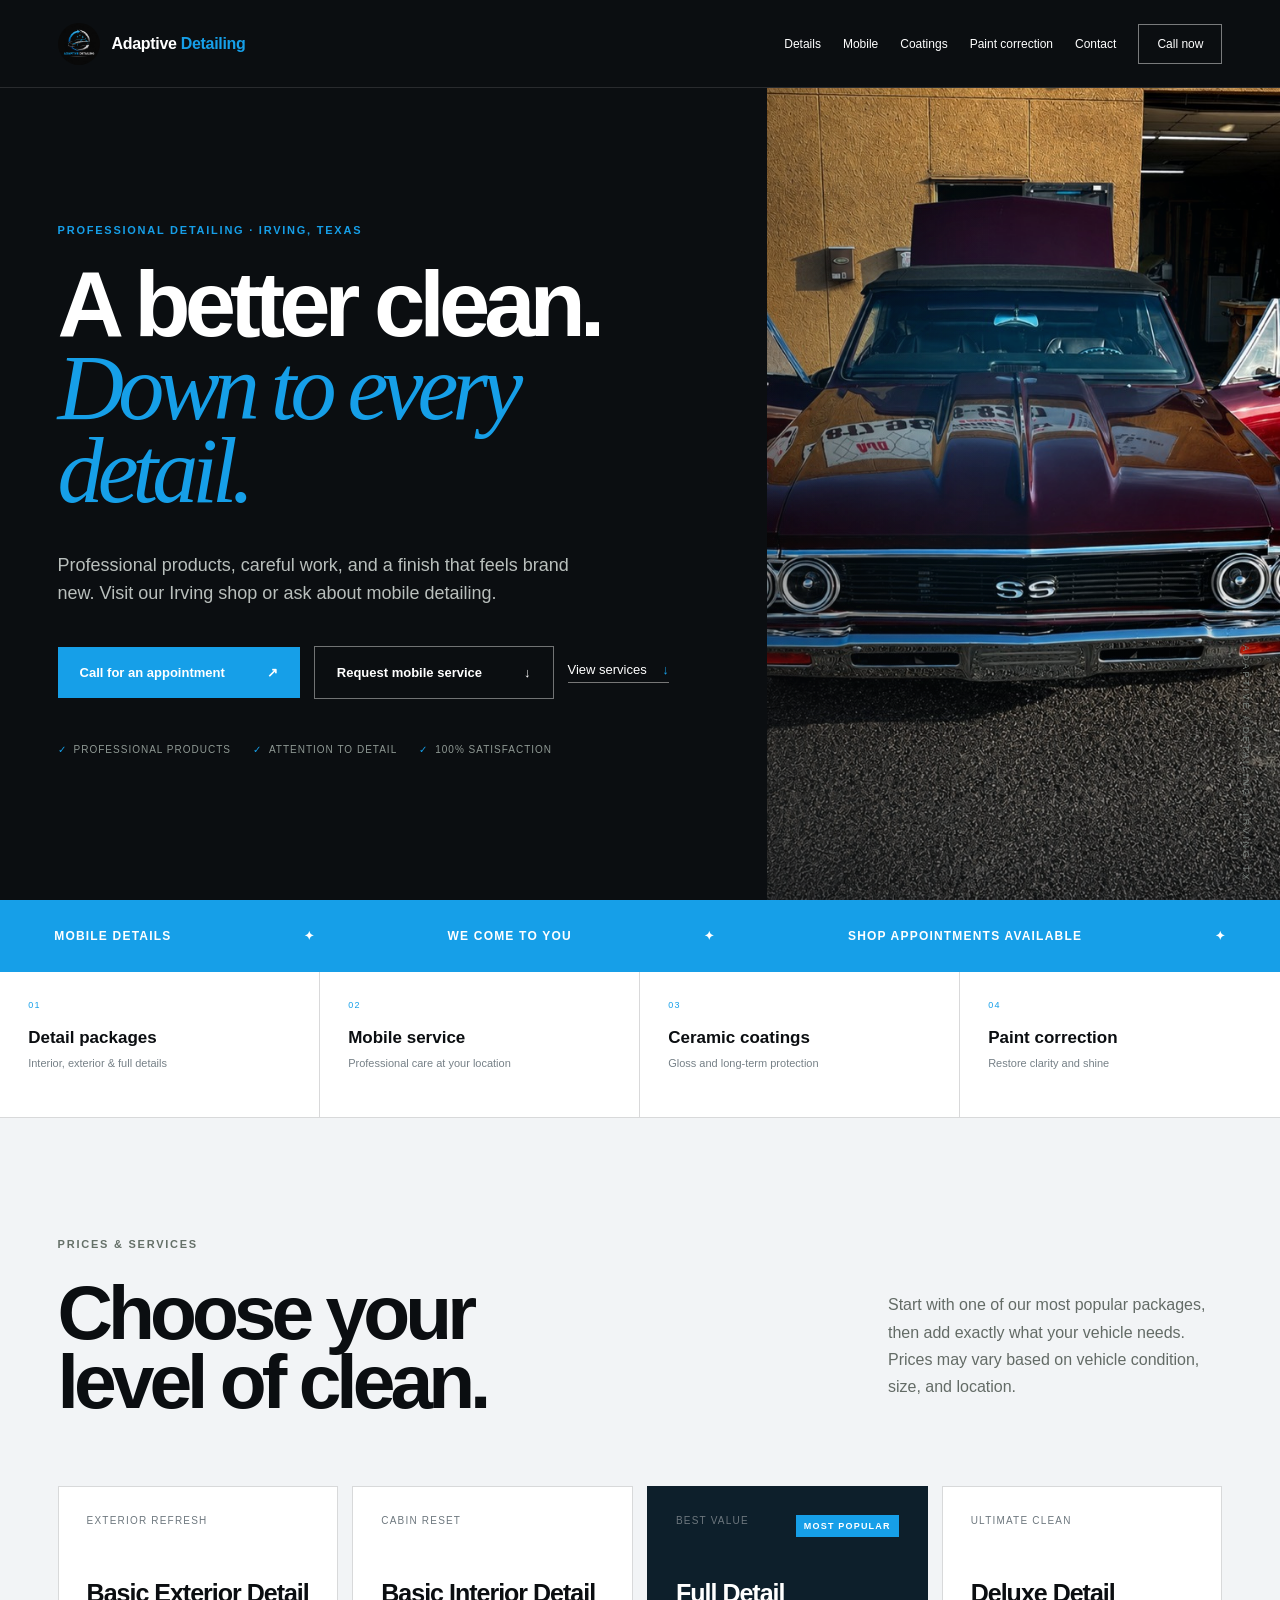
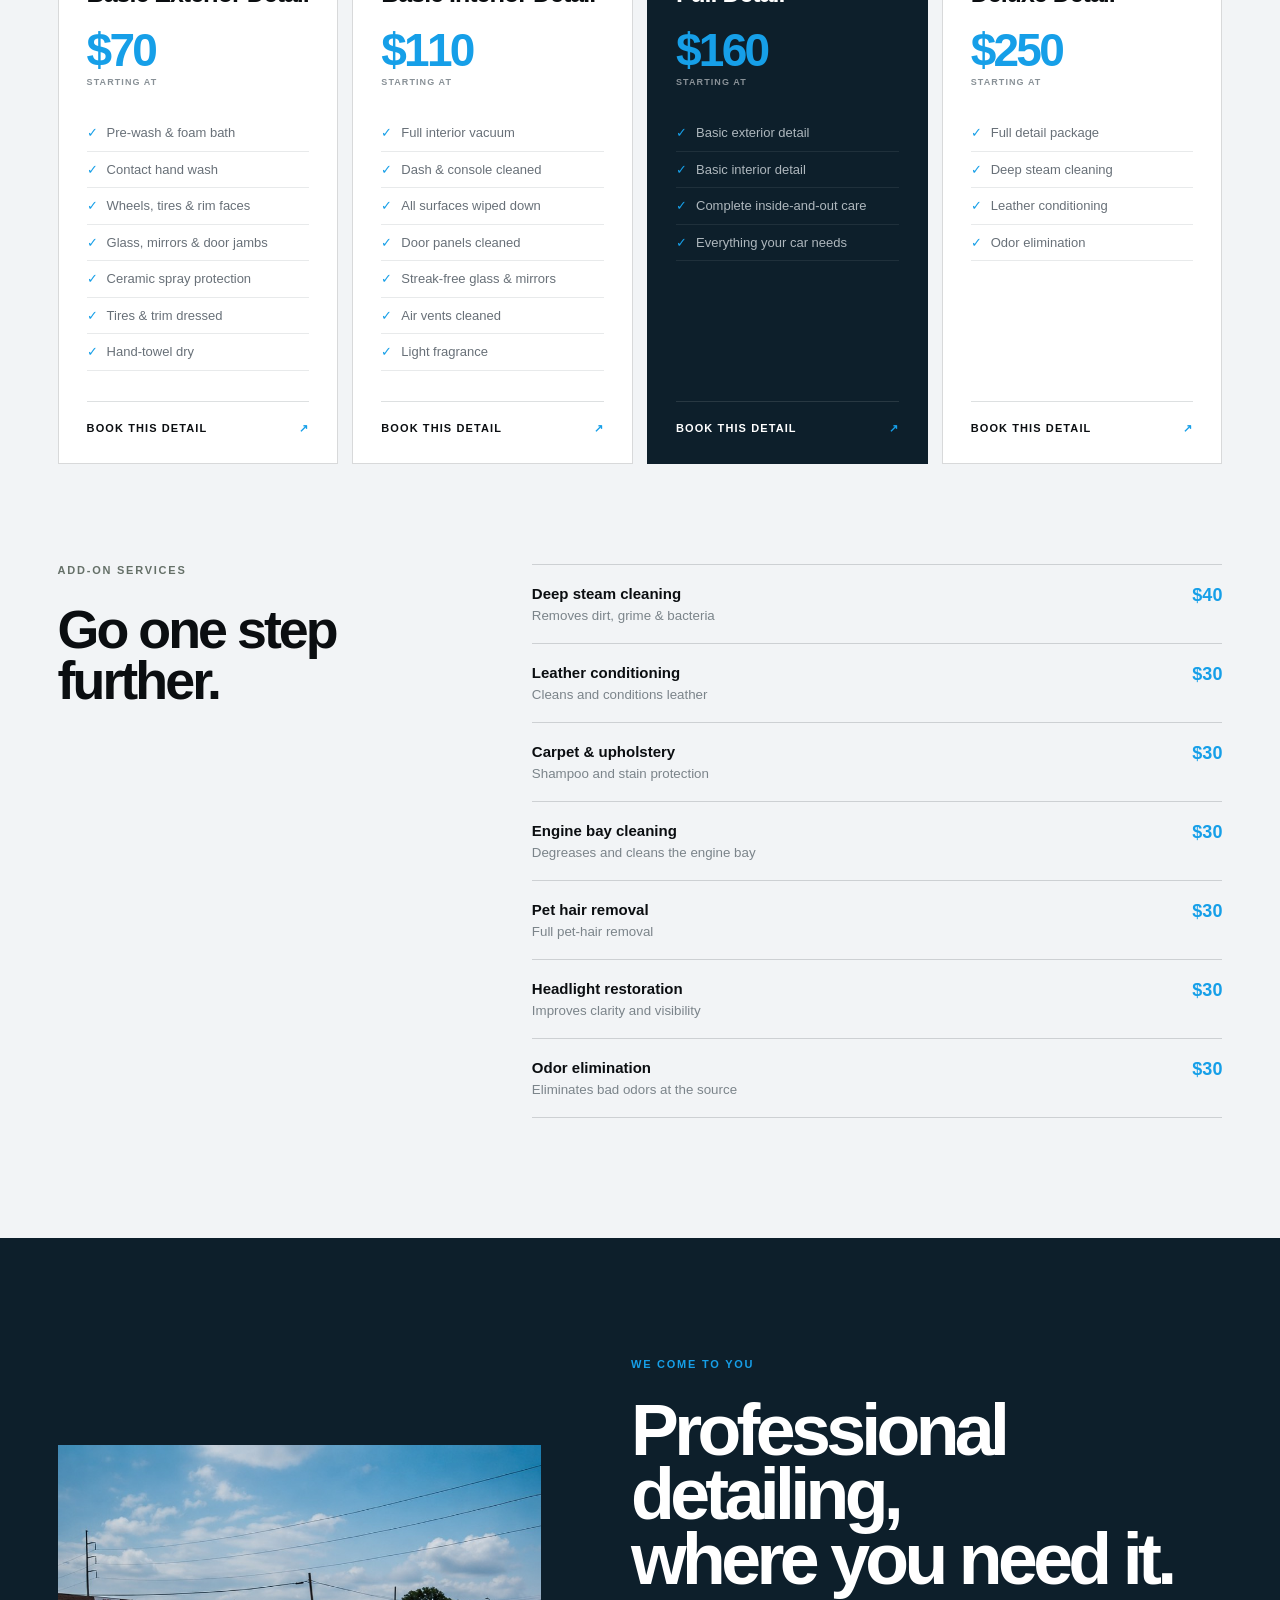
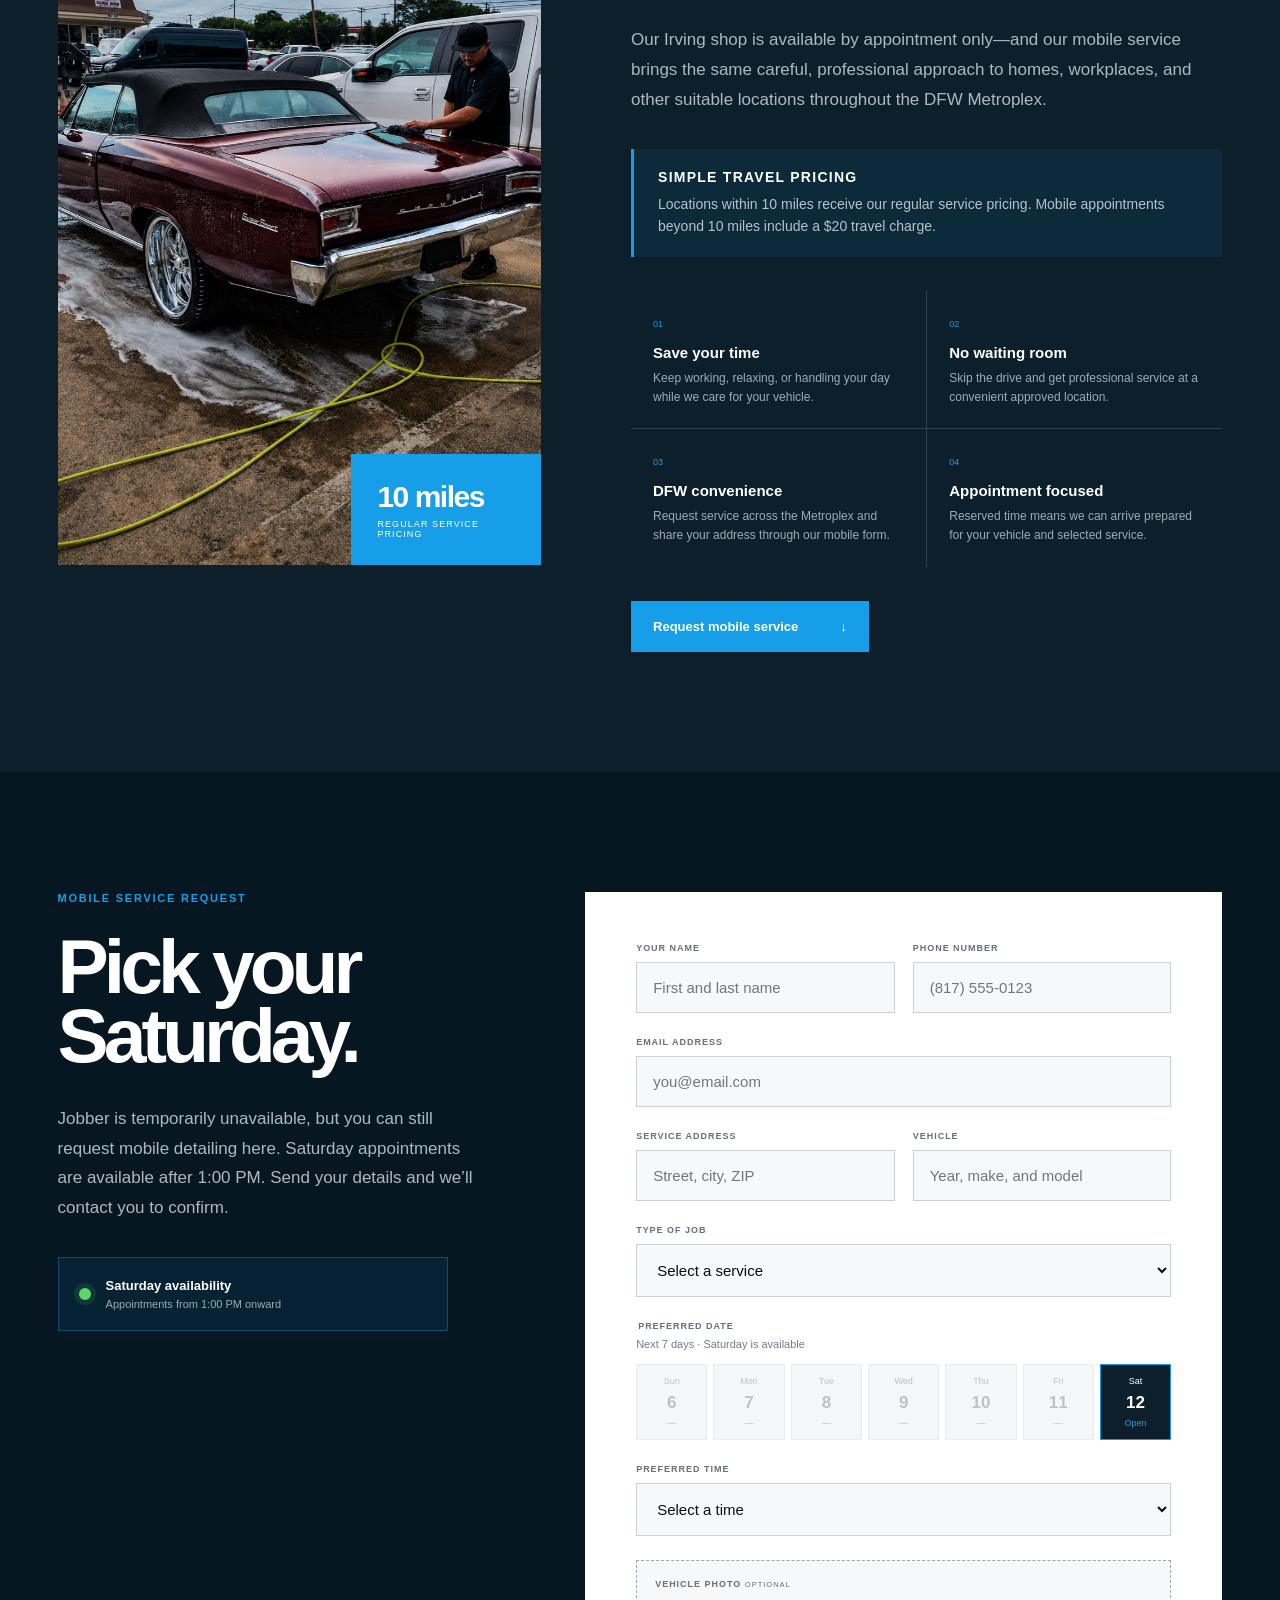
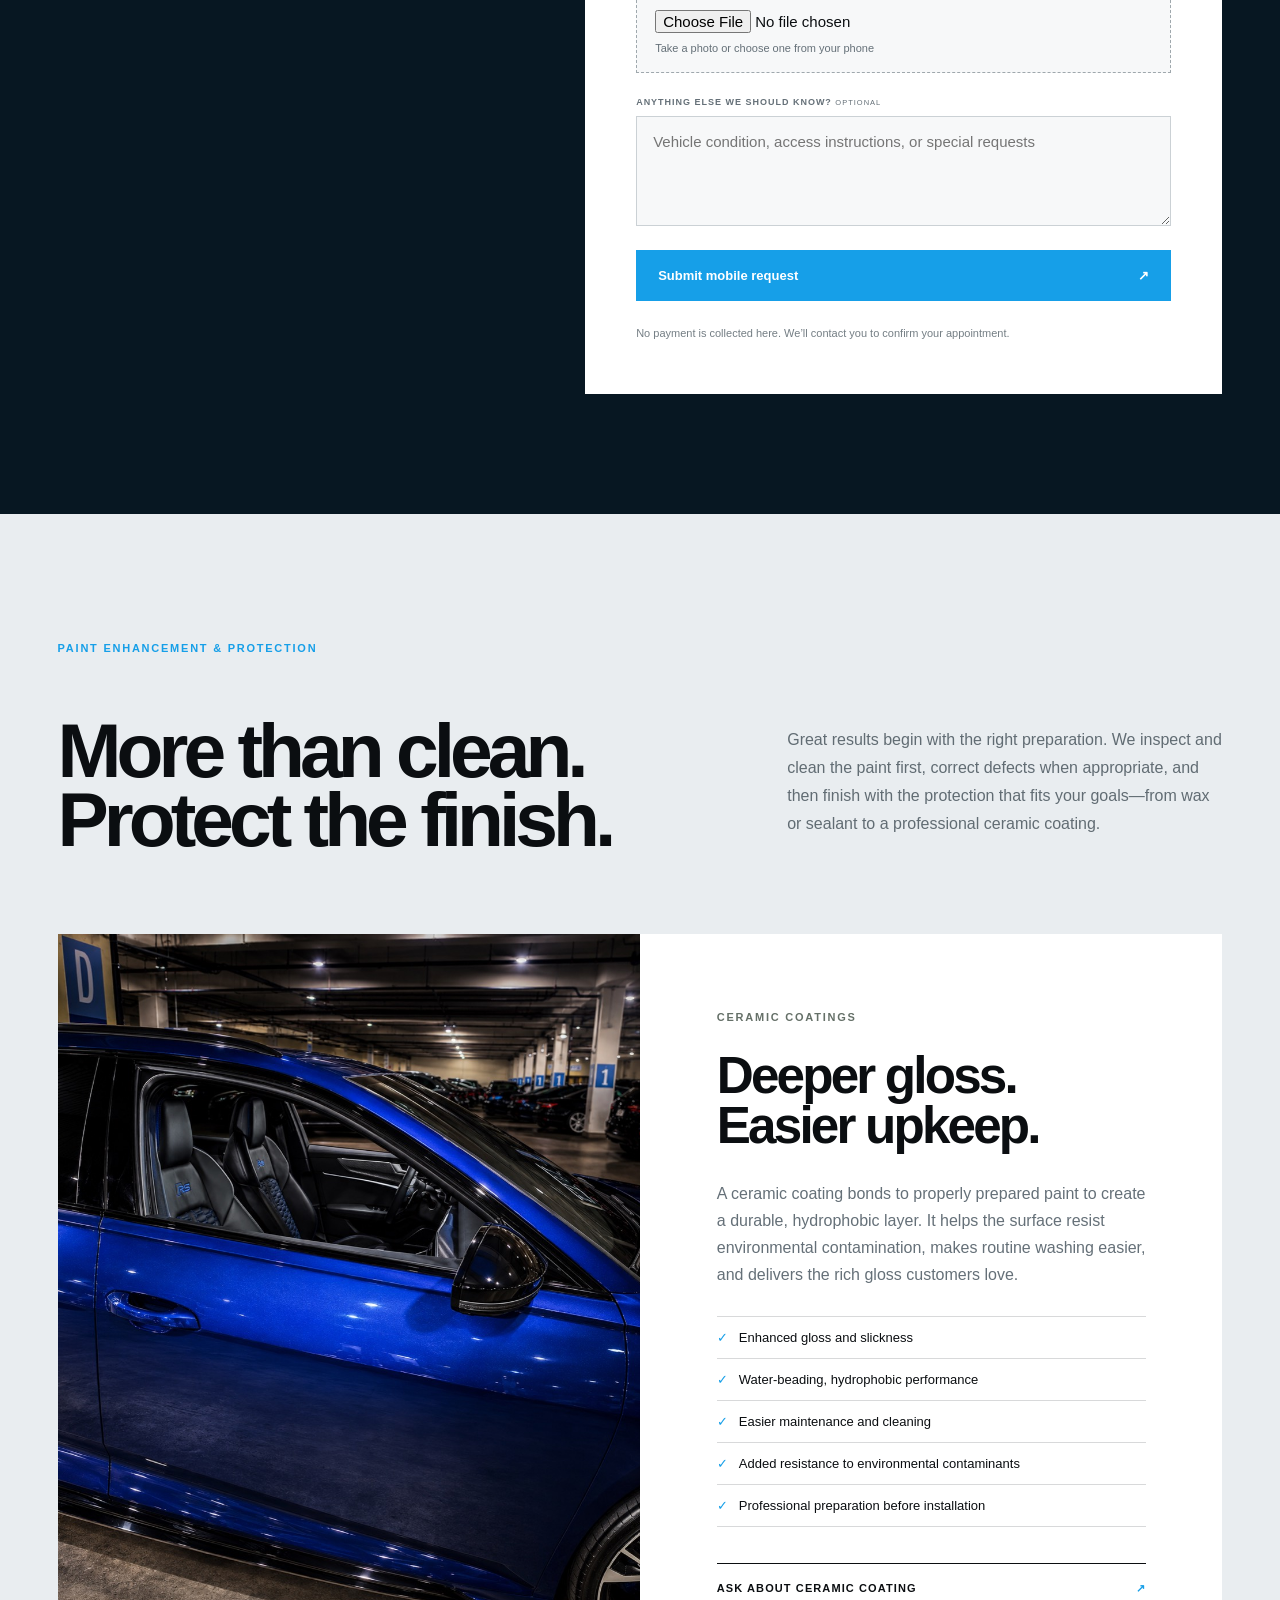
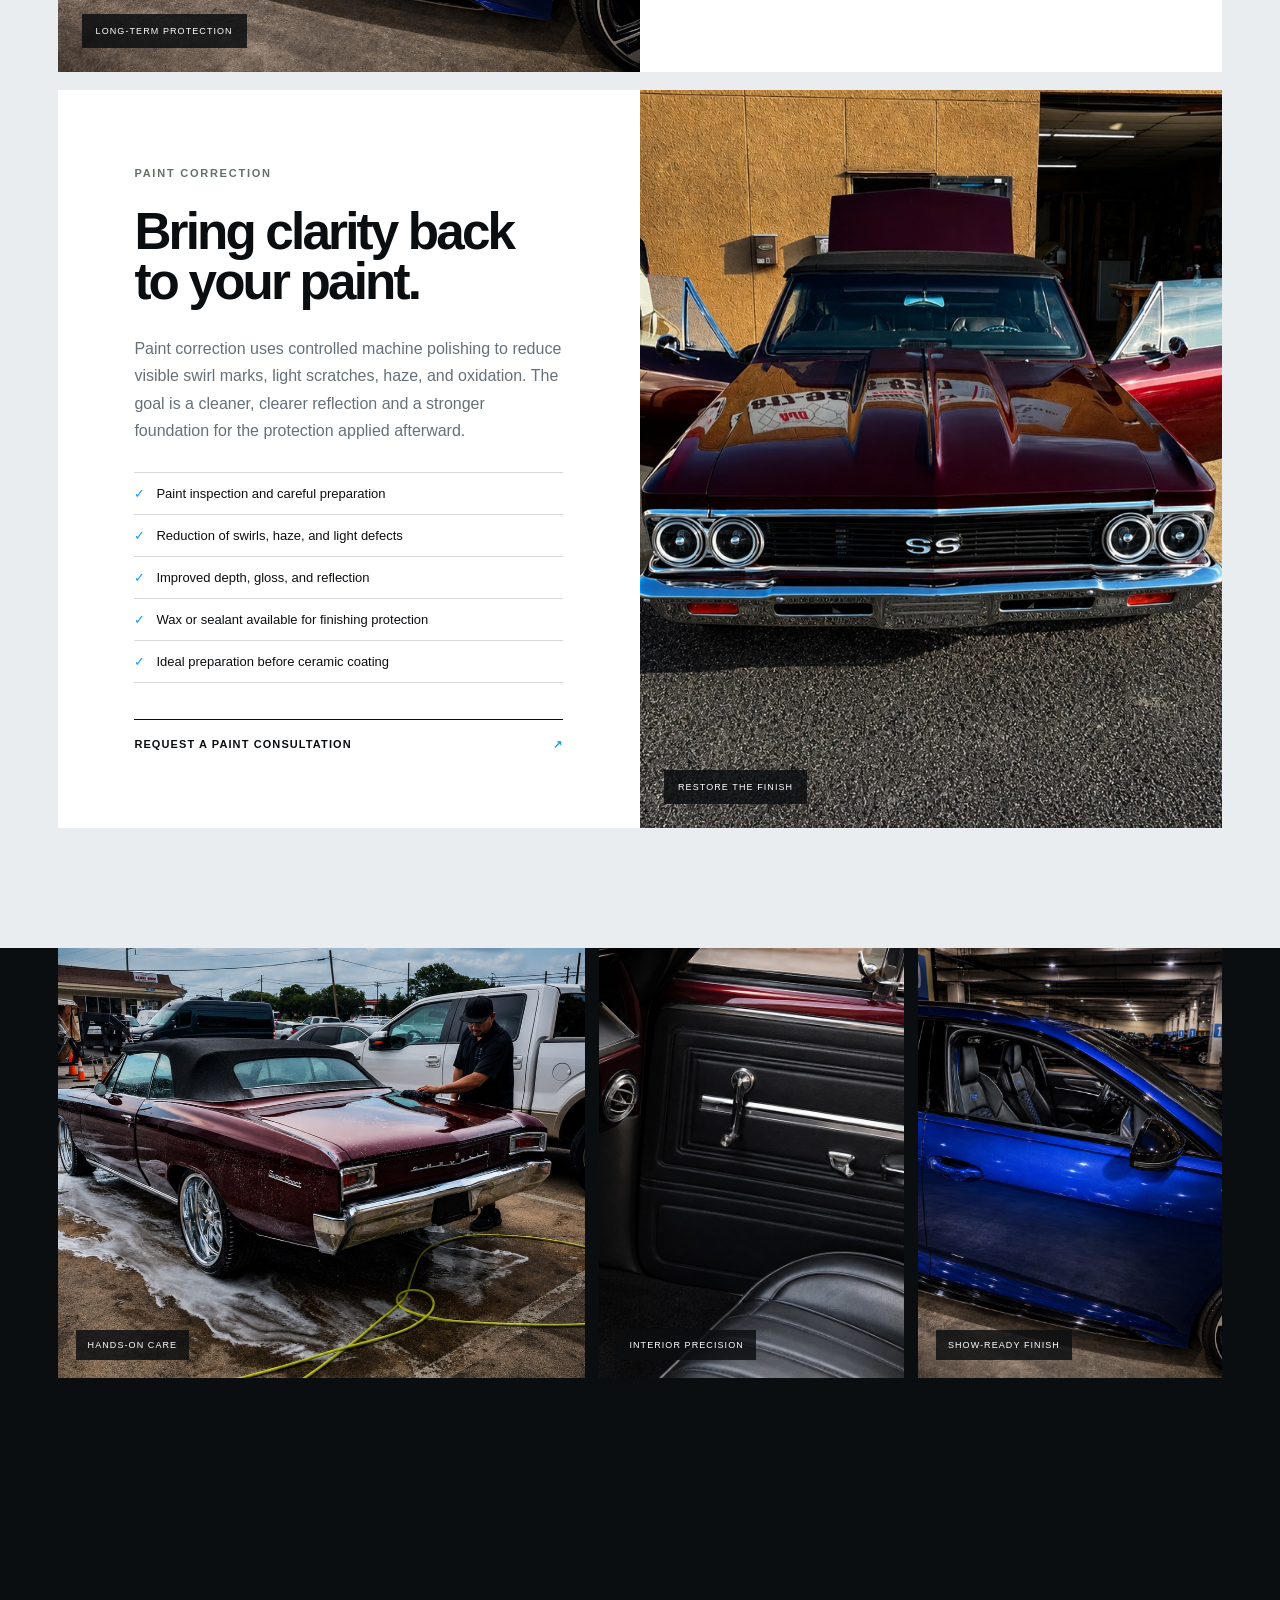
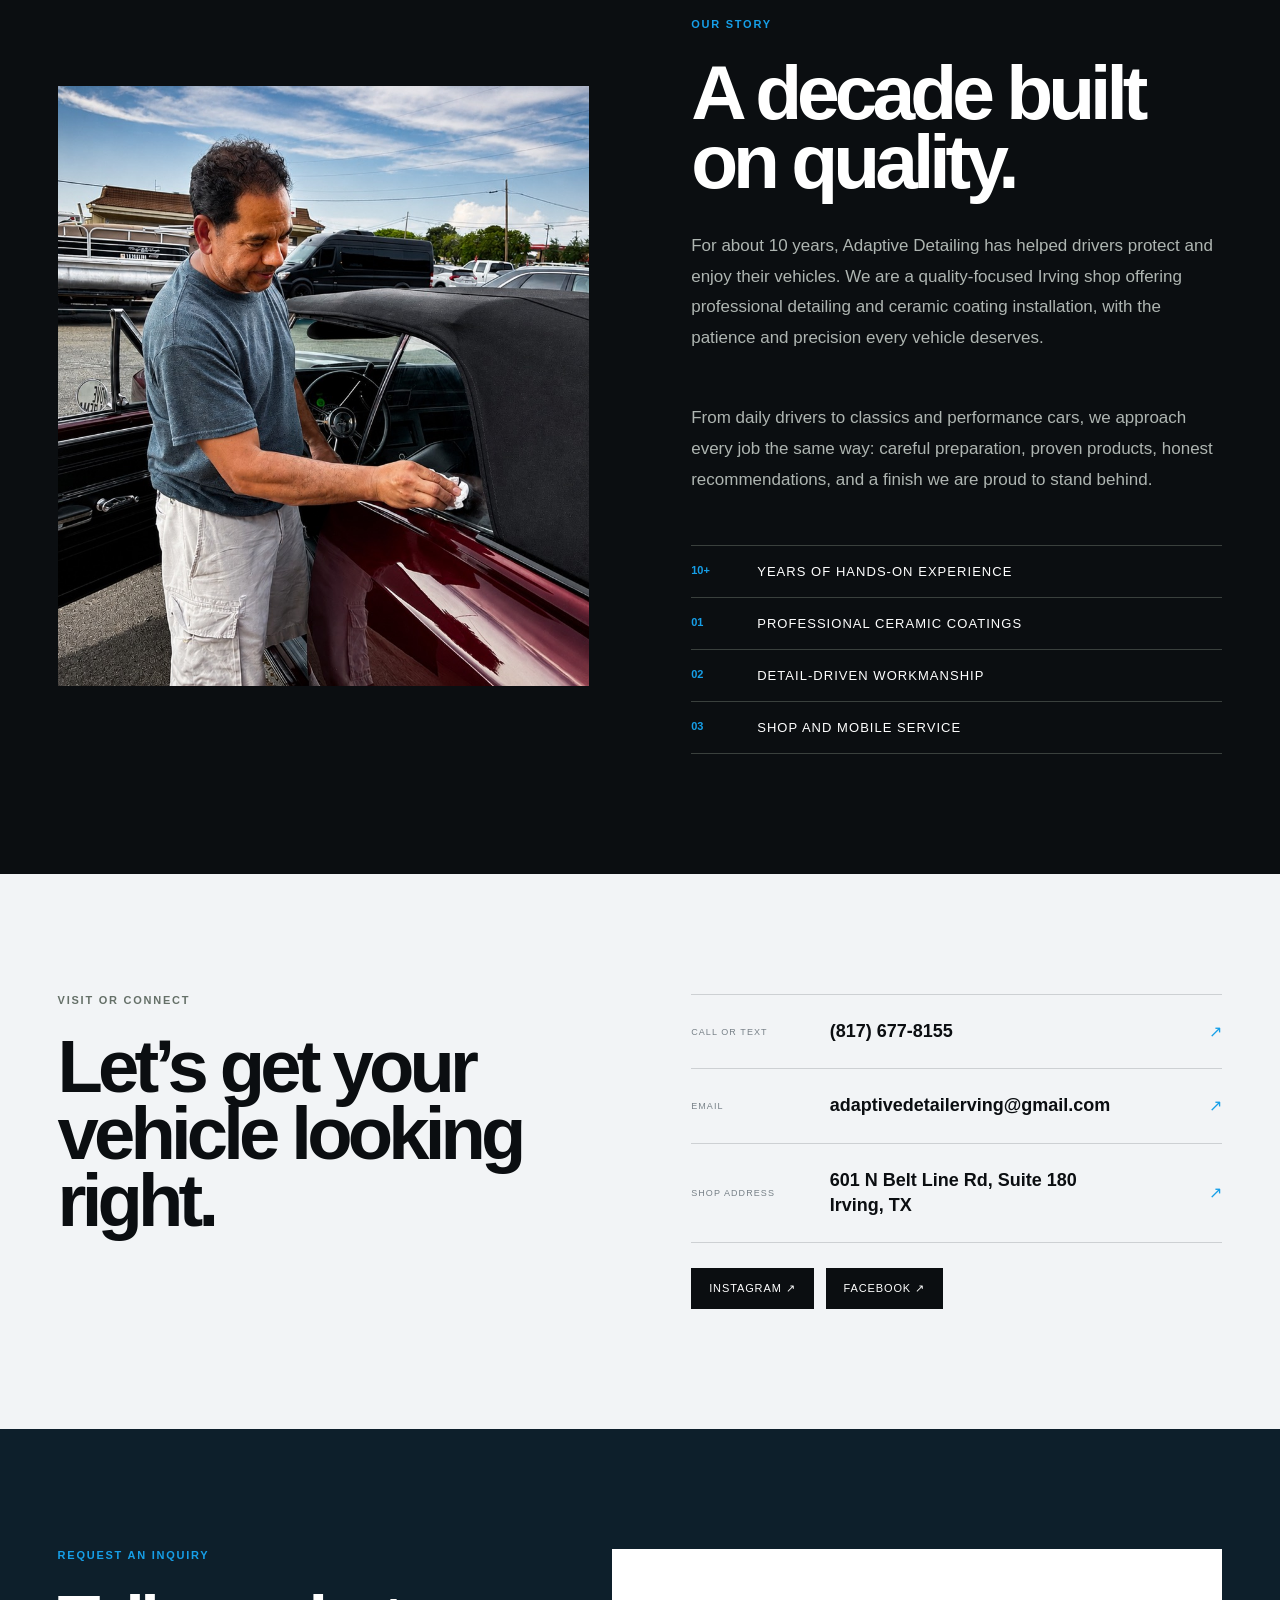
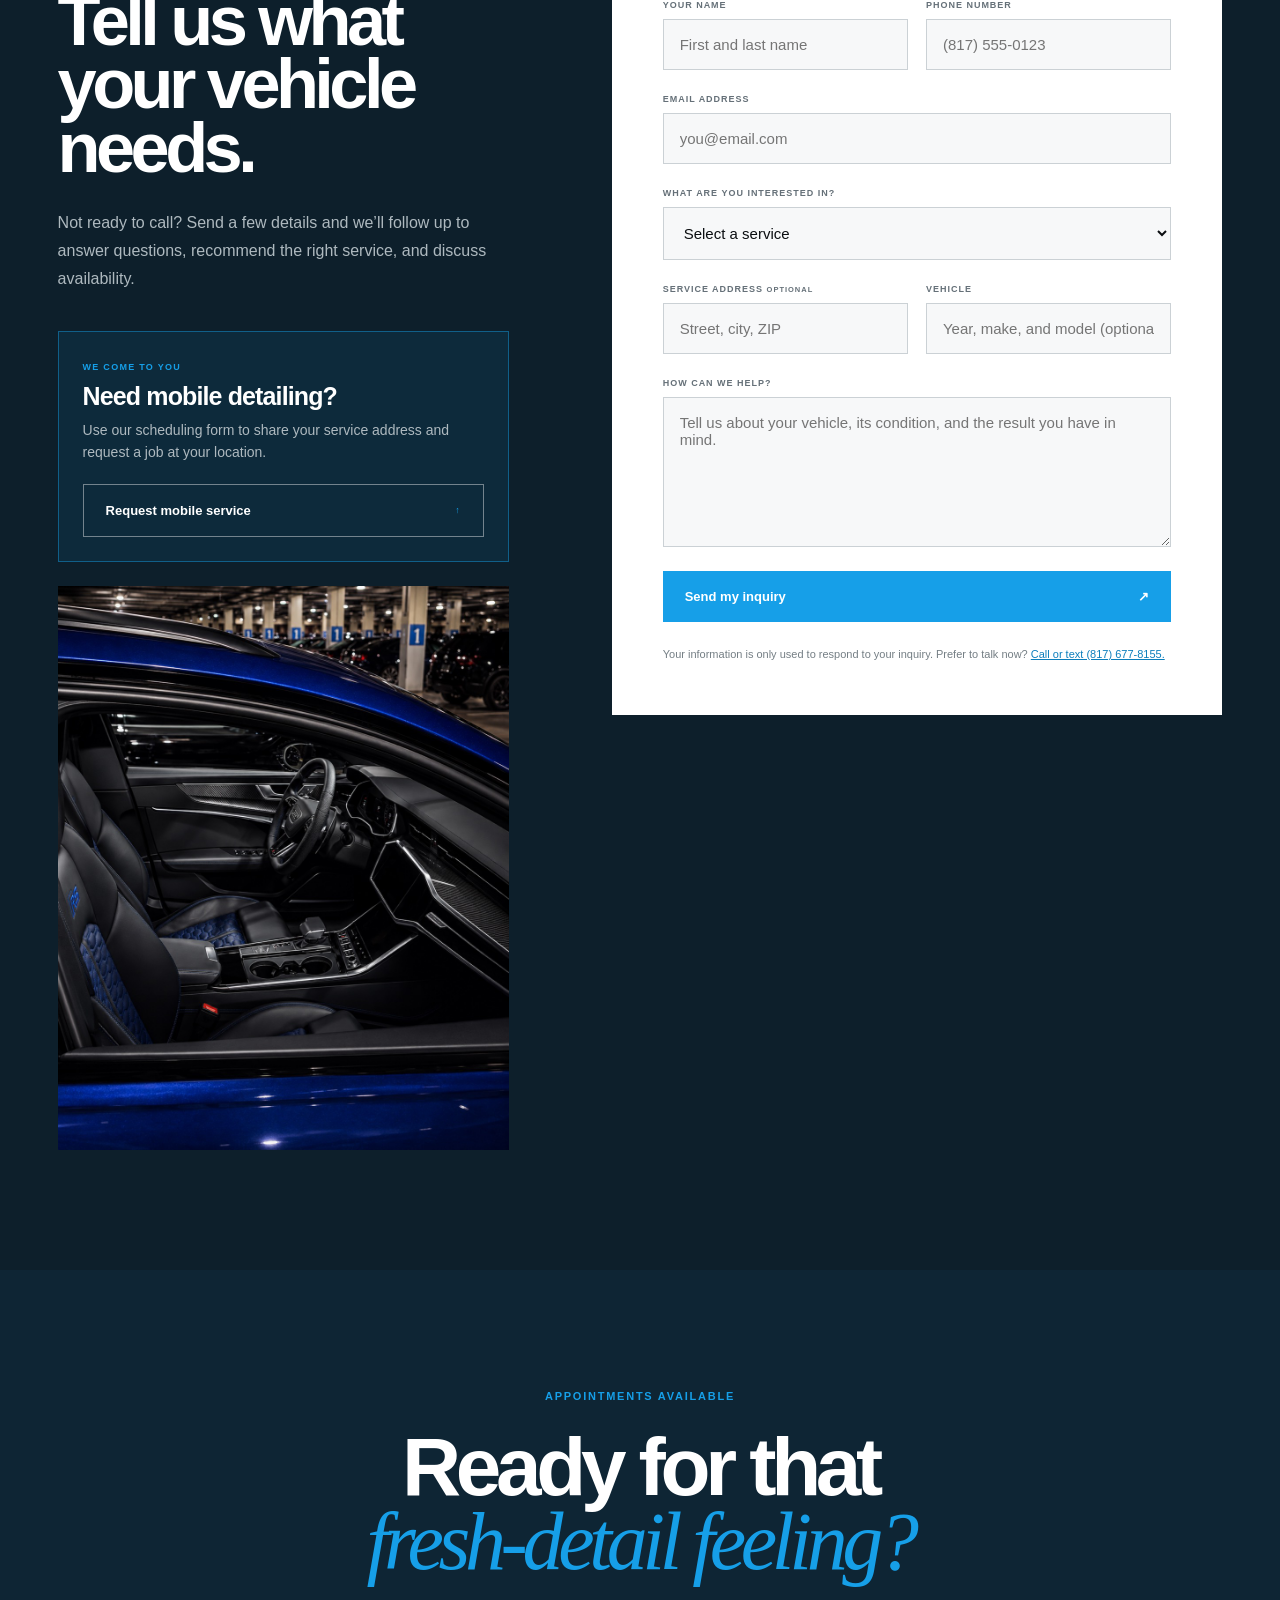
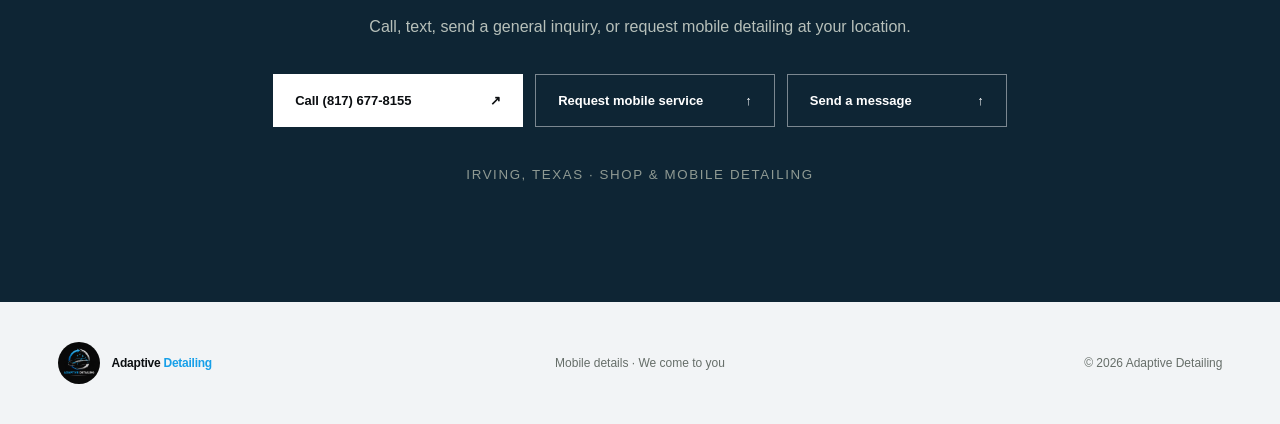
==== index.html @ 24cc2e9f "Route form submissions through production domain" ====
<!doctype html>
<html lang="en">
<head>
  <meta charset="utf-8">
  <meta name="viewport" content="width=device-width, initial-scale=1">
  <meta name="description" content="Professional shop and mobile automotive detailing in Irving, Texas. Exterior, interior, full, and deluxe detail packages.">
  <meta name="theme-color" content="#0b0e11">
  <title>Adaptive Detailing | Car Detailing in Irving, TX</title>
  <link rel="canonical" href="https://adaptivedetaildfw.vip/">
  <link rel="icon" href="adaptive-detailing-logo.jpg">
  <link rel="stylesheet" href="styles.css">
</head>
<body>
<main>
  <nav class="nav" aria-label="Main navigation">
    <a class="brand" href="#top" aria-label="Adaptive Detailing home"><img src="adaptive-detailing-logo.jpg" alt=""><span>Adaptive <b>Detailing</b></span></a>
    <div class="nav-links"><a href="#services">Details</a><a href="#mobile-service">Mobile</a><a href="#ceramic-coating">Coatings</a><a href="#paint-correction">Paint correction</a><a href="#inquiry">Contact</a><a class="nav-cta" href="tel:8176778155">Call now</a></div>
  </nav>

  <section class="hero" id="top">
    <div class="hero-copy">
      <p class="eyebrow">Professional detailing · Irving, Texas</p>
      <h1>A better clean.<br><em>Down to every detail.</em></h1>
      <p class="hero-text">Professional products, careful work, and a finish that feels brand new. Visit our Irving shop or ask about mobile detailing.</p>
      <div class="hero-actions"><a class="button button-primary" href="tel:8176778155">Call for an appointment <span>↗</span></a><a class="button button-mobile" href="#mobile-request">Request mobile service <span>↓</span></a><a class="text-link" href="#services">View services <span>↓</span></a></div>
      <div class="hero-proof"><span>Professional products</span><span>Attention to detail</span><span>100% satisfaction</span></div>
    </div>
    <div class="hero-visual"><img class="hero-photo" src="1-Photo-1.jpg" alt="Freshly detailed classic Chevrolet at the Adaptive Detailing shop"><div class="blue-glow" aria-hidden="true"></div><p class="vertical-type">ADAPTIVE / DETAILING / IRVING TX</p></div>
  </section>

  <section class="marquee" aria-label="Brand values"><span>Mobile details</span><i>✦</i><span>We come to you</span><i>✦</i><span>Shop appointments available</span><i>✦</i></section>

  <nav class="service-menu" aria-label="Explore our services">
    <a href="#services"><small>01</small><strong>Detail packages</strong><span>Interior, exterior &amp; full details</span></a>
    <a href="#mobile-service"><small>02</small><strong>Mobile service</strong><span>Professional care at your location</span></a>
    <a href="#ceramic-coating"><small>03</small><strong>Ceramic coatings</strong><span>Gloss and long-term protection</span></a>
    <a href="#paint-correction"><small>04</small><strong>Paint correction</strong><span>Restore clarity and shine</span></a>
  </nav>

  <section class="services section" id="services">
    <div class="section-heading"><div><p class="eyebrow dark">Prices &amp; services</p><h2>Choose your<br>level of clean.</h2></div><p>Start with one of our most popular packages, then add exactly what your vehicle needs. Prices may vary based on vehicle condition, size, and location.</p></div>
    <div class="package-grid">
      <article class="package-card"><div class="package-top"><span>Exterior refresh</span></div><h3>Basic Exterior Detail</h3><p class="price">$70<small>starting at</small></p><ul><li>Pre-wash &amp; foam bath</li><li>Contact hand wash</li><li>Wheels, tires &amp; rim faces</li><li>Glass, mirrors &amp; door jambs</li><li>Ceramic spray protection</li><li>Tires &amp; trim dressed</li><li>Hand-towel dry</li></ul><a href="tel:8176778155">Book this detail <span>↗</span></a></article>
      <article class="package-card"><div class="package-top"><span>Cabin reset</span></div><h3>Basic Interior Detail</h3><p class="price">$110<small>starting at</small></p><ul><li>Full interior vacuum</li><li>Dash &amp; console cleaned</li><li>All surfaces wiped down</li><li>Door panels cleaned</li><li>Streak-free glass &amp; mirrors</li><li>Air vents cleaned</li><li>Light fragrance</li></ul><a href="tel:8176778155">Book this detail <span>↗</span></a></article>
      <article class="package-card featured"><div class="package-top"><span>Best value</span><b>Most popular</b></div><h3>Full Detail</h3><p class="price">$160<small>starting at</small></p><ul><li>Basic exterior detail</li><li>Basic interior detail</li><li>Complete inside-and-out care</li><li>Everything your car needs</li></ul><a href="tel:8176778155">Book this detail <span>↗</span></a></article>
      <article class="package-card"><div class="package-top"><span>Ultimate clean</span></div><h3>Deluxe Detail</h3><p class="price">$250<small>starting at</small></p><ul><li>Full detail package</li><li>Deep steam cleaning</li><li>Leather conditioning</li><li>Odor elimination</li></ul><a href="tel:8176778155">Book this detail <span>↗</span></a></article>
    </div>

    <div class="addons">
      <div class="addons-title"><p class="eyebrow dark">Add-on services</p><h3>Go one step further.</h3></div>
      <div class="addon-list">
        <div class="addon-row"><div><strong>Deep steam cleaning</strong><small>Removes dirt, grime &amp; bacteria</small></div><b>$40</b></div>
        <div class="addon-row"><div><strong>Leather conditioning</strong><small>Cleans and conditions leather</small></div><b>$30</b></div>
        <div class="addon-row"><div><strong>Carpet &amp; upholstery</strong><small>Shampoo and stain protection</small></div><b>$30</b></div>
        <div class="addon-row"><div><strong>Engine bay cleaning</strong><small>Degreases and cleans the engine bay</small></div><b>$30</b></div>
        <div class="addon-row"><div><strong>Pet hair removal</strong><small>Full pet-hair removal</small></div><b>$30</b></div>
        <div class="addon-row"><div><strong>Headlight restoration</strong><small>Improves clarity and visibility</small></div><b>$30</b></div>
        <div class="addon-row"><div><strong>Odor elimination</strong><small>Eliminates bad odors at the source</small></div><b>$30</b></div>
      </div>
    </div>
  </section>

  <section class="mobile-service section" id="mobile-service">
    <div class="mobile-service-photo"><img src="5-Photo-5.jpg" alt="Adaptive Detailing providing mobile service at a customer's location" loading="lazy"><div class="distance-badge"><strong>10 miles</strong><span>Regular service pricing</span></div></div>
    <div class="mobile-service-copy">
      <p class="eyebrow">We come to you</p>
      <h2>Professional detailing,<br>where you need it.</h2>
      <p>Our Irving shop is available by appointment only—and our mobile service brings the same careful, professional approach to homes, workplaces, and other suitable locations throughout the DFW Metroplex.</p>
      <div class="travel-note"><strong>Simple travel pricing</strong><p>Locations within 10 miles receive our regular service pricing. Mobile appointments beyond 10 miles include a $20 travel charge.</p></div>
      <div class="benefit-grid">
        <div><span>01</span><strong>Save your time</strong><p>Keep working, relaxing, or handling your day while we care for your vehicle.</p></div>
        <div><span>02</span><strong>No waiting room</strong><p>Skip the drive and get professional service at a convenient approved location.</p></div>
        <div><span>03</span><strong>DFW convenience</strong><p>Request service across the Metroplex and share your address through our mobile form.</p></div>
        <div><span>04</span><strong>Appointment focused</strong><p>Reserved time means we can arrive prepared for your vehicle and selected service.</p></div>
      </div>
      <a class="button button-primary" href="#mobile-request">Request mobile service <span>↓</span></a>
    </div>
  </section>

  <section class="mobile-booking section" id="mobile-request">
    <div class="mobile-booking-intro">
      <p class="eyebrow">Mobile service request</p>
      <h2>Pick your<br>Saturday.</h2>
      <p>Jobber is temporarily unavailable, but you can still request mobile detailing here. Saturday appointments are available after 1:00 PM. Send your details and we’ll contact you to confirm.</p>
      <div class="booking-availability"><span></span><div><strong>Saturday availability</strong><small>Appointments from 1:00 PM onward</small></div></div>
    </div>
    <form class="mobile-booking-form" id="mobile-booking-form" action="/api/leads" method="POST" enctype="multipart/form-data">
      <input type="hidden" name="source" value="adaptivedetaildfw.vip mobile request">
      <input type="text" name="website" tabindex="-1" autocomplete="off" hidden>
      <input type="hidden" name="requestedDate" id="mobile-date">
      <div class="field-row">
        <label><span>Your name</span><input type="text" name="name" autocomplete="name" placeholder="First and last name" required></label>
        <label><span>Phone number</span><input type="tel" name="phone" autocomplete="tel" placeholder="(817) 555-0123" required></label>
      </div>
      <label><span>Email address</span><input type="email" name="email" autocomplete="email" placeholder="you@email.com" required></label>
      <div class="field-row">
        <label><span>Service address</span><input type="text" name="address" autocomplete="street-address" placeholder="Street, city, ZIP" required></label>
        <label><span>Vehicle</span><input type="text" name="vehicle" placeholder="Year, make, and model" required></label>
      </div>
      <label><span>Type of job</span><select name="requestedService" required><option value="" selected disabled>Select a service</option><option>Basic Exterior Detail</option><option>Basic Interior Detail</option><option>Full Detail</option><option>Deluxe Detail</option><option>Ceramic Coating</option><option>Paint Correction</option><option>Other / Not sure</option></select></label>
      <fieldset class="booking-fieldset">
        <legend>Preferred date</legend>
        <p>Next 7 days · Saturday is available</p>
        <div class="date-strip" id="mobile-date-strip" aria-label="Available dates"></div>
      </fieldset>
      <label><span>Preferred time</span><select name="requestedTime" required><option value="" selected disabled>Select a time</option><option>1:00 PM</option><option>2:00 PM</option><option>3:00 PM</option><option>4:00 PM</option><option>5:00 PM</option><option>6:00 PM</option></select></label>
      <label class="photo-upload"><span>Vehicle photo <small>Optional</small></span><input type="file" name="photo" accept="image/*" capture="environment"><b>Take a photo or choose one from your phone</b></label>
      <label><span>Anything else we should know? <small>Optional</small></span><textarea name="notes" rows="4" placeholder="Vehicle condition, access instructions, or special requests"></textarea></label>
      <button class="button form-button" type="submit">Submit mobile request <span>↗</span></button>
      <p class="form-note" aria-live="polite">No payment is collected here. We’ll contact you to confirm your appointment.</p>
    </form>
  </section>

  <section class="specialty-services section" aria-labelledby="specialty-title">
    <div class="specialty-heading"><p class="eyebrow">Paint enhancement &amp; protection</p><h2 id="specialty-title">More than clean.<br>Protect the finish.</h2><p>Great results begin with the right preparation. We inspect and clean the paint first, correct defects when appropriate, and then finish with the protection that fits your goals—from wax or sealant to a professional ceramic coating.</p></div>
    <article class="specialty-card" id="ceramic-coating">
      <div class="specialty-image"><img src="11-Photo-11.jpg" alt="Glossy blue vehicle displaying a professionally protected finish" loading="lazy"><span>Long-term protection</span></div>
      <div class="specialty-copy"><p class="eyebrow dark">Ceramic coatings</p><h3>Deeper gloss. Easier upkeep.</h3><p>A ceramic coating bonds to properly prepared paint to create a durable, hydrophobic layer. It helps the surface resist environmental contamination, makes routine washing easier, and delivers the rich gloss customers love.</p><ul><li>Enhanced gloss and slickness</li><li>Water-beading, hydrophobic performance</li><li>Easier maintenance and cleaning</li><li>Added resistance to environmental contaminants</li><li>Professional preparation before installation</li></ul><a href="#inquiry">Ask about ceramic coating <span>↗</span></a></div>
    </article>
    <article class="specialty-card reverse" id="paint-correction">
      <div class="specialty-image"><img src="1-Photo-1.jpg" alt="Classic Chevrolet with a deep reflective finish after professional paint care" loading="lazy"><span>Restore the finish</span></div>
      <div class="specialty-copy"><p class="eyebrow dark">Paint correction</p><h3>Bring clarity back to your paint.</h3><p>Paint correction uses controlled machine polishing to reduce visible swirl marks, light scratches, haze, and oxidation. The goal is a cleaner, clearer reflection and a stronger foundation for the protection applied afterward.</p><ul><li>Paint inspection and careful preparation</li><li>Reduction of swirls, haze, and light defects</li><li>Improved depth, gloss, and reflection</li><li>Wax or sealant available for finishing protection</li><li>Ideal preparation before ceramic coating</li></ul><a href="#inquiry">Request a paint consultation <span>↗</span></a></div>
    </article>
  </section>

  <section class="work-strip" aria-label="Recent detailing work">
    <figure class="work-wide"><img src="5-Photo-5.jpg" alt="Adaptive Detailing hand washing a classic Chevrolet" loading="lazy"><figcaption>Hands-on care</figcaption></figure>
    <figure><img src="8-Photo-8.jpg" alt="Restored classic car interior after detailing" loading="lazy"><figcaption>Interior precision</figcaption></figure>
    <figure><img src="11-Photo-11.jpg" alt="Polished blue performance vehicle with a spotless interior" loading="lazy"><figcaption>Show-ready finish</figcaption></figure>
  </section>

  <section class="about section" id="about">
    <div class="about-art"><img src="4-Photo-4.jpg" alt="An Adaptive Detailing professional carefully finishing a classic car" loading="lazy"></div>
    <div class="about-copy"><p class="eyebrow">Our story</p><h2>A decade built<br>on quality.</h2><p>For about 10 years, Adaptive Detailing has helped drivers protect and enjoy their vehicles. We are a quality-focused Irving shop offering professional detailing and ceramic coating installation, with the patience and precision every vehicle deserves.</p><p>From daily drivers to classics and performance cars, we approach every job the same way: careful preparation, proven products, honest recommendations, and a finish we are proud to stand behind.</p><div class="principles"><div><strong>10+</strong><span>Years of hands-on experience</span></div><div><strong>01</strong><span>Professional ceramic coatings</span></div><div><strong>02</strong><span>Detail-driven workmanship</span></div><div><strong>03</strong><span>Shop and mobile service</span></div></div></div>
  </section>

  <section class="location section" id="location">
    <div><p class="eyebrow dark">Visit or connect</p><h2>Let’s get your<br>vehicle looking right.</h2></div>
    <div class="contact-list">
      <a href="tel:8176778155"><small>Call or text</small><strong>(817) 677-8155</strong><span>↗</span></a>
      <a href="mailto:adaptivedetailerving@gmail.com"><small>Email</small><strong>adaptivedetailerving@gmail.com</strong><span>↗</span></a>
      <a href="https://maps.google.com/?q=601+N+Belt+Line+Rd+Suite+180+Irving+TX" target="_blank" rel="noreferrer"><small>Shop address</small><strong>601 N Belt Line Rd, Suite 180<br>Irving, TX</strong><span>↗</span></a>
      <div class="social-row"><a href="https://www.instagram.com/adaptivedetailerving?igsh=dndkejJtcjhnejdp&amp;utm_source=qr" target="_blank" rel="noreferrer">Instagram ↗</a><a href="https://www.facebook.com/share/1Rcv45FE3S/?mibextid=wwXIfr" target="_blank" rel="noreferrer">Facebook ↗</a></div>
    </div>
  </section>

  <section class="inquiry section" id="inquiry">
    <div class="inquiry-intro">
      <p class="eyebrow">Request an inquiry</p>
      <h2>Tell us what<br>your vehicle needs.</h2>
      <p>Not ready to call? Send a few details and we’ll follow up to answer questions, recommend the right service, and discuss availability.</p>
      <aside class="mobile-request-card" aria-label="Mobile detailing request">
        <div><span>We come to you</span><h3>Need mobile detailing?</h3><p>Use our scheduling form to share your service address and request a job at your location.</p></div>
        <a class="button button-mobile" href="#mobile-request">Request mobile service <span>↑</span></a>
      </aside>
      <div class="inquiry-photo"><img src="10-Photo-10.jpg" alt="Professionally detailed blue vehicle interior" loading="lazy"></div>
    </div>
    <form class="inquiry-form" id="inquiry-form" action="/api/leads" method="POST">
      <input type="hidden" name="source" value="adaptivedetaildfw.vip general inquiry">
      <input type="text" name="website" tabindex="-1" autocomplete="off" hidden>
      <div class="field-row">
        <label><span>Your name</span><input type="text" name="name" autocomplete="name" placeholder="First and last name" required></label>
        <label><span>Phone number</span><input type="tel" name="phone" autocomplete="tel" placeholder="(817) 555-0123" required></label>
      </div>
      <label><span>Email address</span><input type="email" name="email" autocomplete="email" placeholder="you@email.com"></label>
      <label><span>What are you interested in?</span><select name="requestedService" required><option value="" selected disabled>Select a service</option><option>Full Detail</option><option>Mobile Detailing</option><option>Ceramic Coating</option><option>Paint Correction</option><option>Consultation</option><option>Other</option></select></label>
      <div class="field-row">
        <label><span>Service address <small>Optional</small></span><input type="text" name="address" autocomplete="street-address" placeholder="Street, city, ZIP"></label>
        <label><span>Vehicle</span><input type="text" name="vehicle" placeholder="Year, make, and model (optional)"></label>
      </div>
      <label><span>How can we help?</span><textarea name="notes" rows="6" placeholder="Tell us about your vehicle, its condition, and the result you have in mind." required></textarea></label>
      <button class="button form-button" type="submit">Send my inquiry <span>↗</span></button>
      <p class="form-note" aria-live="polite">Your information is only used to respond to your inquiry. Prefer to talk now? <a href="tel:8176778155">Call or text (817) 677-8155.</a></p>
    </form>
  </section>

  <section class="contact section" id="contact"><p class="eyebrow">Appointments available</p><h2>Ready for that<br><em>fresh-detail feeling?</em></h2><p>Call, text, send a general inquiry, or request mobile detailing at your location.</p><div class="contact-actions"><a class="button button-light" href="tel:8176778155">Call (817) 677-8155 <span>↗</span></a><a class="button button-outline" href="#mobile-request">Request mobile service <span>↑</span></a><a class="button button-outline" href="#inquiry">Send a message <span>↑</span></a></div><small>Irving, Texas · Shop &amp; mobile detailing</small></section>

  <footer><a class="brand" href="#top"><img src="adaptive-detailing-logo.jpg" alt=""><span>Adaptive <b>Detailing</b></span></a><p>Mobile details · We come to you</p><p>© 2026 Adaptive Detailing</p></footer>
</main>
<script>
  (function () {
    const strip = document.getElementById("mobile-date-strip");
    const dateInput = document.getElementById("mobile-date");
    if (!strip || !dateInput) return;

    const today = new Date();
    today.setHours(12, 0, 0, 0);
    const formatter = new Intl.DateTimeFormat("en-US", { weekday: "short" });

    for (let offset = 0; offset < 7; offset += 1) {
      const date = new Date(today);
      date.setDate(today.getDate() + offset);
      const isSaturday = date.getDay() === 6;
      const value = [
        date.getFullYear(),
        String(date.getMonth() + 1).padStart(2, "0"),
        String(date.getDate()).padStart(2, "0")
      ].join("-");
      const button = document.createElement("button");
      button.type = "button";
      button.className = "booking-day" + (isSaturday ? " available selected" : "");
      button.disabled = !isSaturday;
      button.setAttribute("aria-pressed", String(isSaturday));
      button.innerHTML = "<span>" + formatter.format(date) + "</span><strong>" + date.getDate() + "</strong><small>" + (isSaturday ? "Open" : "—") + "</small>";
      if (isSaturday) {
        dateInput.value = value;
        button.addEventListener("click", function () {
          dateInput.value = value;
        });
      }
      strip.appendChild(button);
    }
  }());

  (function () {
    const endpoint = "/api/leads";

    async function compressedPhoto(file) {
      if (!file || file.size <= 1500000) return file;
      const image = await createImageBitmap(file);
      const scale = Math.min(1, 1280 / Math.max(image.width, image.height));
      const canvas = document.createElement("canvas");
      canvas.width = Math.round(image.width * scale);
      canvas.height = Math.round(image.height * scale);
      canvas.getContext("2d").drawImage(image, 0, 0, canvas.width, canvas.height);
      const blob = await new Promise(function (resolve) {
        canvas.toBlob(resolve, "image/jpeg", 0.72);
      });
      image.close();
      if (!blob) throw new Error("We could not prepare that photo. Please try another image.");
      return new File([blob], file.name.replace(/\.[^.]+$/, "") + ".jpg", { type: "image/jpeg" });
    }

    document.querySelectorAll("#mobile-booking-form, #inquiry-form").forEach(function (form) {
      form.addEventListener("submit", async function (event) {
        event.preventDefault();
        const button = form.querySelector('button[type="submit"]');
        const note = form.querySelector(".form-note");
        const originalButton = button.innerHTML;
        button.disabled = true;
        button.textContent = "Sending…";
        note.textContent = "Securely sending your request…";

        try {
          const data = new FormData(form);
          const photo = data.get("photo");
          if (photo instanceof File && photo.size) data.set("photo", await compressedPhoto(photo));
          const response = await fetch(endpoint, { method: "POST", body: data });
          const result = await response.json().catch(function () { return {}; });
          if (!response.ok || !result.ok) throw new Error(result.error || "Your request could not be sent.");
          note.textContent = "Request received. We’ll contact you shortly to confirm.";
          form.reset();
        } catch (error) {
          note.textContent = error.message || "Your request could not be sent. Please call or text (817) 677-8155.";
        } finally {
          button.disabled = false;
          button.innerHTML = originalButton;
        }
      });
    });
  }());
</script>
</body>
</html>
---- styles.css ----
:root { --ink:#0b0e11; --cream:#f2f4f6; --blue:#169fe8; --line:rgba(17,21,25,.16); }
* { box-sizing:border-box; }
html { scroll-behavior:smooth; }
body { margin:0; background:var(--cream); color:var(--ink); font-family:Arial, Helvetica, sans-serif; }
a { color:inherit; text-decoration:none; }
.nav { height:88px; padding:0 4.5vw; display:flex; align-items:center; justify-content:space-between; background:var(--ink); color:white; border-bottom:1px solid rgba(255,255,255,.12); }
.brand { display:flex; align-items:center; gap:12px; font-weight:700; letter-spacing:-.02em; }
.brand img { width:42px; height:42px; object-fit:cover; border-radius:50%; }
.brand b { color:var(--blue); }
.nav-links { display:flex; align-items:center; gap:22px; font-size:12px; }
.nav-cta { padding:12px 18px; border:1px solid rgba(255,255,255,.45); }
.hero { min-height:calc(100vh - 88px); background:var(--ink); color:white; display:grid; grid-template-columns:58% 42%; padding-left:4.5vw; overflow:hidden; }
.hero-copy { display:flex; flex-direction:column; justify-content:center; padding:9vh 5vw 10vh 0; position:relative; z-index:2; }
.eyebrow { color:var(--blue); text-transform:uppercase; letter-spacing:.16em; font-size:11px; font-weight:700; margin:0 0 28px; }
.hero h1, .section h2 { font-size:clamp(54px,7.2vw,112px); line-height:.9; letter-spacing:-.065em; margin:0; font-weight:700; }
.hero h1 em, .contact h2 em { color:var(--blue); font-family:Georgia, serif; font-weight:400; }
.hero-text { max-width:540px; font-size:18px; line-height:1.6; color:#b9bfbc; margin:38px 0; }
.hero-actions { display:flex; align-items:center; gap:14px; flex-wrap:wrap; }
.button { display:inline-flex; align-items:center; justify-content:space-between; gap:42px; padding:18px 22px; font-size:13px; font-weight:700; }
.button-primary { background:var(--blue); color:white; }
.button-mobile { color:white; border:1px solid rgba(255,255,255,.42); }
.text-link { font-size:13px; padding-bottom:5px; border-bottom:1px solid #777; }
.text-link span { color:var(--blue); margin-left:12px; }
.hero-visual { position:relative; background:linear-gradient(145deg,#1d2421,#090b0a); overflow:hidden; }
.hero-visual:after { content:""; position:absolute; inset:0; background:linear-gradient(90deg,rgba(11,14,17,.32),transparent 45%),linear-gradient(0deg,rgba(11,14,17,.48),transparent 45%); }
.hero-photo { width:100%; height:100%; object-fit:cover; object-position:center; position:absolute; inset:0; }
.shine { position:absolute; border-radius:50%; filter:blur(55px); z-index:1; }
.shine-one { width:210px; height:210px; background:rgba(22,159,232,.16); top:12%; right:3%; }
.shine-two { width:150px; height:420px; background:rgba(255,255,255,.09); top:30%; left:12%; transform:rotate(35deg); }
.hero-badge { position:absolute; z-index:3; left:13%; top:13%; border:1px solid rgba(255,255,255,.2); padding:20px; width:150px; }
.hero-badge span { display:block; font-size:38px; color:var(--blue); letter-spacing:-.08em; }
.hero-badge small { display:block; margin-top:30px; color:#aab1ad; line-height:1.4; }
.vertical-type { position:absolute; z-index:3; right:20px; bottom:18px; writing-mode:vertical-rl; font-size:9px; letter-spacing:.3em; color:#7a827e; }
.logo-frame { position:absolute; inset:8% 8% 10%; z-index:2; display:grid; place-items:center; }
.logo-frame img { width:min(90%,620px); aspect-ratio:1; object-fit:cover; border-radius:50%; filter:drop-shadow(0 28px 50px rgba(0,0,0,.5)); }
.blue-glow { position:absolute; width:65%; aspect-ratio:1; background:rgba(22,159,232,.2); filter:blur(90px); border-radius:50%; left:12%; top:18%; }
.hero-proof { display:flex; gap:22px; flex-wrap:wrap; margin-top:45px; color:#8f9994; font-size:10px; text-transform:uppercase; letter-spacing:.1em; }
.hero-proof span:before { content:"✓"; color:var(--blue); margin-right:7px; }
.marquee { min-height:72px; background:var(--blue); color:white; display:flex; align-items:center; justify-content:space-around; gap:24px; overflow:hidden; text-transform:uppercase; letter-spacing:.1em; font-size:12px; font-weight:700; white-space:nowrap; }
.marquee i { font-style:normal; }
.service-menu { background:white; display:grid; grid-template-columns:repeat(4,1fr); border-bottom:1px solid var(--line); }
.service-menu a { min-height:145px; padding:28px 2.2vw; border-right:1px solid var(--line); display:flex; flex-direction:column; transition:background .2s ease,color .2s ease; }
.service-menu a:last-child { border-right:0; }
.service-menu a:hover { background:#0d1f2b; color:white; }
.service-menu small { color:var(--blue); font-size:9px; letter-spacing:.14em; }
.service-menu strong { margin:18px 0 7px; font-size:17px; }
.service-menu span { color:#768087; font-size:11px; line-height:1.5; }
.section { padding:120px 4.5vw; }
.section-heading { display:grid; grid-template-columns:1.4fr .6fr; align-items:end; gap:50px; margin-bottom:70px; }
.eyebrow.dark { color:#657068; }
.section-heading h2 { font-size:clamp(48px,6vw,84px); }
.section-heading>p { color:#636b66; line-height:1.7; max-width:440px; }
.service-grid { display:grid; grid-template-columns:repeat(3,1fr); border-top:1px solid var(--line); }
.service-card { padding:34px 34px 8px 0; min-height:350px; border-right:1px solid var(--line); display:flex; flex-direction:column; }
.service-card + .service-card { padding-left:34px; }
.service-card:last-child { border-right:0; }
.service-card>span { font:italic 15px Georgia,serif; color:#767f79; }
.service-card h3 { font-size:28px; letter-spacing:-.04em; margin:60px 0 18px; }
.service-card p { color:#69716c; line-height:1.65; margin:0 0 34px; }
.service-card a { margin-top:auto; padding-top:20px; border-top:1px solid var(--line); font-size:12px; font-weight:700; text-transform:uppercase; letter-spacing:.08em; display:flex; justify-content:space-between; }
.service-card b { color:#779400; }
.package-grid { display:grid; grid-template-columns:repeat(4,1fr); gap:14px; }
.package-card { background:white; border:1px solid var(--line); padding:28px; min-height:520px; display:flex; flex-direction:column; position:relative; transition:transform .2s ease, box-shadow .2s ease; }
.package-card:hover { transform:translateY(-4px); box-shadow:0 18px 45px rgba(13,34,49,.1); }
.package-card.featured { background:#0d1f2b; color:white; border-color:#0d1f2b; }
.package-top { min-height:24px; display:flex; justify-content:space-between; align-items:start; font-size:10px; text-transform:uppercase; letter-spacing:.12em; color:#6d777e; }
.package-top b { background:var(--blue); color:white; padding:6px 8px; font-size:9px; }
.package-card h3 { font-size:25px; letter-spacing:-.04em; margin:40px 0 15px; }
.price { color:var(--blue); font-size:46px; font-weight:800; letter-spacing:-.06em; margin:0 0 28px; }
.price small { display:block; color:#899197; font-size:9px; letter-spacing:.12em; text-transform:uppercase; font-weight:600; }
.package-card ul { list-style:none; margin:0 0 30px; padding:0; color:#687078; font-size:13px; line-height:1.5; }
.featured ul { color:#aeb7bd; }
.package-card li { padding:8px 0 8px 20px; border-bottom:1px solid rgba(120,130,136,.17); position:relative; }
.package-card li:before { content:"✓"; position:absolute; left:0; color:var(--blue); }
.package-card>a { margin-top:auto; border-top:1px solid rgba(120,130,136,.25); padding-top:20px; display:flex; justify-content:space-between; font-size:11px; text-transform:uppercase; letter-spacing:.1em; font-weight:700; }
.package-card>a span { color:var(--blue); }
.addons { margin-top:100px; display:grid; grid-template-columns:.7fr 1.3fr; gap:8vw; align-items:start; }
.addons-title h3 { font-size:clamp(38px,4.2vw,64px); line-height:.95; letter-spacing:-.055em; margin:0; }
.addon-list { border-top:1px solid var(--line); }
.addon-row { display:flex; justify-content:space-between; gap:20px; padding:20px 0; border-bottom:1px solid var(--line); }
.addon-row strong { display:block; font-size:15px; }
.addon-row small { display:block; color:#7b848a; margin-top:6px; }
.addon-row>b { color:var(--blue); font-size:18px; }
.mobile-service { background:#0d1f2b; color:white; display:grid; grid-template-columns:.9fr 1.1fr; gap:7vw; align-items:center; }
.mobile-service-photo { min-height:720px; position:relative; overflow:hidden; }
.mobile-service-photo img { position:absolute; inset:0; width:100%; height:100%; object-fit:cover; }
.distance-badge { position:absolute; right:0; bottom:0; background:var(--blue); padding:26px; width:190px; display:grid; gap:5px; }
.distance-badge strong { font-size:30px; letter-spacing:-.05em; }
.distance-badge span { font-size:9px; text-transform:uppercase; letter-spacing:.12em; }
.mobile-service-copy h2 { font-size:clamp(46px,5.6vw,84px); }
.mobile-service-copy>p:not(.eyebrow) { color:#aeb9bf; font-size:17px; line-height:1.75; max-width:680px; margin:34px 0; }
.travel-note { border-left:3px solid var(--blue); background:rgba(22,159,232,.08); padding:20px 24px; margin-bottom:34px; }
.travel-note strong { display:block; font-size:14px; text-transform:uppercase; letter-spacing:.09em; }
.travel-note p { color:#b7c3ca; line-height:1.6; margin:8px 0 0; font-size:14px; }
.benefit-grid { display:grid; grid-template-columns:1fr 1fr; gap:1px; background:#32424d; margin-bottom:34px; }
.benefit-grid div { background:#0d1f2b; padding:22px; }
.benefit-grid span { color:var(--blue); font-size:9px; }
.benefit-grid strong { display:block; margin:13px 0 8px; font-size:15px; }
.benefit-grid p { color:#9eabb3; font-size:12px; line-height:1.55; margin:0; }
.mobile-booking { scroll-margin-top:20px; background:#071722; color:white; display:grid; grid-template-columns:.8fr 1.2fr; gap:8vw; align-items:start; }
.mobile-booking-intro { position:sticky; top:40px; }
.mobile-booking-intro h2 { font-size:clamp(50px,6vw,90px); }
.mobile-booking-intro>p:not(.eyebrow) { color:#aeb9bf; line-height:1.75; font-size:17px; max-width:560px; margin:34px 0; }
.booking-availability { display:flex; align-items:center; gap:15px; border:1px solid rgba(22,159,232,.35); background:rgba(22,159,232,.08); padding:20px; max-width:390px; }
.booking-availability>span { width:12px; height:12px; flex:0 0 auto; border-radius:50%; background:#60d66a; box-shadow:0 0 0 5px rgba(96,214,106,.12); }
.booking-availability strong,.booking-availability small { display:block; }
.booking-availability strong { font-size:13px; }
.booking-availability small { margin-top:5px; color:#9eabb3; font-size:11px; }
.mobile-booking-form { background:white; color:var(--ink); padding:clamp(28px,4vw,56px); display:grid; gap:24px; }
.mobile-booking-form label { display:grid; gap:9px; }
.mobile-booking-form label>span,.booking-fieldset legend { text-transform:uppercase; letter-spacing:.11em; color:#657078; font-size:9px; font-weight:700; }
.mobile-booking-form label>span small { font-weight:400; }
.mobile-booking-form input,.mobile-booking-form select,.mobile-booking-form textarea { width:100%; border:1px solid #cbd1d5; border-radius:0; background:#f7f8f9; color:var(--ink); font:inherit; font-size:15px; padding:16px; outline:none; }
.mobile-booking-form textarea { resize:vertical; min-height:110px; }
.mobile-booking-form input:focus,.mobile-booking-form select:focus,.mobile-booking-form textarea:focus { border-color:var(--blue); box-shadow:0 0 0 3px rgba(22,159,232,.13); }
.booking-fieldset { min-width:0; margin:0; padding:0; border:0; }
.booking-fieldset>p { margin:7px 0 14px; color:#747e84; font-size:11px; }
.date-strip { display:grid; grid-template-columns:repeat(7,1fr); gap:6px; }
.booking-day { min-width:0; border:1px solid #d9dfe2; background:#eef1f3; color:#92999d; padding:11px 3px; }
.booking-day span,.booking-day small { display:block; font-size:9px; }
.booking-day strong { display:block; margin:7px 0 5px; font-size:17px; }
.booking-day:disabled { opacity:.6; }
.booking-day.available { border-color:var(--blue); cursor:pointer; }
.booking-day.selected { background:#0d1f2b; color:white; }
.booking-day.selected small { color:var(--blue); }
.photo-upload { border:1px dashed #9fa8ad; background:#f7f8f9; padding:18px; cursor:pointer; }
.photo-upload input { padding:12px 0 0; border:0; background:transparent; }
.photo-upload b { color:#657078; font-size:11px; font-weight:400; }
.specialty-services { background:#e9edf0; }
.specialty-heading { display:grid; grid-template-columns:1.2fr .8fr; gap:6vw; align-items:end; margin-bottom:80px; }
.specialty-heading .eyebrow { grid-column:1 / -1; margin-bottom:-20px; }
.specialty-heading h2 { font-size:clamp(48px,6vw,88px); }
.specialty-heading>p:last-child { color:#616c73; line-height:1.75; max-width:560px; }
.specialty-card { display:grid; grid-template-columns:1fr 1fr; min-height:650px; background:white; margin-top:18px; scroll-margin-top:20px; }
.specialty-card.reverse .specialty-image { order:2; }
.specialty-image { position:relative; min-height:520px; overflow:hidden; }
.specialty-image img { position:absolute; inset:0; width:100%; height:100%; object-fit:cover; }
.specialty-image span { position:absolute; left:24px; bottom:24px; color:white; background:rgba(11,14,17,.84); padding:12px 14px; font-size:9px; text-transform:uppercase; letter-spacing:.12em; }
.specialty-copy { padding:clamp(38px,6vw,88px); display:flex; flex-direction:column; justify-content:center; }
.specialty-copy h3 { font-size:clamp(36px,4vw,60px); line-height:.98; letter-spacing:-.055em; margin:0 0 28px; }
.specialty-copy>p:not(.eyebrow) { color:#657078; line-height:1.7; margin:0 0 28px; }
.specialty-copy ul { list-style:none; padding:0; margin:0 0 36px; border-top:1px solid var(--line); }
.specialty-copy li { position:relative; padding:13px 0 13px 22px; border-bottom:1px solid var(--line); font-size:13px; }
.specialty-copy li:before { content:"✓"; position:absolute; left:0; color:var(--blue); }
.specialty-copy a { font-size:11px; font-weight:700; text-transform:uppercase; letter-spacing:.1em; display:flex; justify-content:space-between; border-top:1px solid var(--ink); padding-top:18px; }
.specialty-copy a span { color:var(--blue); }
.work-strip { background:var(--ink); padding:0 4.5vw 120px; display:grid; grid-template-columns:1.3fr .75fr .75fr; gap:14px; }
.work-strip figure { margin:0; min-height:430px; position:relative; overflow:hidden; }
.work-strip img { width:100%; height:100%; object-fit:cover; position:absolute; inset:0; transition:transform .45s ease; }
.work-strip figure:hover img { transform:scale(1.025); }
.work-strip figcaption { position:absolute; left:18px; bottom:18px; background:rgba(11,14,17,.82); color:white; padding:10px 12px; text-transform:uppercase; letter-spacing:.12em; font-size:9px; }
.about { background:var(--ink); color:white; display:grid; grid-template-columns:1fr 1fr; gap:8vw; align-items:center; }
.about-art { min-height:600px; position:relative; background:radial-gradient(circle at 50% 50%,#26302b 0,#131815 60%); display:grid; place-items:center; overflow:hidden; }
.about-art img { width:100%; height:100%; position:absolute; inset:0; object-fit:cover; }
.about-art>span { font-size:clamp(100px,16vw,260px); font-weight:800; letter-spacing:-.12em; color:transparent; -webkit-text-stroke:1px rgba(22,159,232,.55); transform:translateX(-4%); }
.orbit { position:absolute; width:75%; aspect-ratio:1; border:1px solid rgba(22,159,232,.25); border-radius:50%; }
.orbit:after { content:""; width:13px; height:13px; background:var(--blue); border-radius:50%; position:absolute; right:10%; top:20%; box-shadow:0 0 25px var(--blue); }
.about-copy h2 { font-size:clamp(48px,6vw,88px); }
.about-copy>p:not(.eyebrow) { color:#aeb5b1; line-height:1.8; font-size:17px; max-width:600px; margin:35px 0 50px; }
.principles { border-top:1px solid #3a403d; }
.principles div { display:grid; grid-template-columns:50px 1fr; gap:16px; padding:18px 0; border-bottom:1px solid #3a403d; }
.principles strong { color:var(--blue); font-size:11px; }
.principles span { font-size:13px; text-transform:uppercase; letter-spacing:.08em; }
.location { display:grid; grid-template-columns:1fr 1fr; gap:8vw; align-items:start; }
.location h2 { font-size:clamp(46px,5.8vw,82px); }
.contact-list { border-top:1px solid var(--line); }
.contact-list>a { padding:24px 0; border-bottom:1px solid var(--line); display:grid; grid-template-columns:1fr 3fr auto; align-items:center; gap:18px; }
.contact-list small { text-transform:uppercase; letter-spacing:.12em; color:#778087; font-size:9px; }
.contact-list strong { font-size:18px; line-height:1.4; }
.contact-list>a>span { color:var(--blue); }
.social-row { display:flex; gap:12px; margin-top:25px; }
.social-row a { background:var(--ink); color:white; padding:14px 18px; font-size:11px; text-transform:uppercase; letter-spacing:.08em; }
.inquiry { background:#0d1f2b; color:white; display:grid; grid-template-columns:.85fr 1.15fr; gap:8vw; align-items:start; }
.inquiry h2 { font-size:clamp(46px,5.5vw,82px); }
.inquiry-intro>p:not(.eyebrow) { color:#aeb9bf; line-height:1.75; font-size:16px; max-width:540px; margin:30px 0 38px; }
.mobile-request-card { margin:0 0 24px; padding:24px; border:1px solid rgba(22,159,232,.45); background:rgba(22,159,232,.08); display:grid; gap:20px; }
.mobile-request-card span { color:var(--blue); font-size:9px; font-weight:700; letter-spacing:.14em; text-transform:uppercase; }
.mobile-request-card h3 { margin:8px 0; font-size:25px; letter-spacing:-.035em; }
.mobile-request-card p { margin:0; color:#aeb9bf; font-size:14px; line-height:1.6; }
.mobile-request-card .button { width:100%; }
.inquiry-photo { min-height:280px; overflow:hidden; }
.inquiry-photo img { width:100%; height:100%; object-fit:cover; display:block; }
.inquiry-form { background:white; color:var(--ink); padding:clamp(28px,4vw,56px); display:grid; gap:24px; }
.field-row { display:grid; grid-template-columns:1fr 1fr; gap:18px; }
.inquiry-form label { display:grid; gap:9px; }
.inquiry-form label>span { text-transform:uppercase; letter-spacing:.11em; color:#657078; font-size:9px; font-weight:700; }
.inquiry-form input,.inquiry-form select,.inquiry-form textarea { width:100%; border:1px solid #cbd1d5; border-radius:0; background:#f7f8f9; color:var(--ink); font:inherit; font-size:15px; padding:16px; outline:none; }
.inquiry-form textarea { resize:vertical; min-height:150px; }
.inquiry-form input:focus,.inquiry-form select:focus,.inquiry-form textarea:focus { border-color:var(--blue); box-shadow:0 0 0 3px rgba(22,159,232,.13); }
.form-button { border:0; cursor:pointer; background:var(--blue); color:white; width:100%; }
.form-note { margin:0; color:#747e84; font-size:11px; line-height:1.6; }
.form-note a { color:#0c7ebc; text-decoration:underline; }
.contact { text-align:center; background:#0e2534; color:white; display:flex; flex-direction:column; align-items:center; }
.contact h2 { font-size:clamp(48px,6.4vw,96px); max-width:1100px; }
.contact>p:not(.eyebrow) { color:#b7c0ba; max-width:560px; line-height:1.7; margin:34px 0; }
.button-light { background:white; color:var(--ink); min-width:250px; }
.contact-actions { display:flex; gap:12px; flex-wrap:wrap; justify-content:center; }
.button-outline { color:white; border:1px solid rgba(255,255,255,.45); min-width:220px; }
.contact small { margin-top:40px; color:#8f9a93; text-transform:uppercase; letter-spacing:.12em; }
footer { padding:40px 4.5vw; display:grid; grid-template-columns:1fr 1fr 1fr; align-items:center; gap:30px; font-size:12px; }
footer p:nth-child(2) { text-align:center; color:#666e69; }
footer p:last-child { text-align:right; color:#666e69; }
@media (max-width:800px) {
  .nav-links>a:not(.nav-cta) { display:none; }
  .hero { grid-template-columns:1fr; padding:0; }
  .hero-copy { padding:90px 6vw; }
  .hero-visual { min-height:440px; }
  .hero-actions { align-items:flex-start; flex-direction:column; }
  .marquee span:nth-of-type(3), .marquee i:last-child { display:none; }
  .section { padding:80px 6vw; }
  .service-menu { grid-template-columns:1fr 1fr; }
  .service-menu a:nth-child(2) { border-right:0; }
  .service-menu a:nth-child(-n+2) { border-bottom:1px solid var(--line); }
  .section-heading, .about, .inquiry, .mobile-service, .mobile-booking, .specialty-heading, .specialty-card { grid-template-columns:1fr; }
  .service-grid { grid-template-columns:1fr; }
  .package-grid { grid-template-columns:1fr; }
  .package-card { min-height:auto; }
  .addons, .location { grid-template-columns:1fr; }
  .mobile-service-photo { min-height:500px; }
  .mobile-booking-intro { position:static; }
  .specialty-heading .eyebrow { grid-column:auto; margin-bottom:0; }
  .specialty-card.reverse .specialty-image { order:0; }
  .contact-list>a { grid-template-columns:1fr auto; }
  .contact-list>a small { grid-column:1 / -1; }
  .service-card, .service-card + .service-card { padding:30px 0; border-right:0; border-bottom:1px solid var(--line); min-height:280px; }
  .service-card h3 { margin-top:40px; }
  .about-art { min-height:390px; order:2; }
  .work-strip { padding:0 6vw 80px; grid-template-columns:1fr 1fr; }
  .work-strip .work-wide { grid-column:1 / -1; }
  .work-strip figure { min-height:300px; }
  .field-row { grid-template-columns:1fr; }
  footer { grid-template-columns:1fr; }
  footer p:nth-child(2), footer p:last-child { text-align:left; }
}
@media (max-width:520px) {
  .service-menu { grid-template-columns:1fr; }
  .service-menu a { min-height:auto; border-right:0; border-bottom:1px solid var(--line); }
  .benefit-grid { grid-template-columns:1fr; }
  .work-strip { grid-template-columns:1fr; }
  .work-strip .work-wide { grid-column:auto; }
  .work-strip figure { min-height:330px; }
  .contact-actions { flex-direction:column; width:100%; }
  .date-strip { gap:3px; }
  .booking-day { padding-left:1px; padding-right:1px; }
}
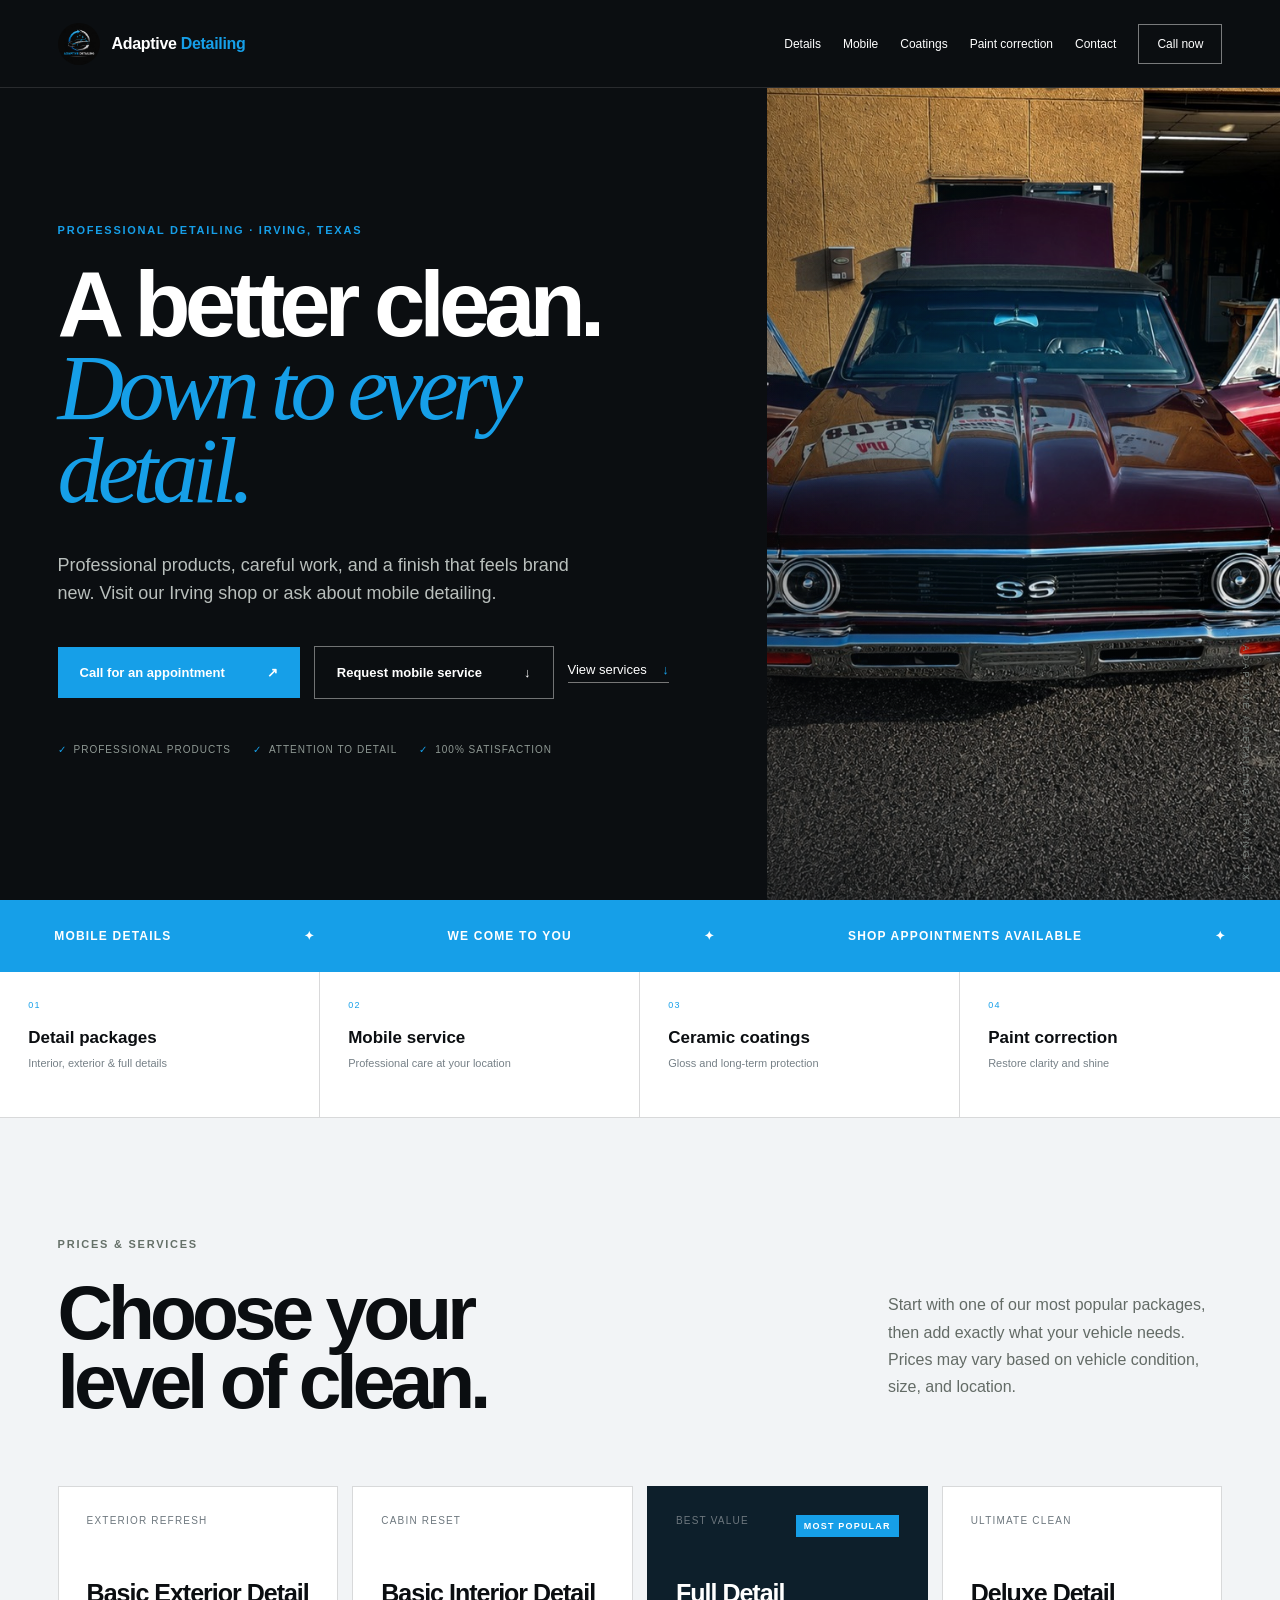
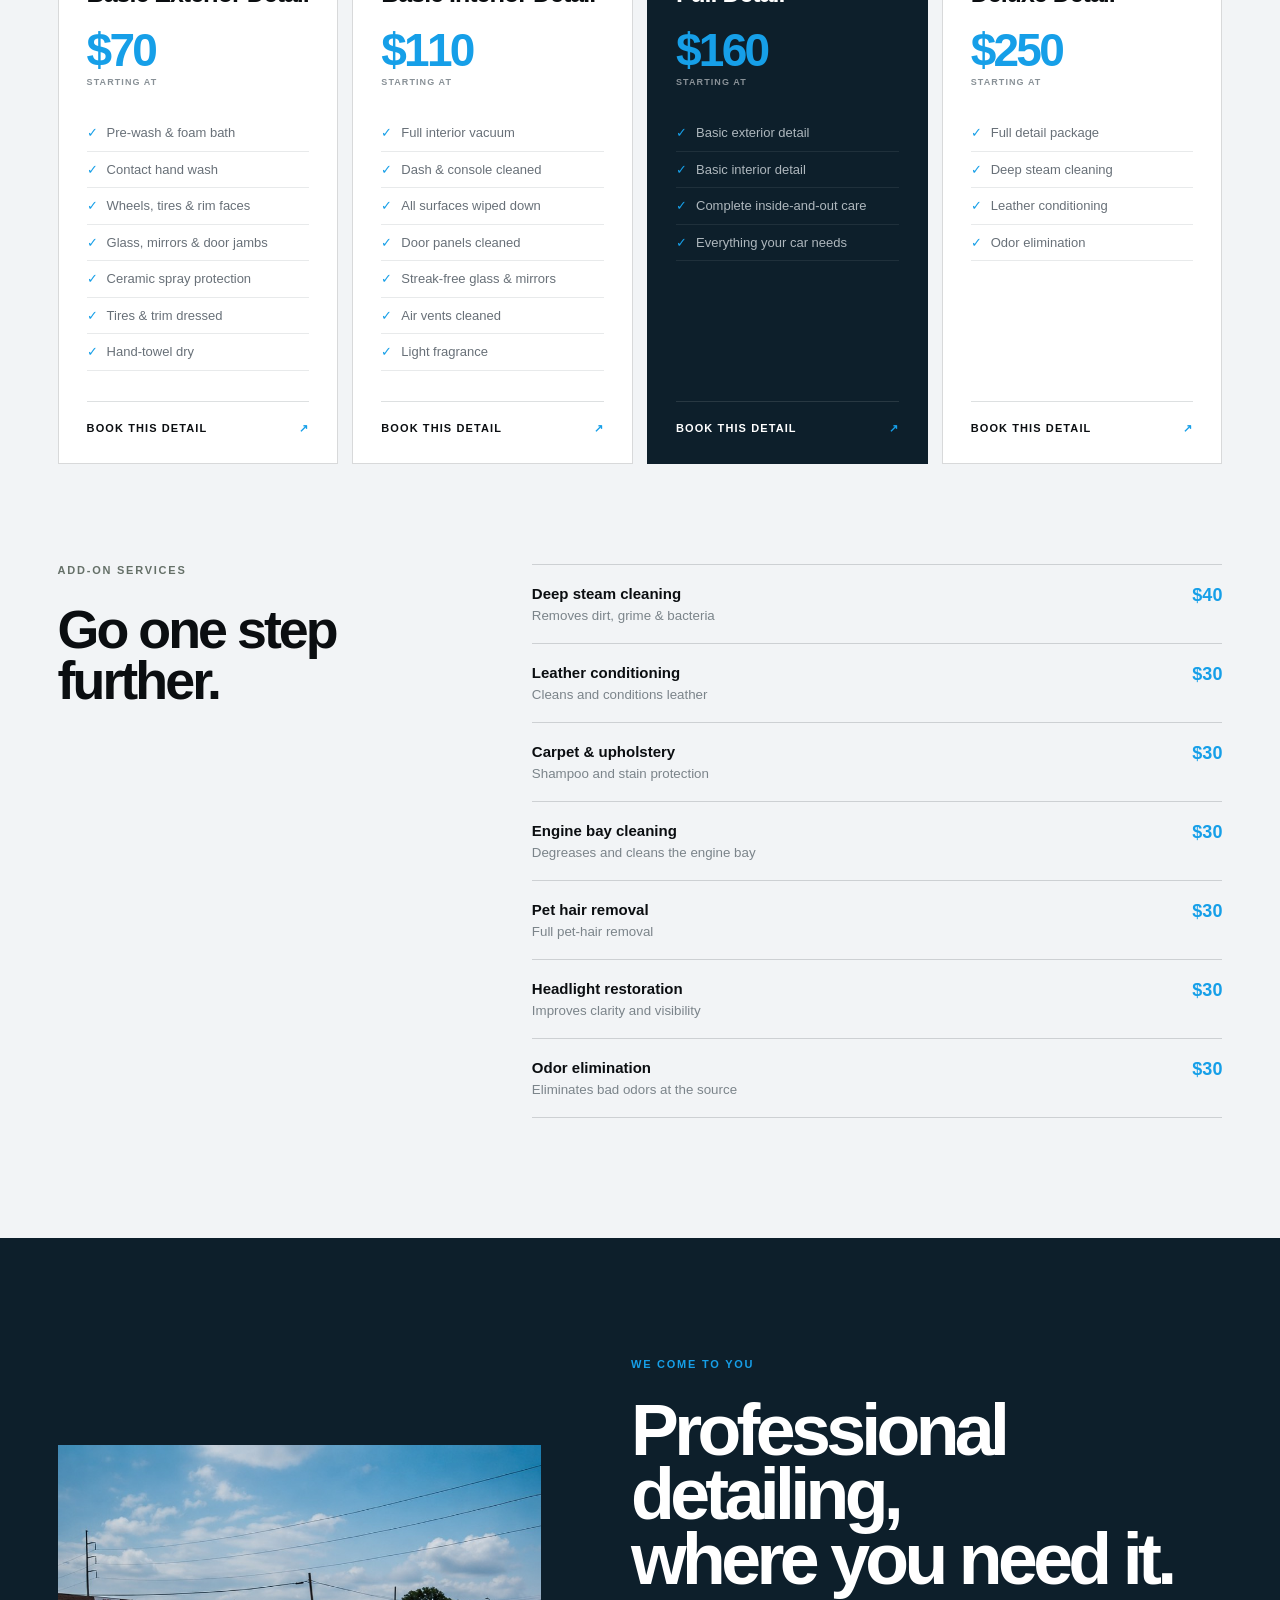
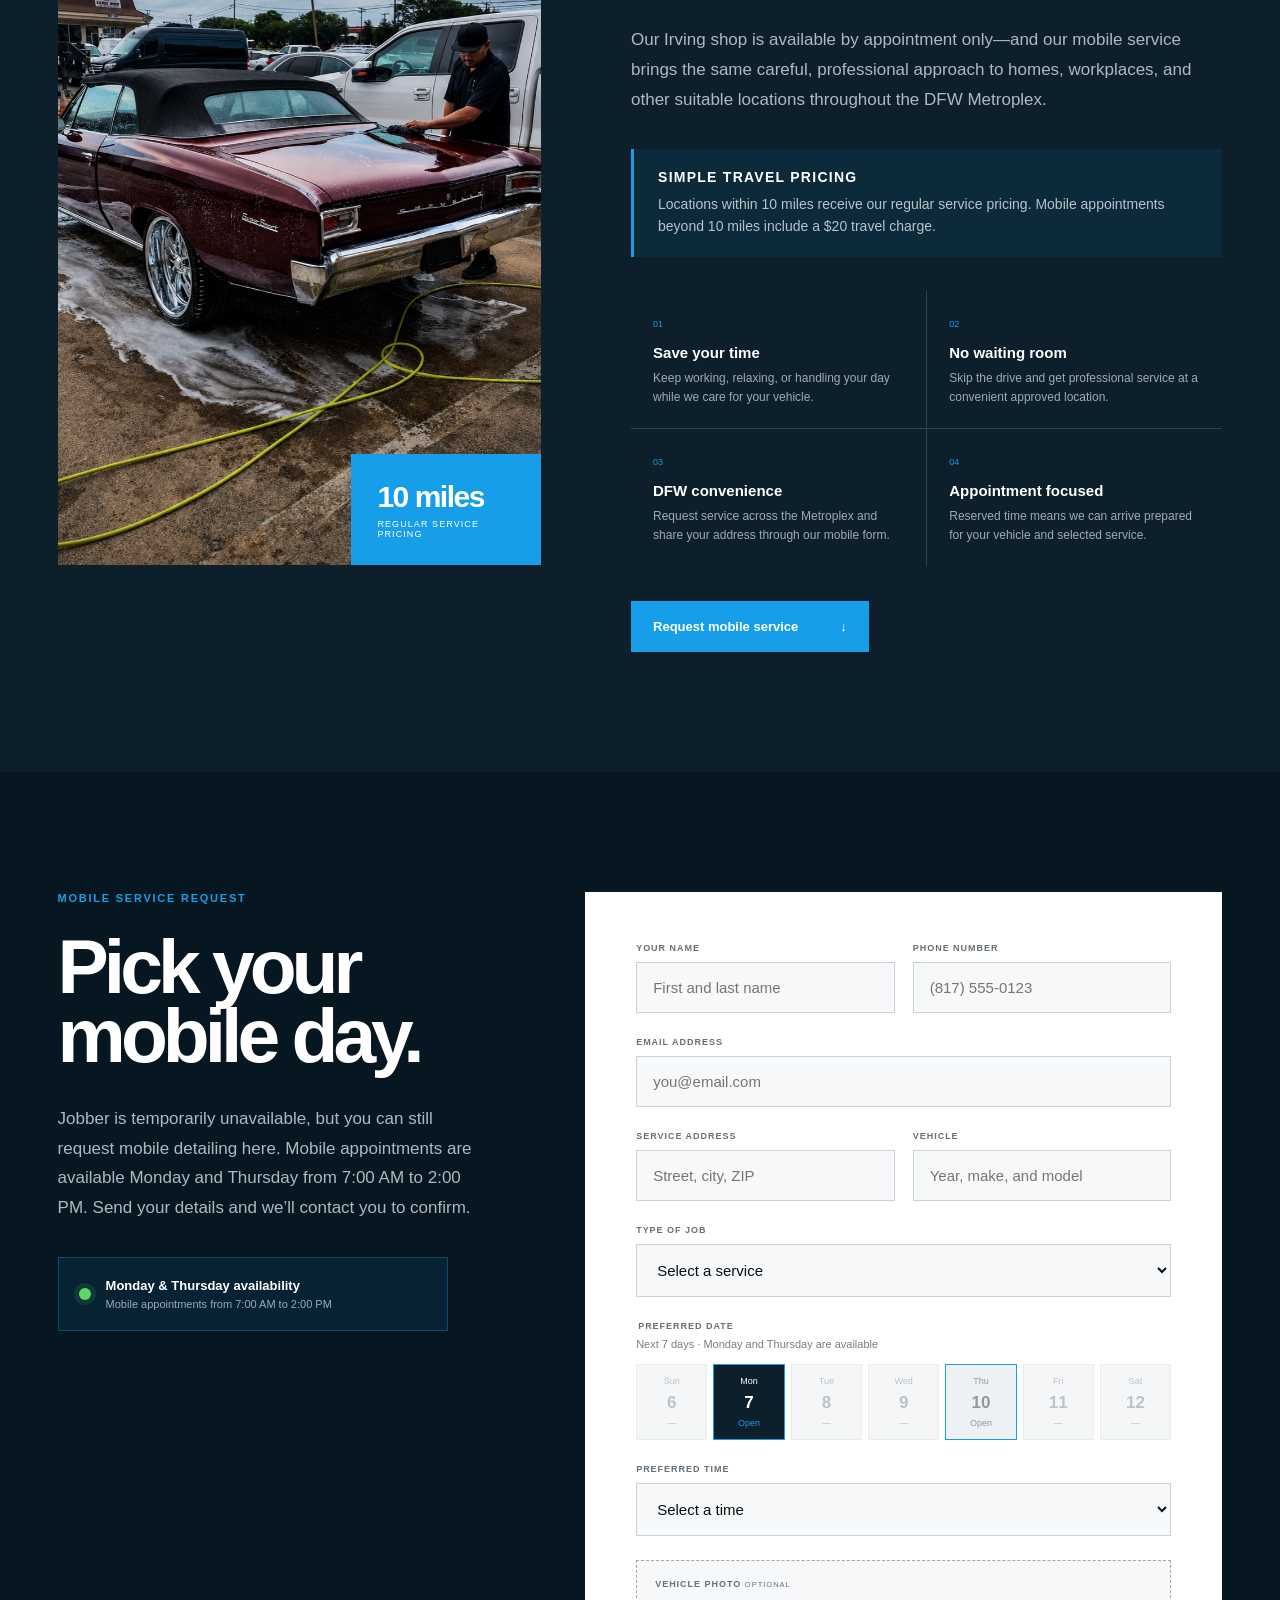
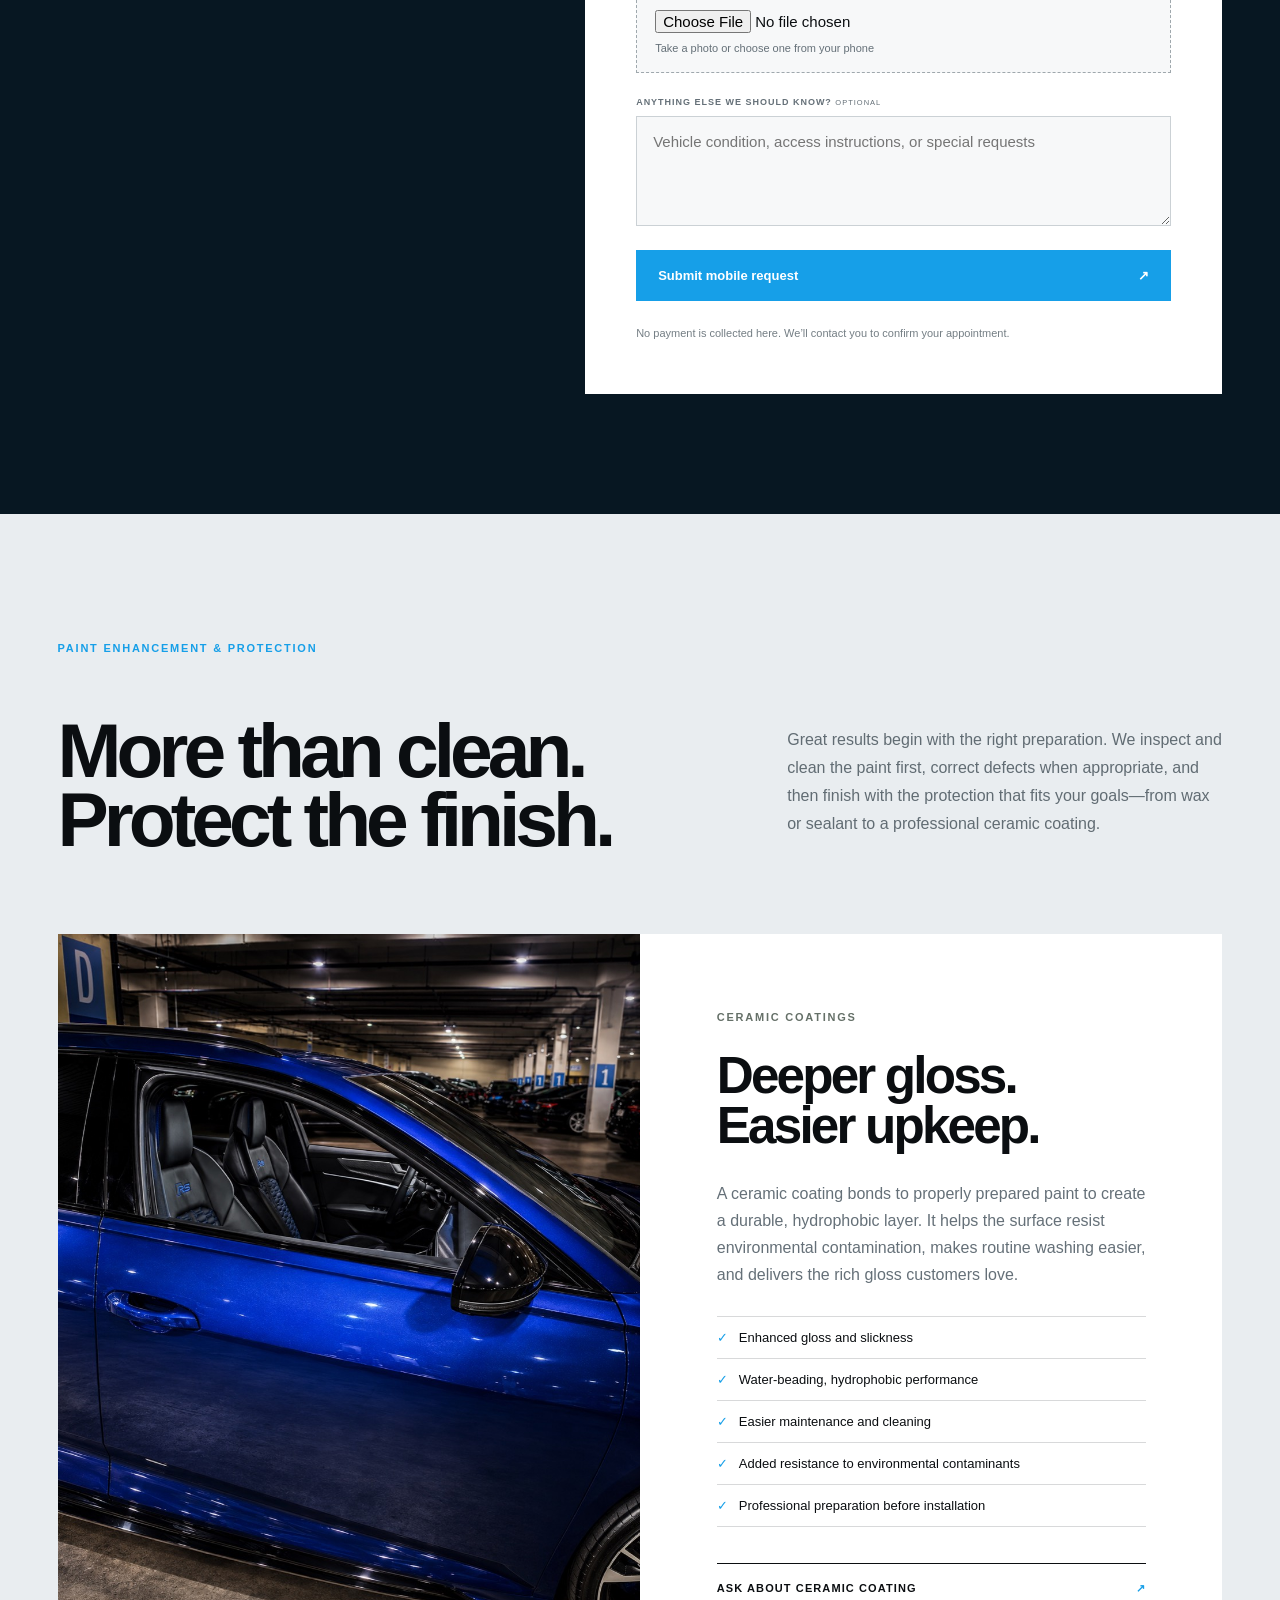
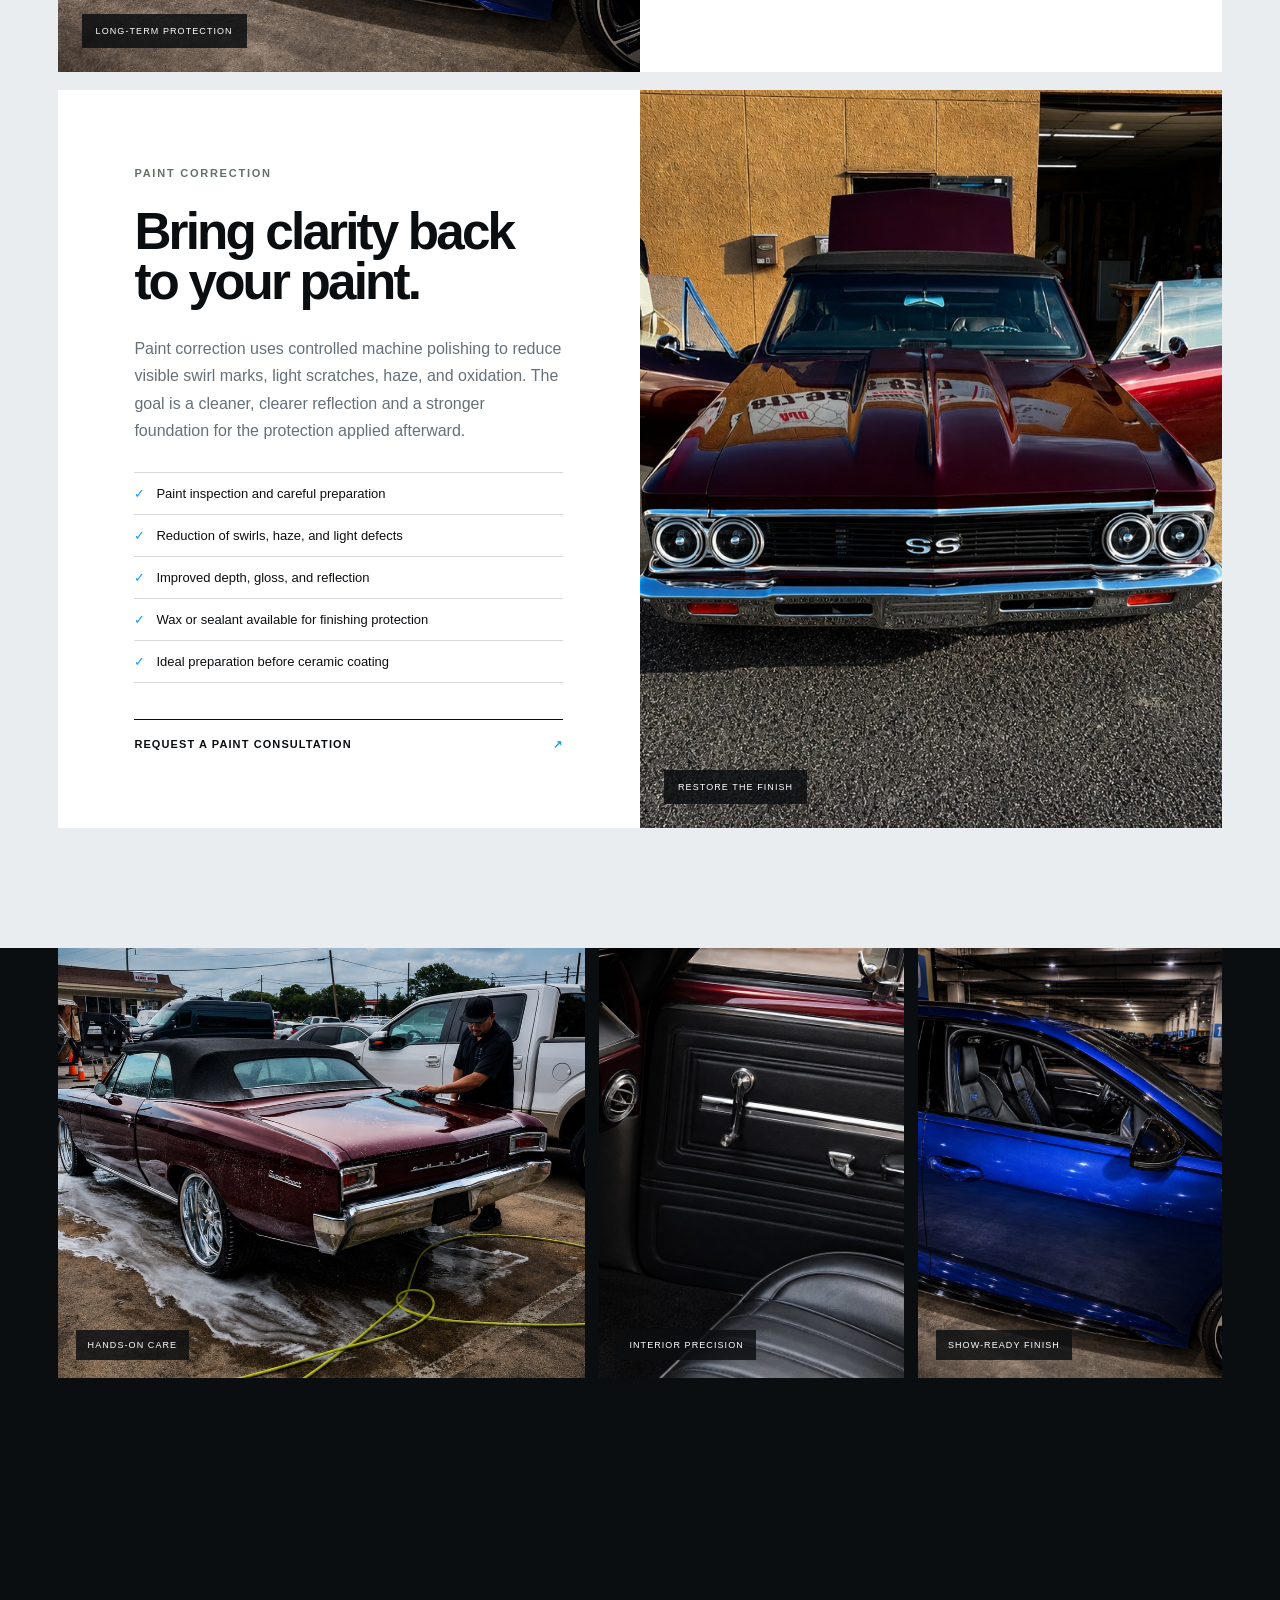
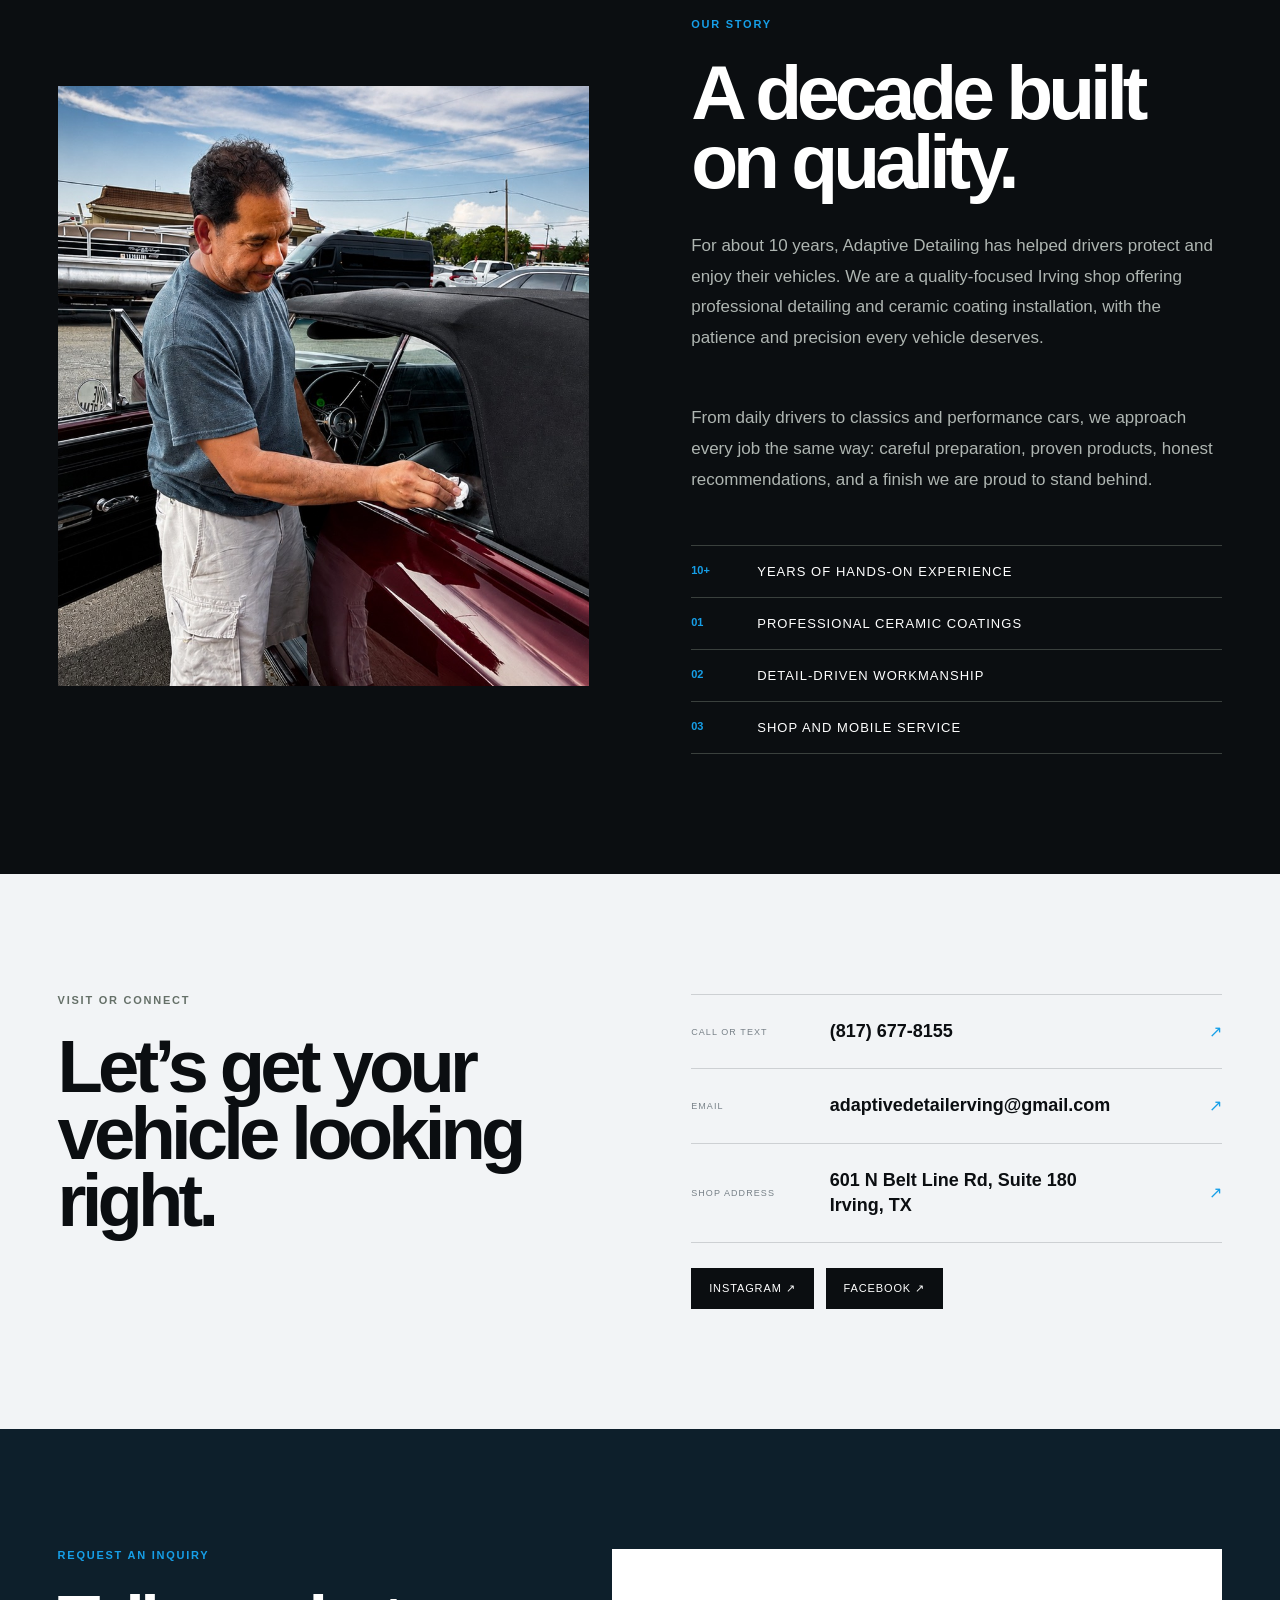
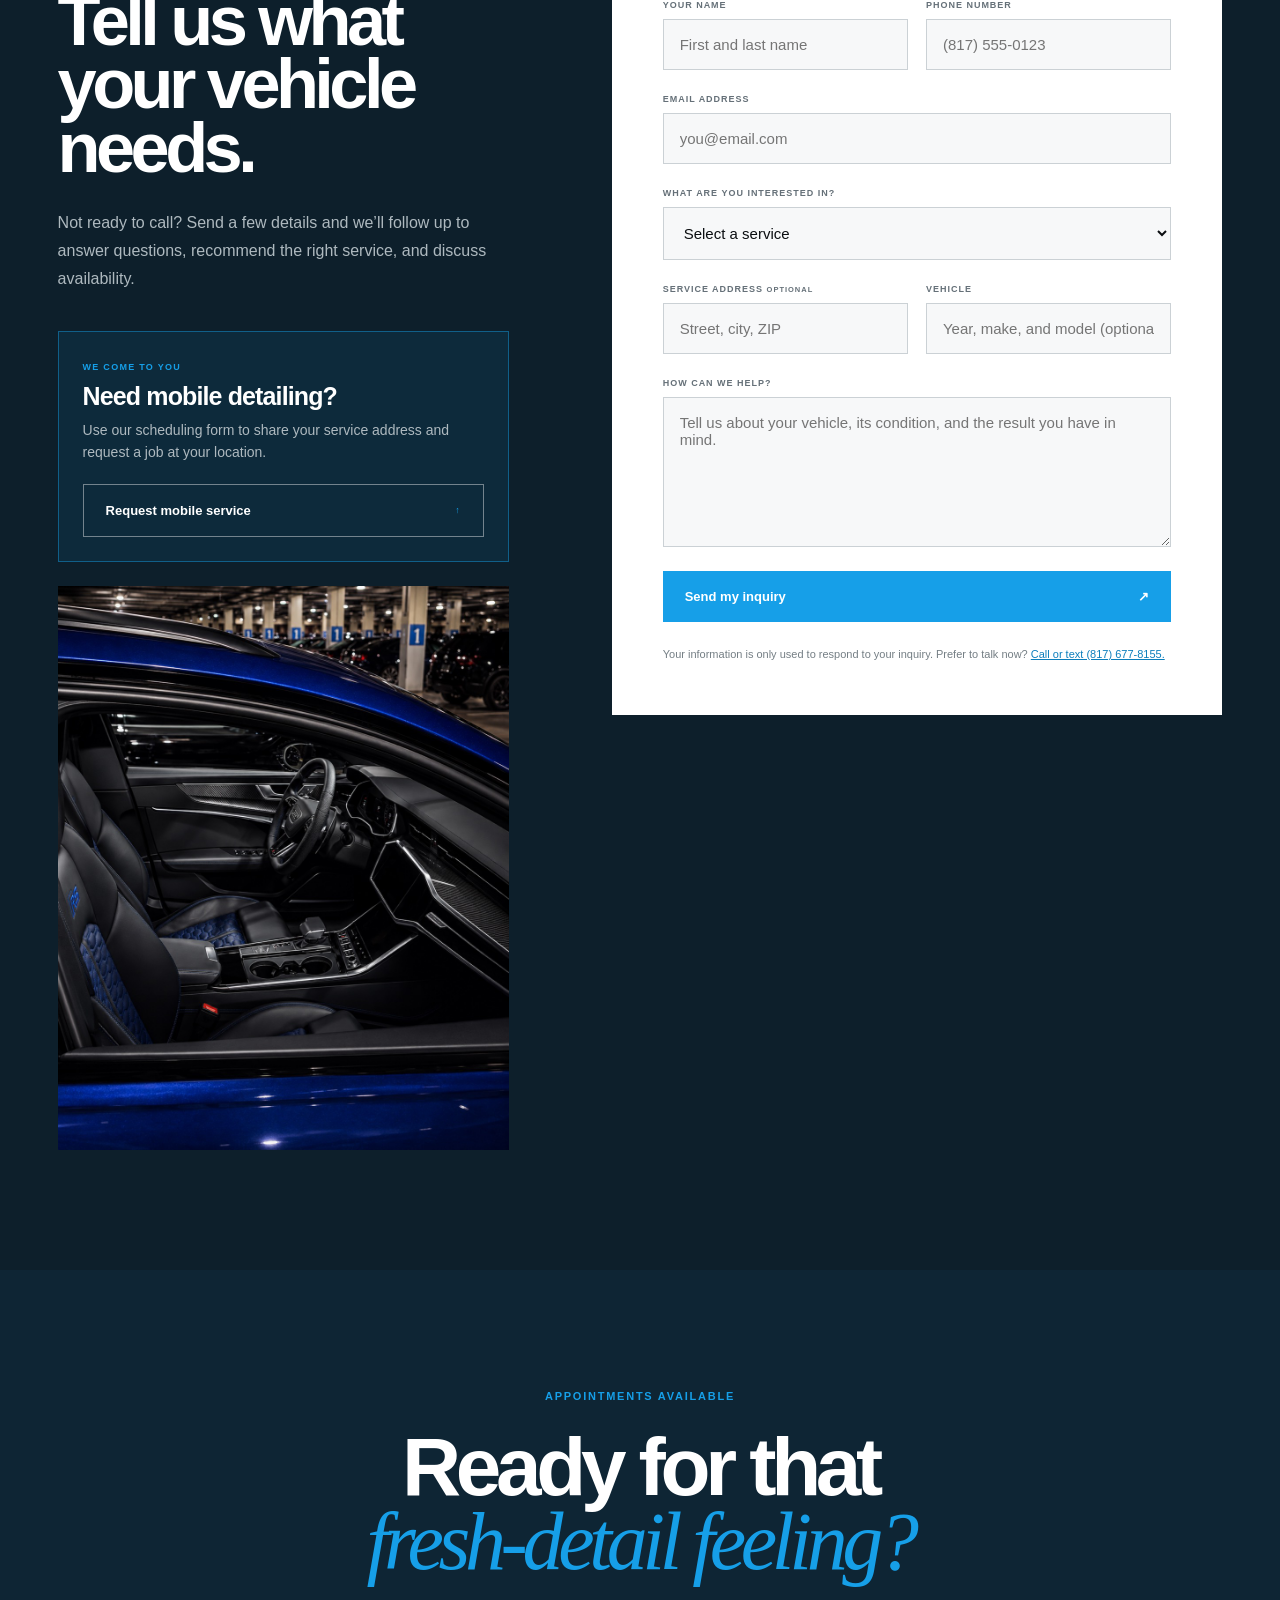
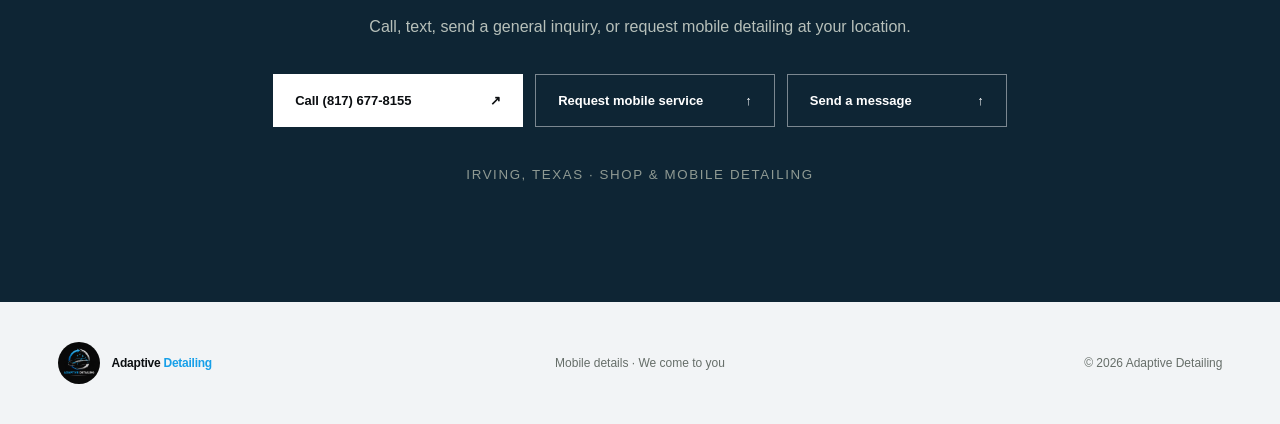
==== commit fa28af8d: "Update mobile availability to Monday and Thursday" ====
--- a/index.html
+++ b/index.html
@@ -80,9 +80,9 @@
   <section class="mobile-booking section" id="mobile-request">
     <div class="mobile-booking-intro">
       <p class="eyebrow">Mobile service request</p>
-      <h2>Pick your<br>Saturday.</h2>
-      <p>Jobber is temporarily unavailable, but you can still request mobile detailing here. Saturday appointments are available after 1:00 PM. Send your details and we’ll contact you to confirm.</p>
-      <div class="booking-availability"><span></span><div><strong>Saturday availability</strong><small>Appointments from 1:00 PM onward</small></div></div>
+      <h2>Pick your<br>mobile day.</h2>
+      <p>Jobber is temporarily unavailable, but you can still request mobile detailing here. Mobile appointments are available Monday and Thursday from 7:00 AM to 2:00 PM. Send your details and we’ll contact you to confirm.</p>
+      <div class="booking-availability"><span></span><div><strong>Monday &amp; Thursday availability</strong><small>Mobile appointments from 7:00 AM to 2:00 PM</small></div></div>
     </div>
     <form class="mobile-booking-form" id="mobile-booking-form" action="/api/leads" method="POST" enctype="multipart/form-data">
       <input type="hidden" name="source" value="adaptivedetaildfw.vip mobile request">
@@ -100,10 +100,10 @@
       <label><span>Type of job</span><select name="requestedService" required><option value="" selected disabled>Select a service</option><option>Basic Exterior Detail</option><option>Basic Interior Detail</option><option>Full Detail</option><option>Deluxe Detail</option><option>Ceramic Coating</option><option>Paint Correction</option><option>Other / Not sure</option></select></label>
       <fieldset class="booking-fieldset">
         <legend>Preferred date</legend>
-        <p>Next 7 days · Saturday is available</p>
+        <p>Next 7 days · Monday and Thursday are available</p>
         <div class="date-strip" id="mobile-date-strip" aria-label="Available dates"></div>
       </fieldset>
-      <label><span>Preferred time</span><select name="requestedTime" required><option value="" selected disabled>Select a time</option><option>1:00 PM</option><option>2:00 PM</option><option>3:00 PM</option><option>4:00 PM</option><option>5:00 PM</option><option>6:00 PM</option></select></label>
+      <label><span>Preferred time</span><select name="requestedTime" required><option value="" selected disabled>Select a time</option><option>7:00 AM</option><option>8:00 AM</option><option>9:00 AM</option><option>10:00 AM</option><option>11:00 AM</option><option>12:00 PM</option><option>1:00 PM</option><option>2:00 PM</option></select></label>
       <label class="photo-upload"><span>Vehicle photo <small>Optional</small></span><input type="file" name="photo" accept="image/*" capture="environment"><b>Take a photo or choose one from your phone</b></label>
       <label><span>Anything else we should know? <small>Optional</small></span><textarea name="notes" rows="4" placeholder="Vehicle condition, access instructions, or special requests"></textarea></label>
       <button class="button form-button" type="submit">Submit mobile request <span>↗</span></button>
@@ -188,10 +188,12 @@
     today.setHours(12, 0, 0, 0);
     const formatter = new Intl.DateTimeFormat("en-US", { weekday: "short" });
 
+    let selectedDate = false;
     for (let offset = 0; offset < 7; offset += 1) {
       const date = new Date(today);
       date.setDate(today.getDate() + offset);
-      const isSaturday = date.getDay() === 6;
+      const isAvailable = date.getDay() === 1 || date.getDay() === 4;
+      const isSelected = isAvailable && !selectedDate;
       const value = [
         date.getFullYear(),
         String(date.getMonth() + 1).padStart(2, "0"),
@@ -199,13 +201,22 @@
       ].join("-");
       const button = document.createElement("button");
       button.type = "button";
-      button.className = "booking-day" + (isSaturday ? " available selected" : "");
-      button.disabled = !isSaturday;
-      button.setAttribute("aria-pressed", String(isSaturday));
-      button.innerHTML = "<span>" + formatter.format(date) + "</span><strong>" + date.getDate() + "</strong><small>" + (isSaturday ? "Open" : "—") + "</small>";
-      if (isSaturday) {
-        dateInput.value = value;
+      button.className = "booking-day" + (isAvailable ? " available" : "") + (isSelected ? " selected" : "");
+      button.disabled = !isAvailable;
+      button.setAttribute("aria-pressed", String(isSelected));
+      button.innerHTML = "<span>" + formatter.format(date) + "</span><strong>" + date.getDate() + "</strong><small>" + (isAvailable ? "Open" : "—") + "</small>";
+      if (isAvailable) {
+        if (isSelected) {
+          dateInput.value = value;
+          selectedDate = true;
+        }
         button.addEventListener("click", function () {
+          strip.querySelectorAll(".booking-day.available").forEach(function (day) {
+            day.classList.remove("selected");
+            day.setAttribute("aria-pressed", "false");
+          });
+          button.classList.add("selected");
+          button.setAttribute("aria-pressed", "true");
           dateInput.value = value;
         });
       }
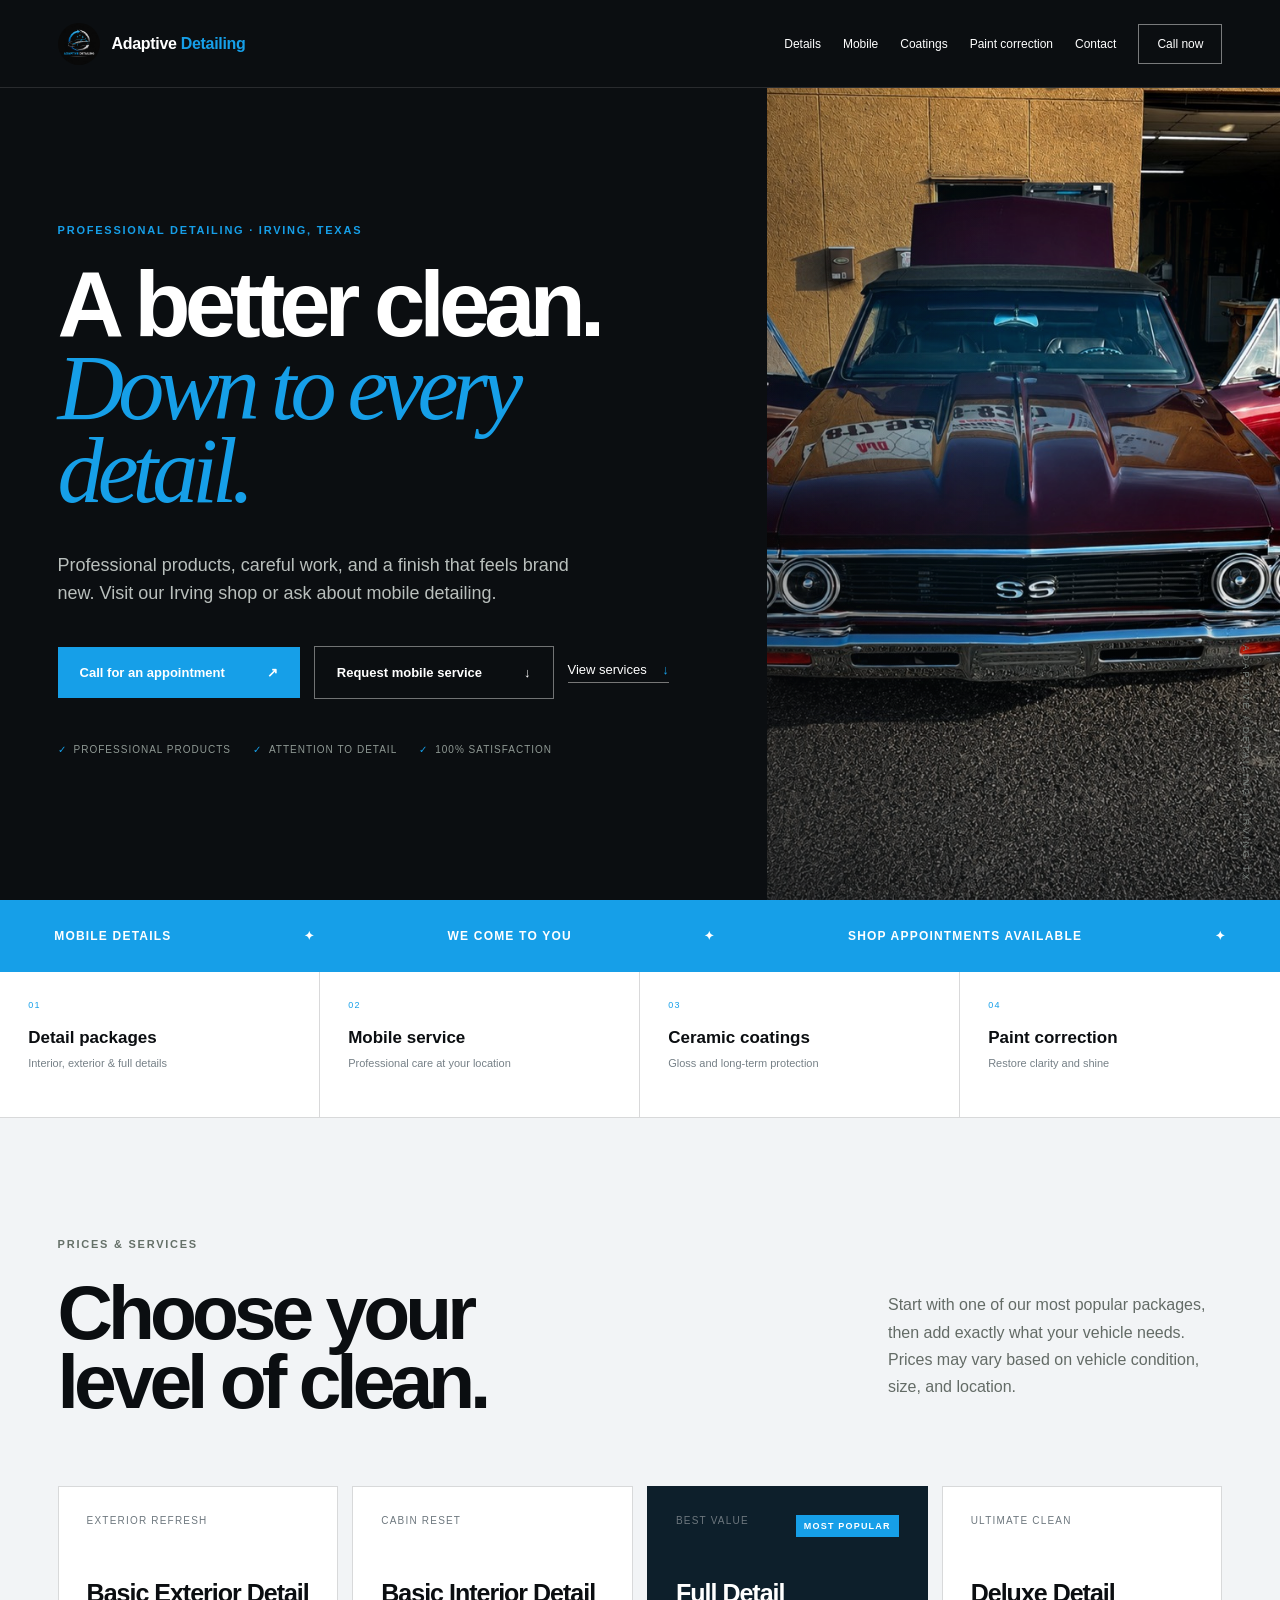
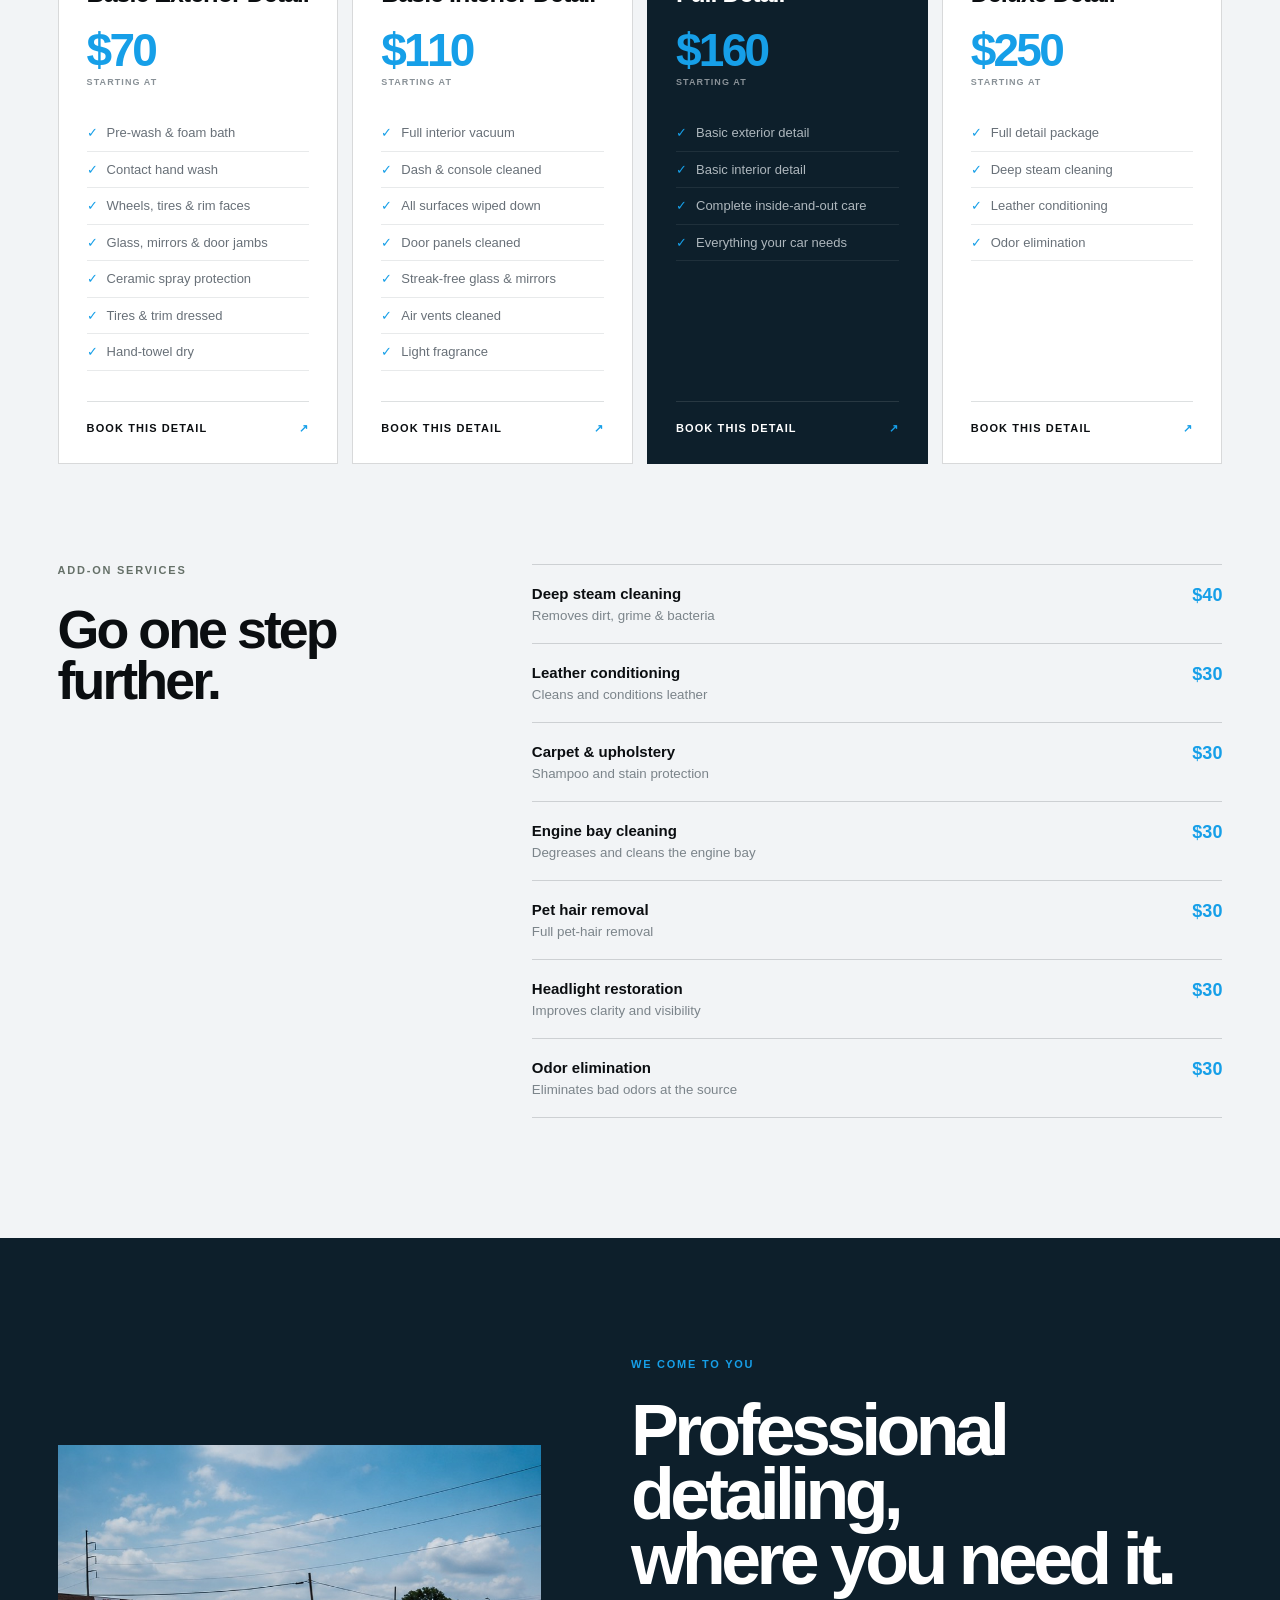
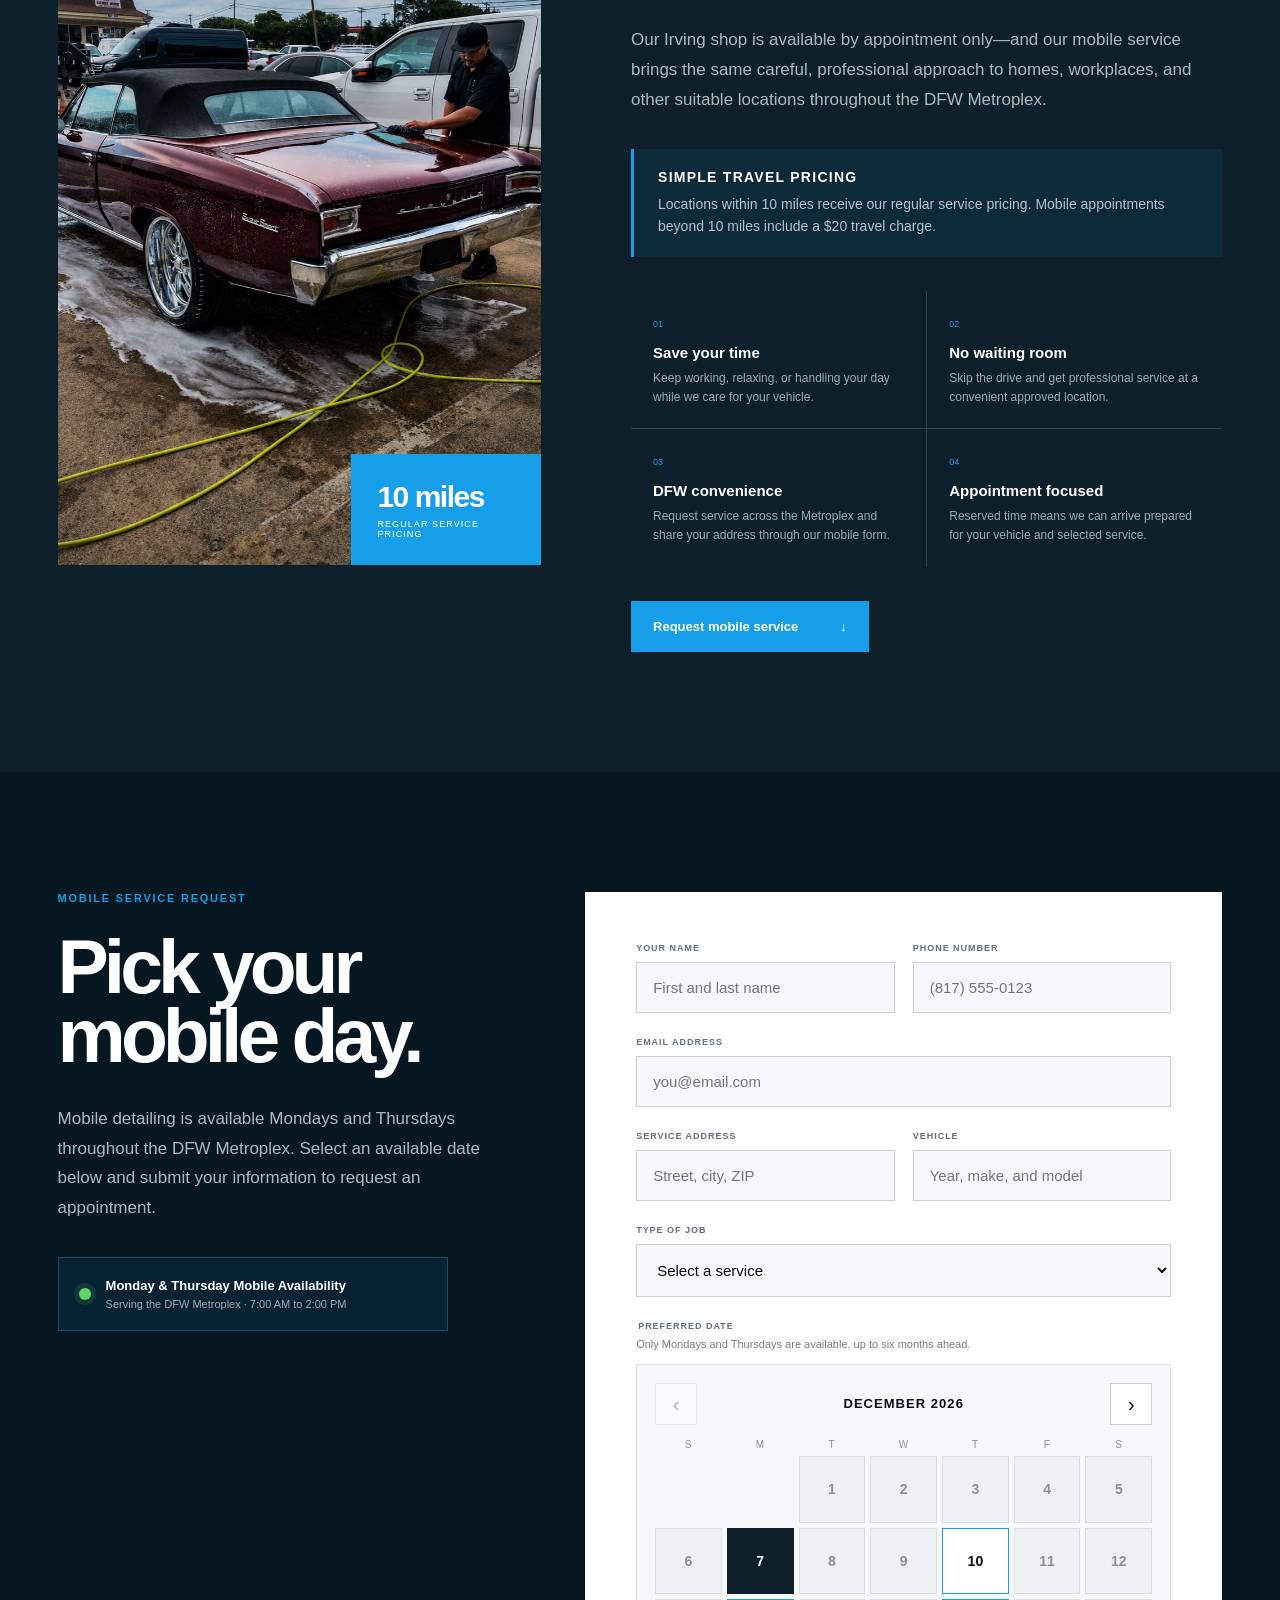
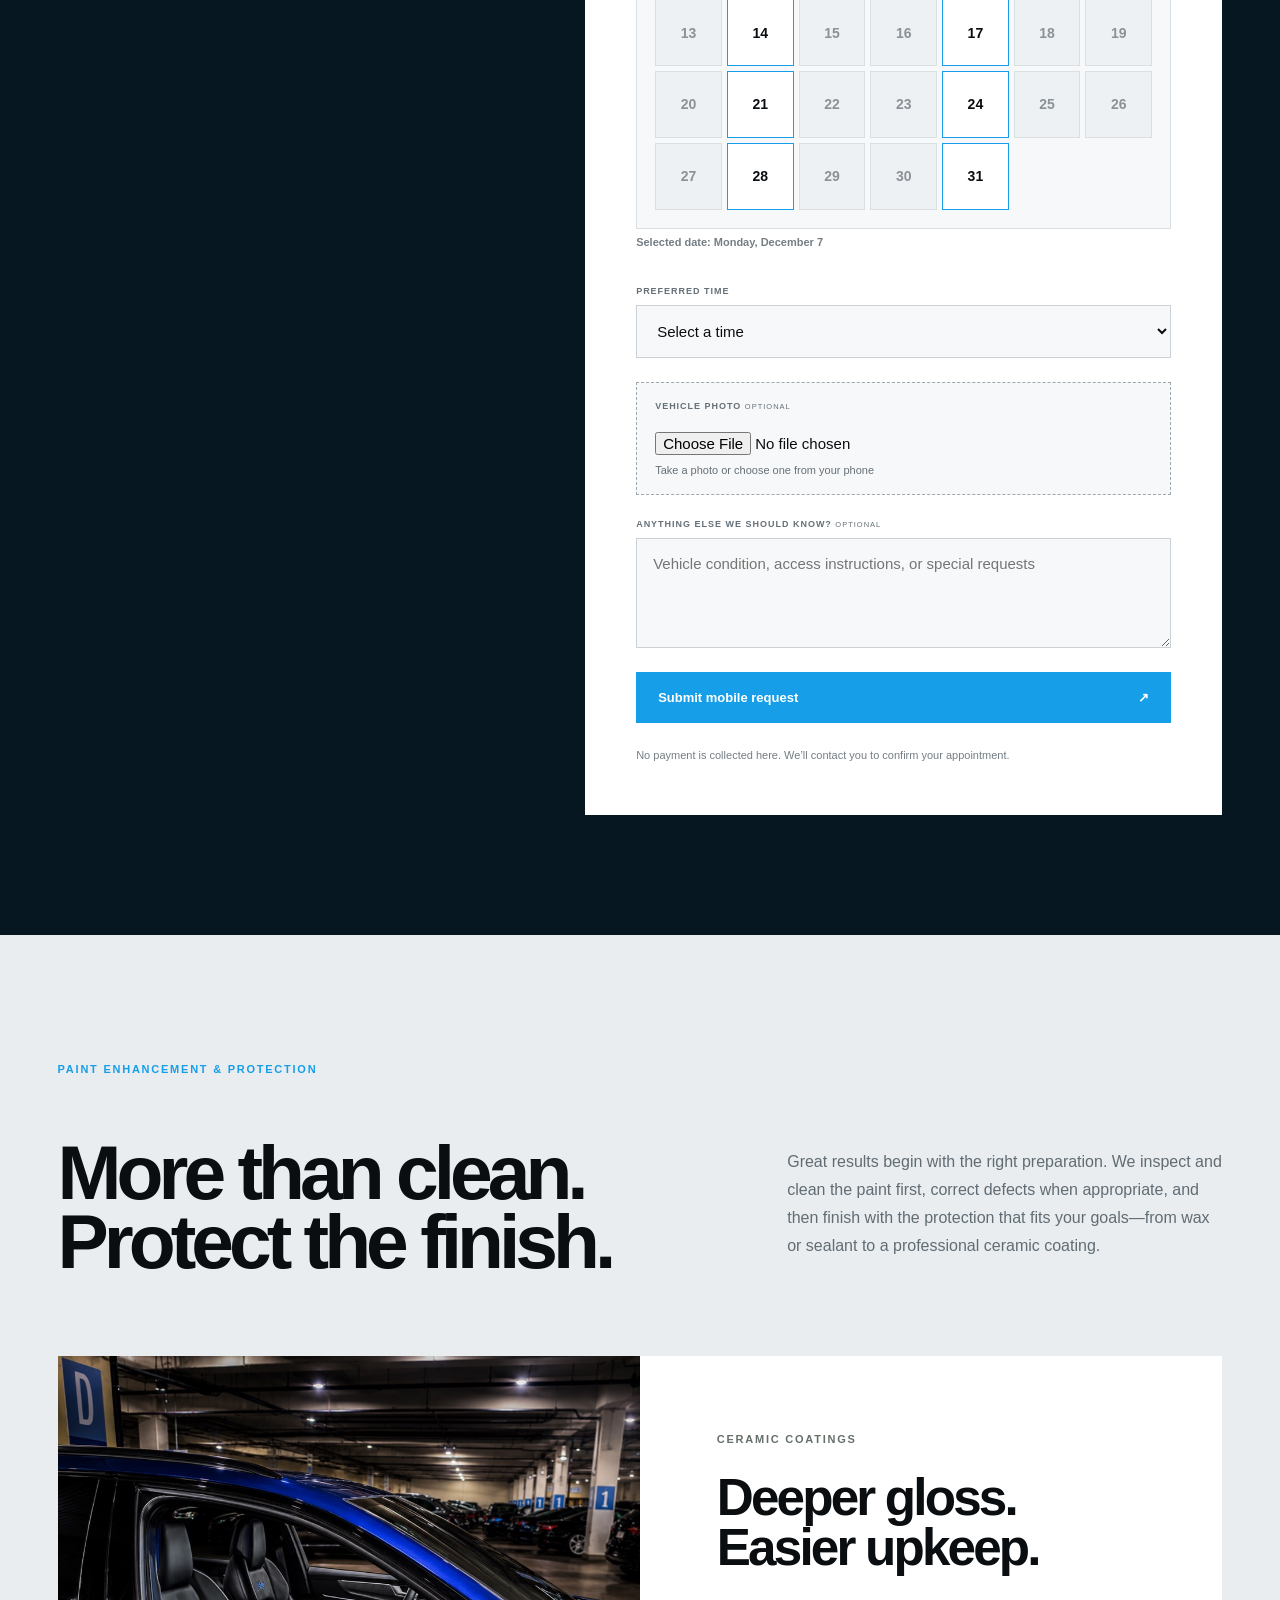
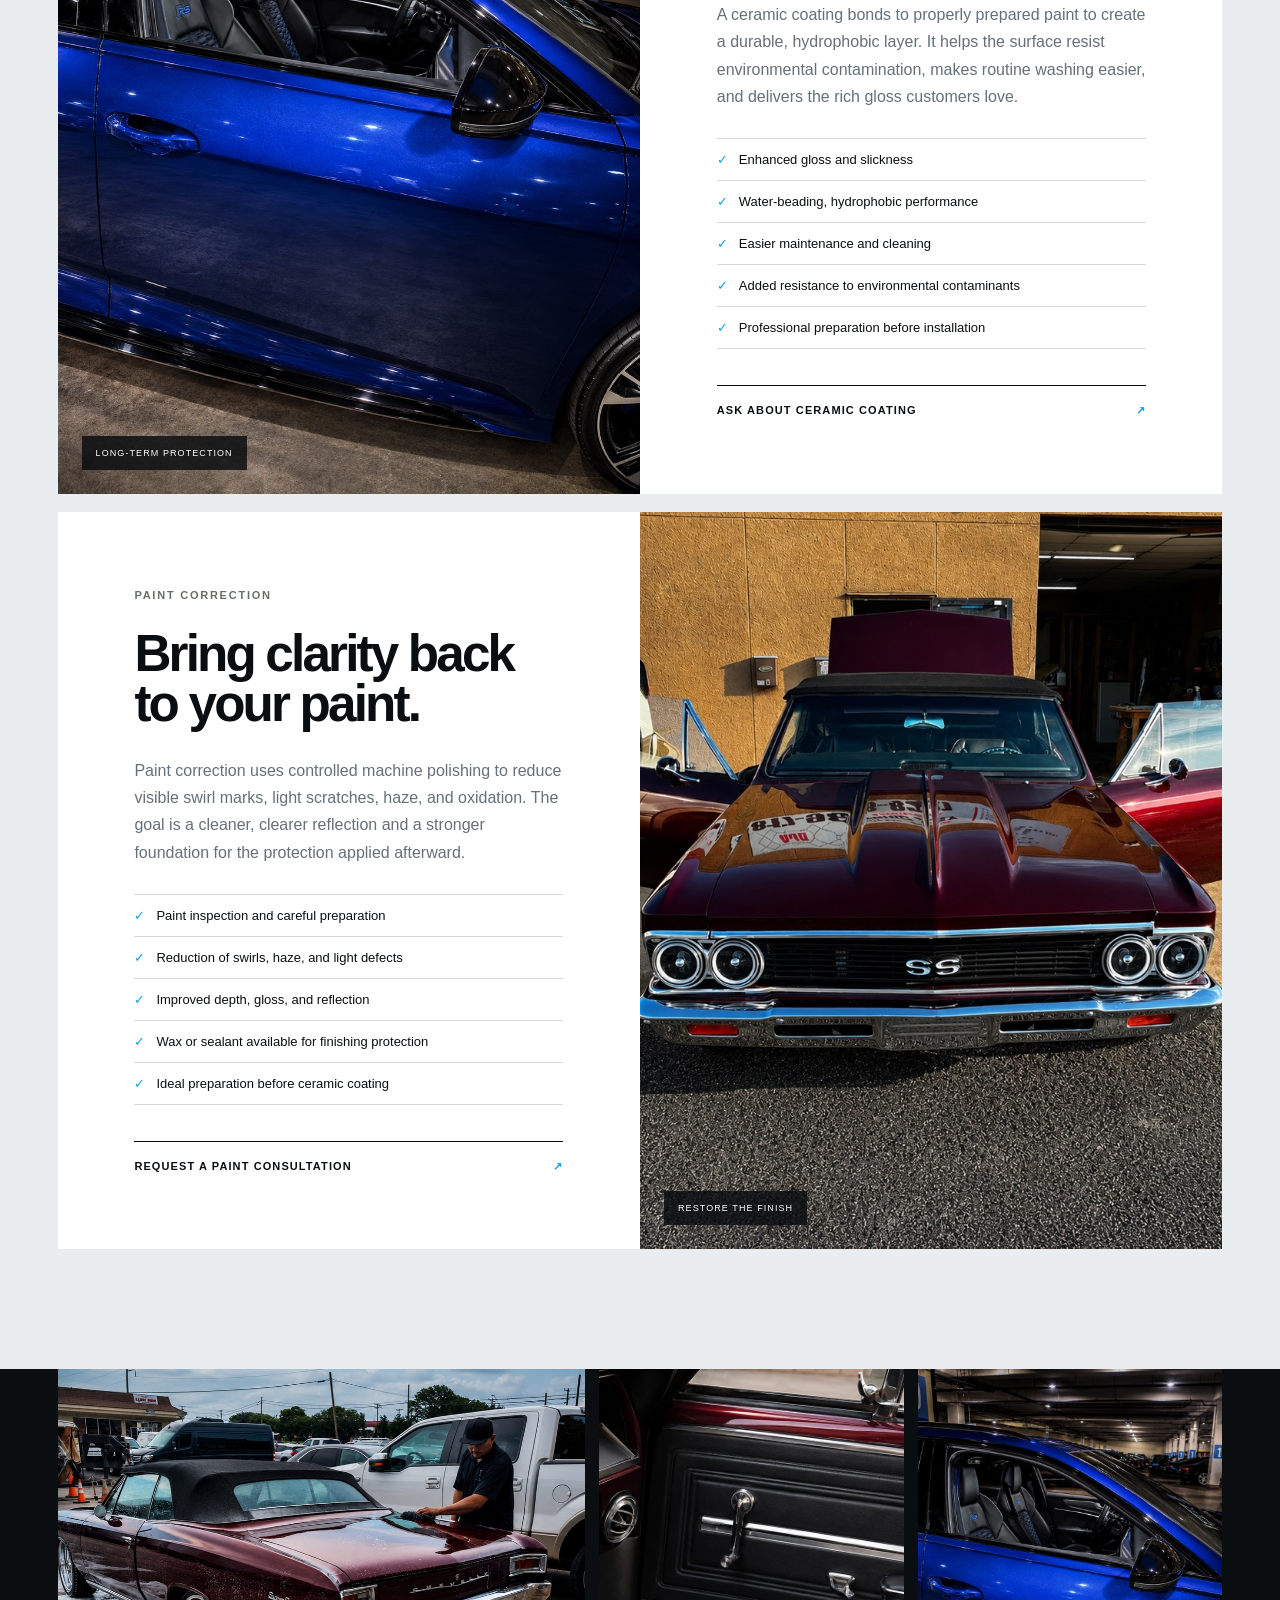
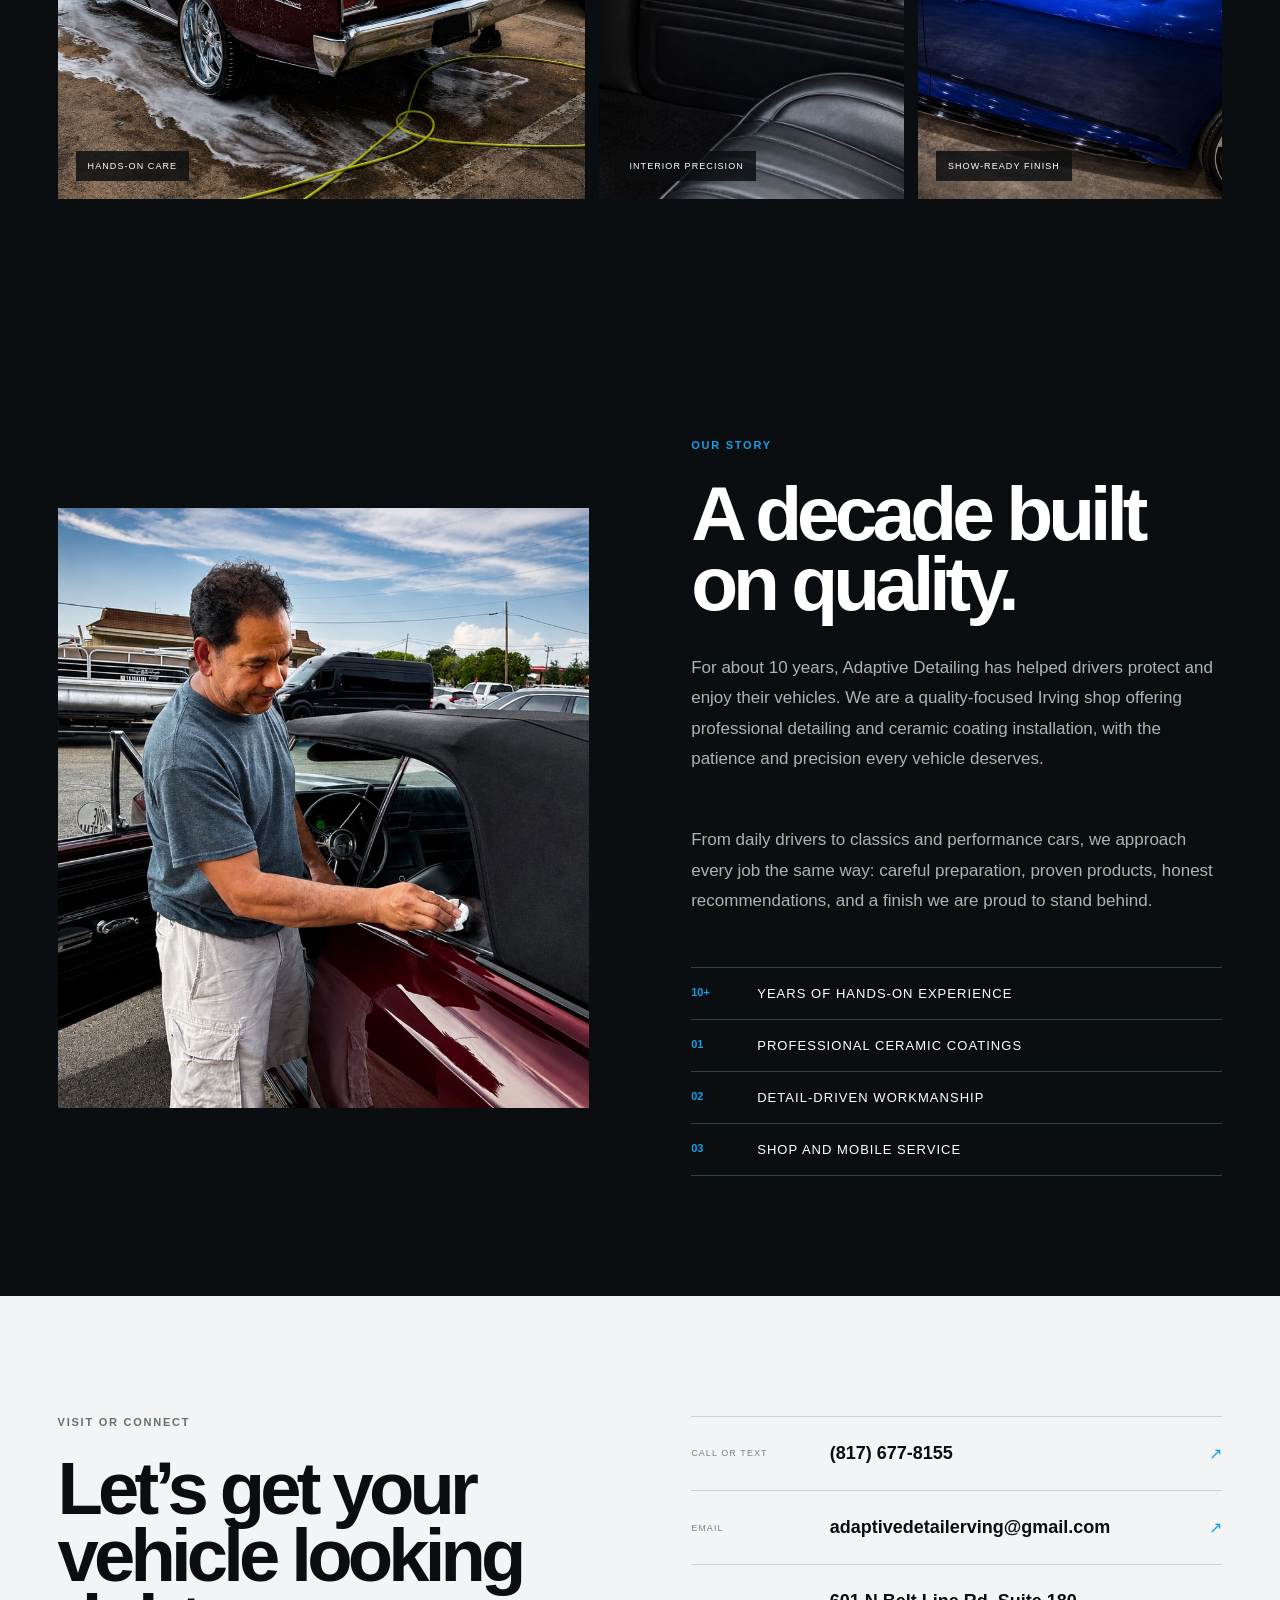
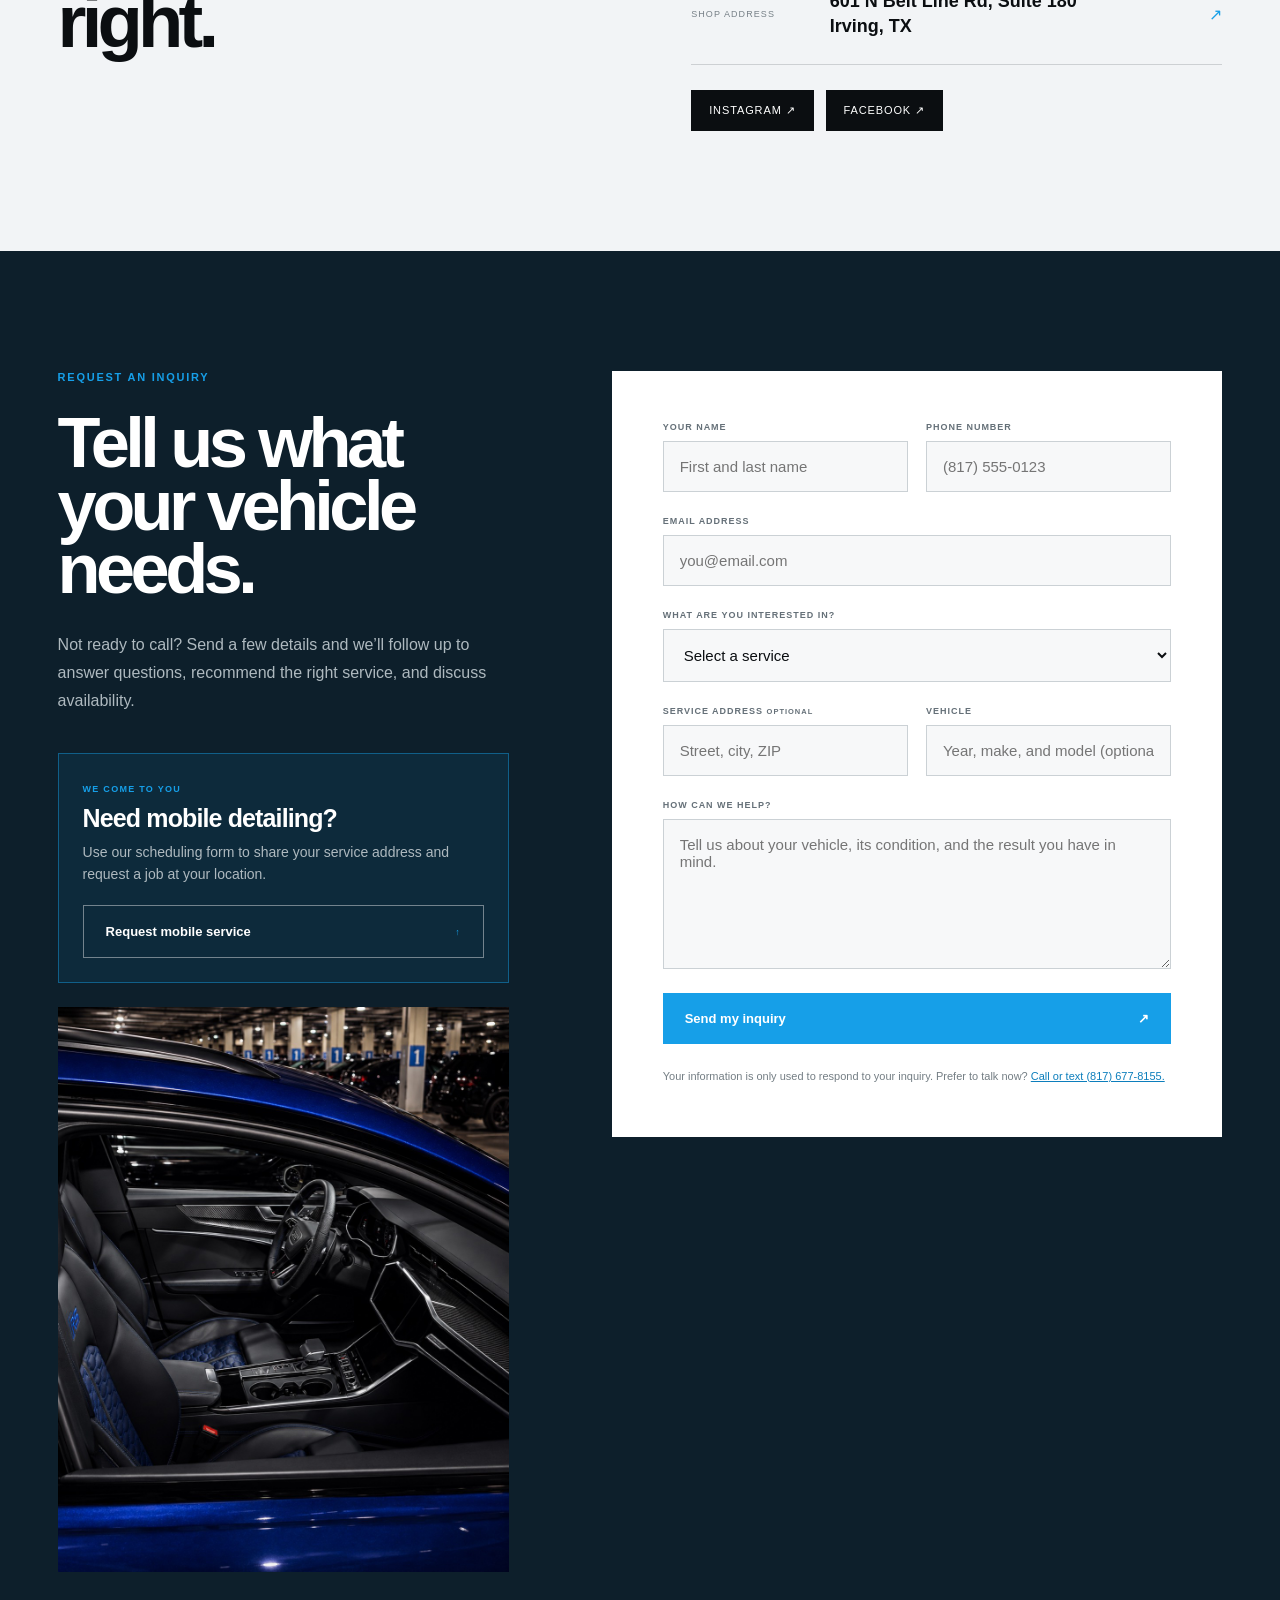
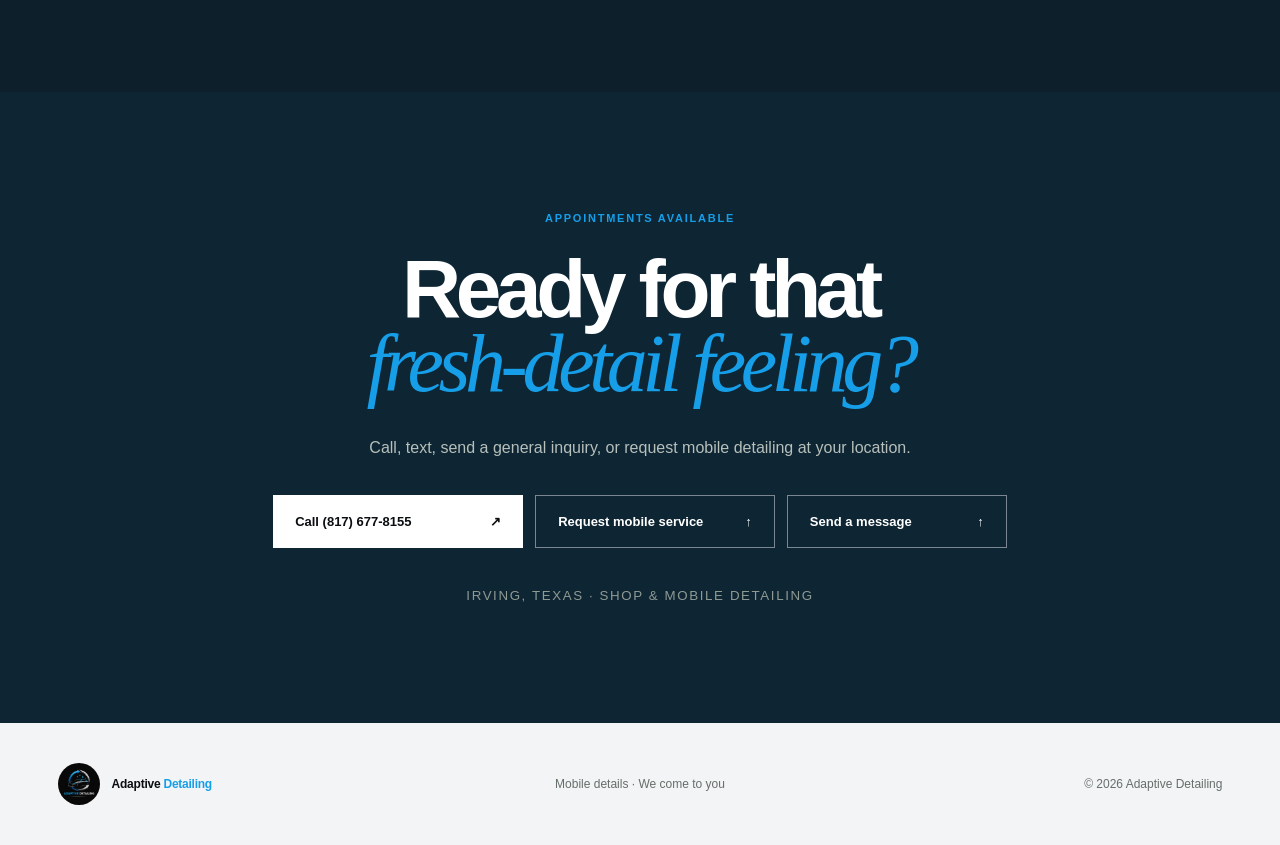
==== commit e3fc06e9: "Replace mobile booking date strip with a full monthly calendar - Remove all Jobber references from t" ====
--- a/index.html
+++ b/index.html
@@ -81,8 +81,8 @@
     <div class="mobile-booking-intro">
       <p class="eyebrow">Mobile service request</p>
       <h2>Pick your<br>mobile day.</h2>
-      <p>Jobber is temporarily unavailable, but you can still request mobile detailing here. Mobile appointments are available Monday and Thursday from 7:00 AM to 2:00 PM. Send your details and we’ll contact you to confirm.</p>
-      <div class="booking-availability"><span></span><div><strong>Monday &amp; Thursday availability</strong><small>Mobile appointments from 7:00 AM to 2:00 PM</small></div></div>
+      <p>Mobile detailing is available Mondays and Thursdays throughout the DFW Metroplex. Select an available date below and submit your information to request an appointment.</p>
+      <div class="booking-availability"><span></span><div><strong>Monday &amp; Thursday Mobile Availability</strong><small>Serving the DFW Metroplex · 7:00 AM to 2:00 PM</small></div></div>
     </div>
     <form class="mobile-booking-form" id="mobile-booking-form" action="/api/leads" method="POST" enctype="multipart/form-data">
       <input type="hidden" name="source" value="adaptivedetaildfw.vip mobile request">
@@ -100,8 +100,17 @@
       <label><span>Type of job</span><select name="requestedService" required><option value="" selected disabled>Select a service</option><option>Basic Exterior Detail</option><option>Basic Interior Detail</option><option>Full Detail</option><option>Deluxe Detail</option><option>Ceramic Coating</option><option>Paint Correction</option><option>Other / Not sure</option></select></label>
       <fieldset class="booking-fieldset">
         <legend>Preferred date</legend>
-        <p>Next 7 days · Monday and Thursday are available</p>
-        <div class="date-strip" id="mobile-date-strip" aria-label="Available dates"></div>
+        <p>Only Mondays and Thursdays are available, up to six months ahead.</p>
+        <div class="calendar" id="mobile-calendar">
+          <div class="calendar-header">
+            <button type="button" class="calendar-nav" id="calendar-prev" aria-label="Previous month">‹</button>
+            <strong id="calendar-month-label"></strong>
+            <button type="button" class="calendar-nav" id="calendar-next" aria-label="Next month">›</button>
+          </div>
+          <div class="calendar-weekdays" aria-hidden="true"><span>S</span><span>M</span><span>T</span><span>W</span><span>T</span><span>F</span><span>S</span></div>
+          <div class="calendar-grid" id="calendar-grid" role="grid" aria-label="Available mobile service dates"></div>
+        </div>
+        <p class="calendar-selected" id="calendar-selected-label" aria-live="polite"></p>
       </fieldset>
       <label><span>Preferred time</span><select name="requestedTime" required><option value="" selected disabled>Select a time</option><option>7:00 AM</option><option>8:00 AM</option><option>9:00 AM</option><option>10:00 AM</option><option>11:00 AM</option><option>12:00 PM</option><option>1:00 PM</option><option>2:00 PM</option></select></label>
       <label class="photo-upload"><span>Vehicle photo <small>Optional</small></span><input type="file" name="photo" accept="image/*" capture="environment"><b>Take a photo or choose one from your phone</b></label>
@@ -179,49 +188,133 @@
   <footer><a class="brand" href="#top"><img src="adaptive-detailing-logo.jpg" alt=""><span>Adaptive <b>Detailing</b></span></a><p>Mobile details · We come to you</p><p>© 2026 Adaptive Detailing</p></footer>
 </main>
 <script>
+  function mobileDateRange() {
+    const min = new Date();
+    min.setHours(0, 0, 0, 0);
+    const max = new Date(min);
+    max.setMonth(max.getMonth() + 6);
+    return { min: min, max: max };
+  }
+
+  function isMobileDateAvailable(date) {
+    const range = mobileDateRange();
+    const day = date.getDay();
+    return (day === 1 || day === 4) && date >= range.min && date <= range.max;
+  }
+
+  function isMobileDateValueValid(value) {
+    if (typeof value !== "string" || !/^\d{4}-\d{2}-\d{2}$/.test(value)) return false;
+    const parts = value.split("-").map(Number);
+    const date = new Date(parts[0], parts[1] - 1, parts[2]);
+    if (date.getFullYear() !== parts[0] || date.getMonth() !== parts[1] - 1 || date.getDate() !== parts[2]) return false;
+    return isMobileDateAvailable(date);
+  }
+
   (function () {
-    const strip = document.getElementById("mobile-date-strip");
+    const grid = document.getElementById("calendar-grid");
+    const monthLabel = document.getElementById("calendar-month-label");
+    const prevButton = document.getElementById("calendar-prev");
+    const nextButton = document.getElementById("calendar-next");
+    const selectedLabel = document.getElementById("calendar-selected-label");
     const dateInput = document.getElementById("mobile-date");
-    if (!strip || !dateInput) return;
-
-    const today = new Date();
-    today.setHours(12, 0, 0, 0);
-    const formatter = new Intl.DateTimeFormat("en-US", { weekday: "short" });
-
-    let selectedDate = false;
-    for (let offset = 0; offset < 7; offset += 1) {
-      const date = new Date(today);
-      date.setDate(today.getDate() + offset);
-      const isAvailable = date.getDay() === 1 || date.getDay() === 4;
-      const isSelected = isAvailable && !selectedDate;
-      const value = [
+    if (!grid || !dateInput) return;
+
+    const range = mobileDateRange();
+    const monthFormatter = new Intl.DateTimeFormat("en-US", { month: "long", year: "numeric" });
+    const dayFormatter = new Intl.DateTimeFormat("en-US", { weekday: "long", month: "long", day: "numeric" });
+
+    function toValue(date) {
+      return [
         date.getFullYear(),
         String(date.getMonth() + 1).padStart(2, "0"),
         String(date.getDate()).padStart(2, "0")
       ].join("-");
-      const button = document.createElement("button");
-      button.type = "button";
-      button.className = "booking-day" + (isAvailable ? " available" : "") + (isSelected ? " selected" : "");
-      button.disabled = !isAvailable;
-      button.setAttribute("aria-pressed", String(isSelected));
-      button.innerHTML = "<span>" + formatter.format(date) + "</span><strong>" + date.getDate() + "</strong><small>" + (isAvailable ? "Open" : "—") + "</small>";
-      if (isAvailable) {
-        if (isSelected) {
-          dateInput.value = value;
-          selectedDate = true;
+    }
+
+    function findEarliestAvailable() {
+      const date = new Date(range.min);
+      while (!isMobileDateAvailable(date)) date.setDate(date.getDate() + 1);
+      return date;
+    }
+
+    let selectedDate = findEarliestAvailable();
+    let viewYear = selectedDate.getFullYear();
+    let viewMonth = selectedDate.getMonth();
+    dateInput.value = toValue(selectedDate);
+
+    function updateSelectedLabel() {
+      selectedLabel.textContent = selectedDate ? "Selected date: " + dayFormatter.format(selectedDate) : "Select an available date.";
+    }
+
+    function render() {
+      grid.innerHTML = "";
+      const firstOfMonth = new Date(viewYear, viewMonth, 1);
+      monthLabel.textContent = monthFormatter.format(firstOfMonth);
+
+      const startOffset = firstOfMonth.getDay();
+      const daysInMonth = new Date(viewYear, viewMonth + 1, 0).getDate();
+
+      for (let i = 0; i < startOffset; i += 1) {
+        const filler = document.createElement("span");
+        filler.className = "calendar-day";
+        filler.setAttribute("aria-hidden", "true");
+        grid.appendChild(filler);
+      }
+
+      for (let day = 1; day <= daysInMonth; day += 1) {
+        const date = new Date(viewYear, viewMonth, day);
+        const available = isMobileDateAvailable(date);
+        const isSelected = selectedDate && toValue(date) === toValue(selectedDate);
+        const button = document.createElement("button");
+        button.type = "button";
+        button.className = "calendar-day day-cell" + (available ? " available" : "") + (isSelected ? " selected" : "");
+        button.disabled = !available;
+        button.setAttribute("role", "gridcell");
+        button.setAttribute("aria-pressed", String(isSelected));
+        button.setAttribute("aria-label", dayFormatter.format(date) + (available ? "" : ", unavailable"));
+        button.textContent = String(day);
+        if (available) {
+          button.addEventListener("click", function () {
+            selectedDate = date;
+            dateInput.value = toValue(date);
+            updateSelectedLabel();
+            render();
+          });
         }
-        button.addEventListener("click", function () {
-          strip.querySelectorAll(".booking-day.available").forEach(function (day) {
-            day.classList.remove("selected");
-            day.setAttribute("aria-pressed", "false");
-          });
-          button.classList.add("selected");
-          button.setAttribute("aria-pressed", "true");
-          dateInput.value = value;
-        });
+        grid.appendChild(button);
       }
-      strip.appendChild(button);
-    }
+
+      const prevMonthEnd = new Date(viewYear, viewMonth, 0);
+      prevButton.disabled = prevMonthEnd < new Date(range.min.getFullYear(), range.min.getMonth(), 1);
+      const nextMonthStart = new Date(viewYear, viewMonth + 1, 1);
+      nextButton.disabled = nextMonthStart > range.max;
+    }
+
+    prevButton.addEventListener("click", function () {
+      viewMonth -= 1;
+      if (viewMonth < 0) { viewMonth = 11; viewYear -= 1; }
+      render();
+    });
+    nextButton.addEventListener("click", function () {
+      viewMonth += 1;
+      if (viewMonth > 11) { viewMonth = 0; viewYear += 1; }
+      render();
+    });
+
+    const form = dateInput.closest("form");
+    if (form) {
+      form.addEventListener("reset", function () {
+        selectedDate = findEarliestAvailable();
+        viewYear = selectedDate.getFullYear();
+        viewMonth = selectedDate.getMonth();
+        dateInput.value = toValue(selectedDate);
+        updateSelectedLabel();
+        render();
+      });
+    }
+
+    updateSelectedLabel();
+    render();
   }());
 
   (function () {
@@ -249,6 +342,14 @@
         const button = form.querySelector('button[type="submit"]');
         const note = form.querySelector(".form-note");
         const originalButton = button.innerHTML;
+        if (form.id === "mobile-booking-form") {
+          const requestedDate = form.querySelector("#mobile-date");
+          if (!requestedDate || !isMobileDateValueValid(requestedDate.value)) {
+            note.textContent = "Please select an available Monday or Thursday date.";
+            return;
+          }
+        }
+
         button.disabled = true;
         button.textContent = "Sending…";
         note.textContent = "Securely sending your request…";
--- a/styles.css
+++ b/styles.css
@@ -115,14 +115,21 @@
 .mobile-booking-form input:focus,.mobile-booking-form select:focus,.mobile-booking-form textarea:focus { border-color:var(--blue); box-shadow:0 0 0 3px rgba(22,159,232,.13); }
 .booking-fieldset { min-width:0; margin:0; padding:0; border:0; }
 .booking-fieldset>p { margin:7px 0 14px; color:#747e84; font-size:11px; }
-.date-strip { display:grid; grid-template-columns:repeat(7,1fr); gap:6px; }
-.booking-day { min-width:0; border:1px solid #d9dfe2; background:#eef1f3; color:#92999d; padding:11px 3px; }
-.booking-day span,.booking-day small { display:block; font-size:9px; }
-.booking-day strong { display:block; margin:7px 0 5px; font-size:17px; }
-.booking-day:disabled { opacity:.6; }
-.booking-day.available { border-color:var(--blue); cursor:pointer; }
-.booking-day.selected { background:#0d1f2b; color:white; }
-.booking-day.selected small { color:var(--blue); }
+.calendar { min-width:0; border:1px solid #d9dfe2; background:#f7f8f9; padding:18px; }
+.calendar-header { display:flex; align-items:center; justify-content:space-between; gap:10px; margin-bottom:14px; }
+.calendar-header strong { text-transform:uppercase; letter-spacing:.08em; font-size:13px; }
+.calendar-nav { flex:0 0 auto; width:42px; height:42px; border:1px solid #cbd1d5; border-radius:0; background:white; color:var(--ink); font-size:20px; line-height:1; cursor:pointer; }
+.calendar-nav:disabled { opacity:.3; cursor:not-allowed; }
+.calendar-weekdays,.calendar-grid { display:grid; grid-template-columns:repeat(7,1fr); gap:5px; }
+.calendar-weekdays { margin-bottom:6px; }
+.calendar-weekdays span { text-align:center; font-size:10px; text-transform:uppercase; letter-spacing:.06em; color:#8a9298; }
+.calendar-day { min-width:0; aspect-ratio:1; min-height:38px; border:0; border-radius:0; background:transparent; padding:0; }
+.calendar-day.day-cell { border:1px solid #d9dfe2; background:#eef1f3; color:#8b9297; font:inherit; font-size:14px; font-weight:700; }
+.calendar-day.available { border-color:var(--blue); background:white; color:var(--ink); cursor:pointer; }
+.calendar-day.available:hover { background:rgba(22,159,232,.12); }
+.calendar-day.selected,.calendar-day.selected:hover { background:#0d1f2b; border-color:#0d1f2b; color:white; }
+.calendar-day:disabled { cursor:not-allowed; }
+.calendar-selected { margin:14px 0 0; font-size:12px; font-weight:700; color:#4a5257; }
 .photo-upload { border:1px dashed #9fa8ad; background:#f7f8f9; padding:18px; cursor:pointer; }
 .photo-upload input { padding:12px 0 0; border:0; background:transparent; }
 .photo-upload b { color:#657078; font-size:11px; font-weight:400; }
@@ -240,6 +247,8 @@
   .work-strip .work-wide { grid-column:auto; }
   .work-strip figure { min-height:330px; }
   .contact-actions { flex-direction:column; width:100%; }
-  .date-strip { gap:3px; }
-  .booking-day { padding-left:1px; padding-right:1px; }
+  .calendar { padding:12px; }
+  .calendar-nav { width:38px; height:38px; font-size:18px; }
+  .calendar-weekdays,.calendar-grid { gap:3px; }
+  .calendar-day.day-cell { font-size:12px; }
 }
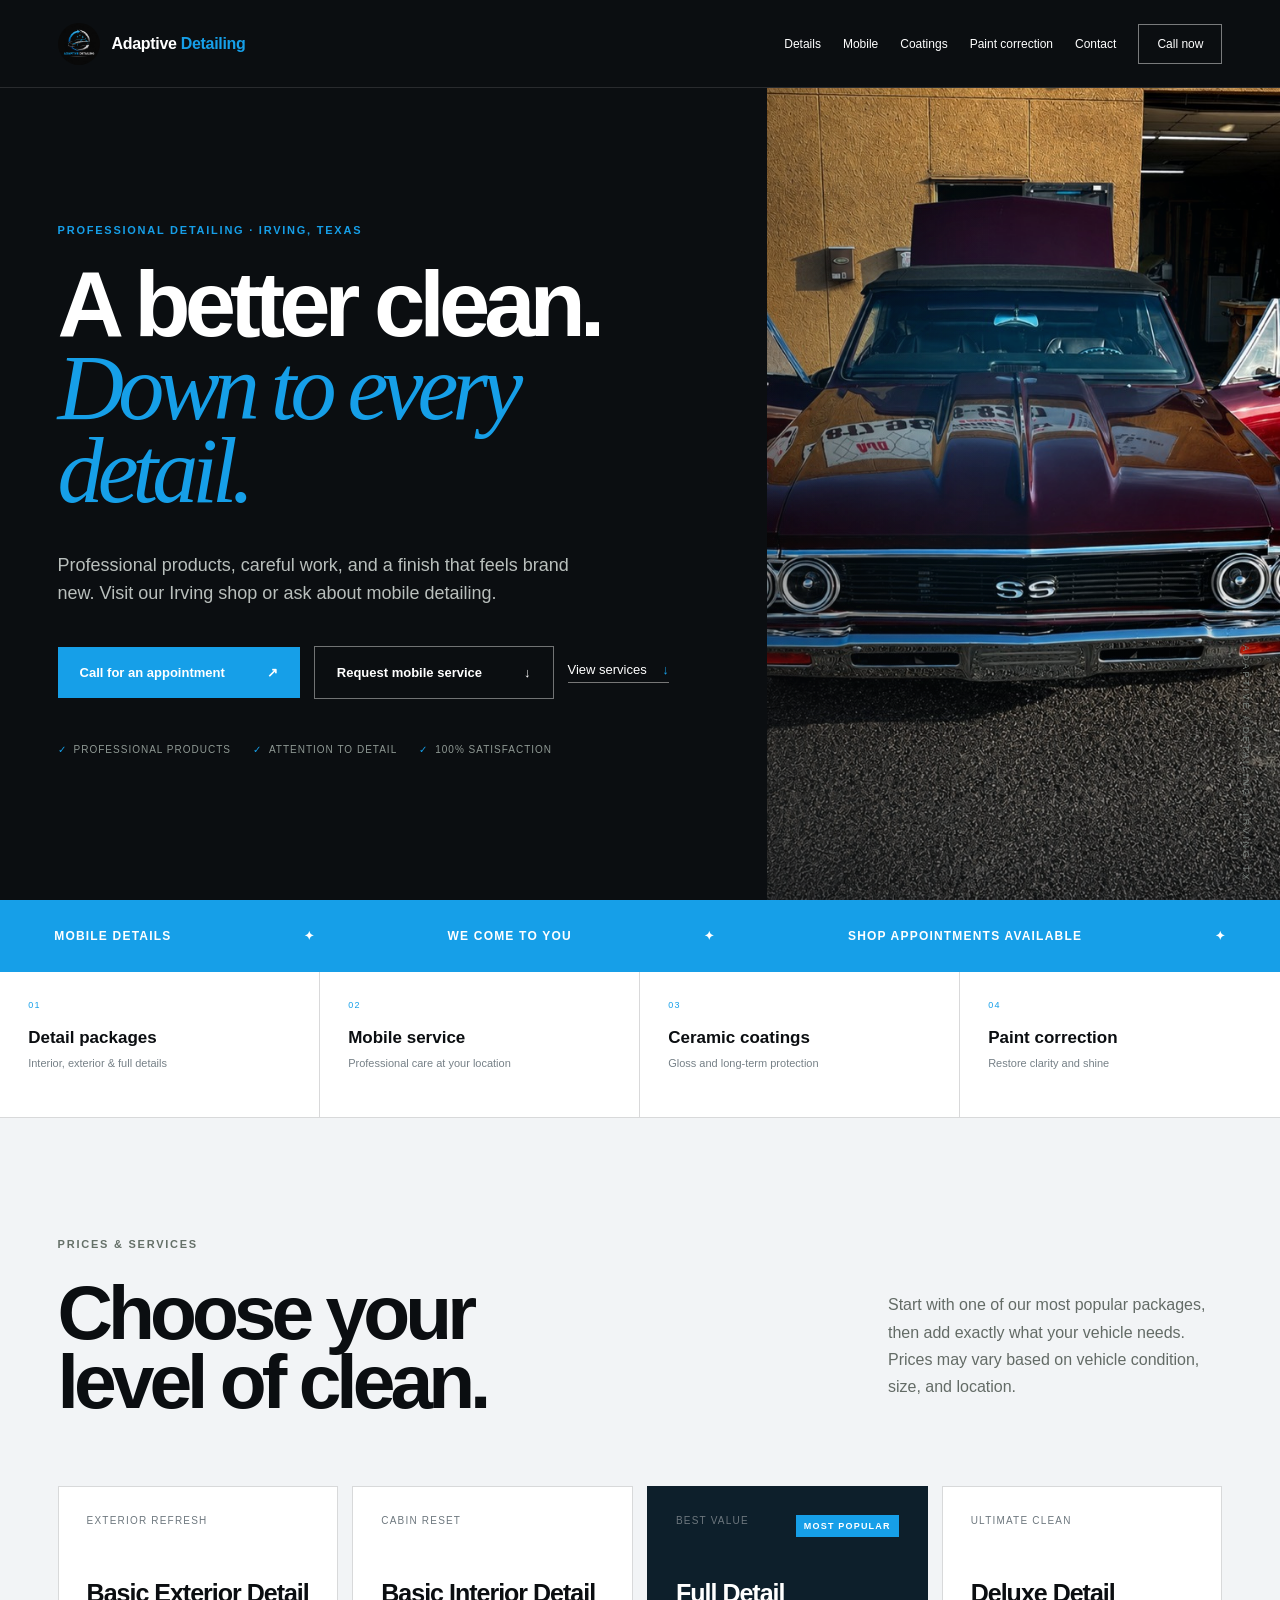
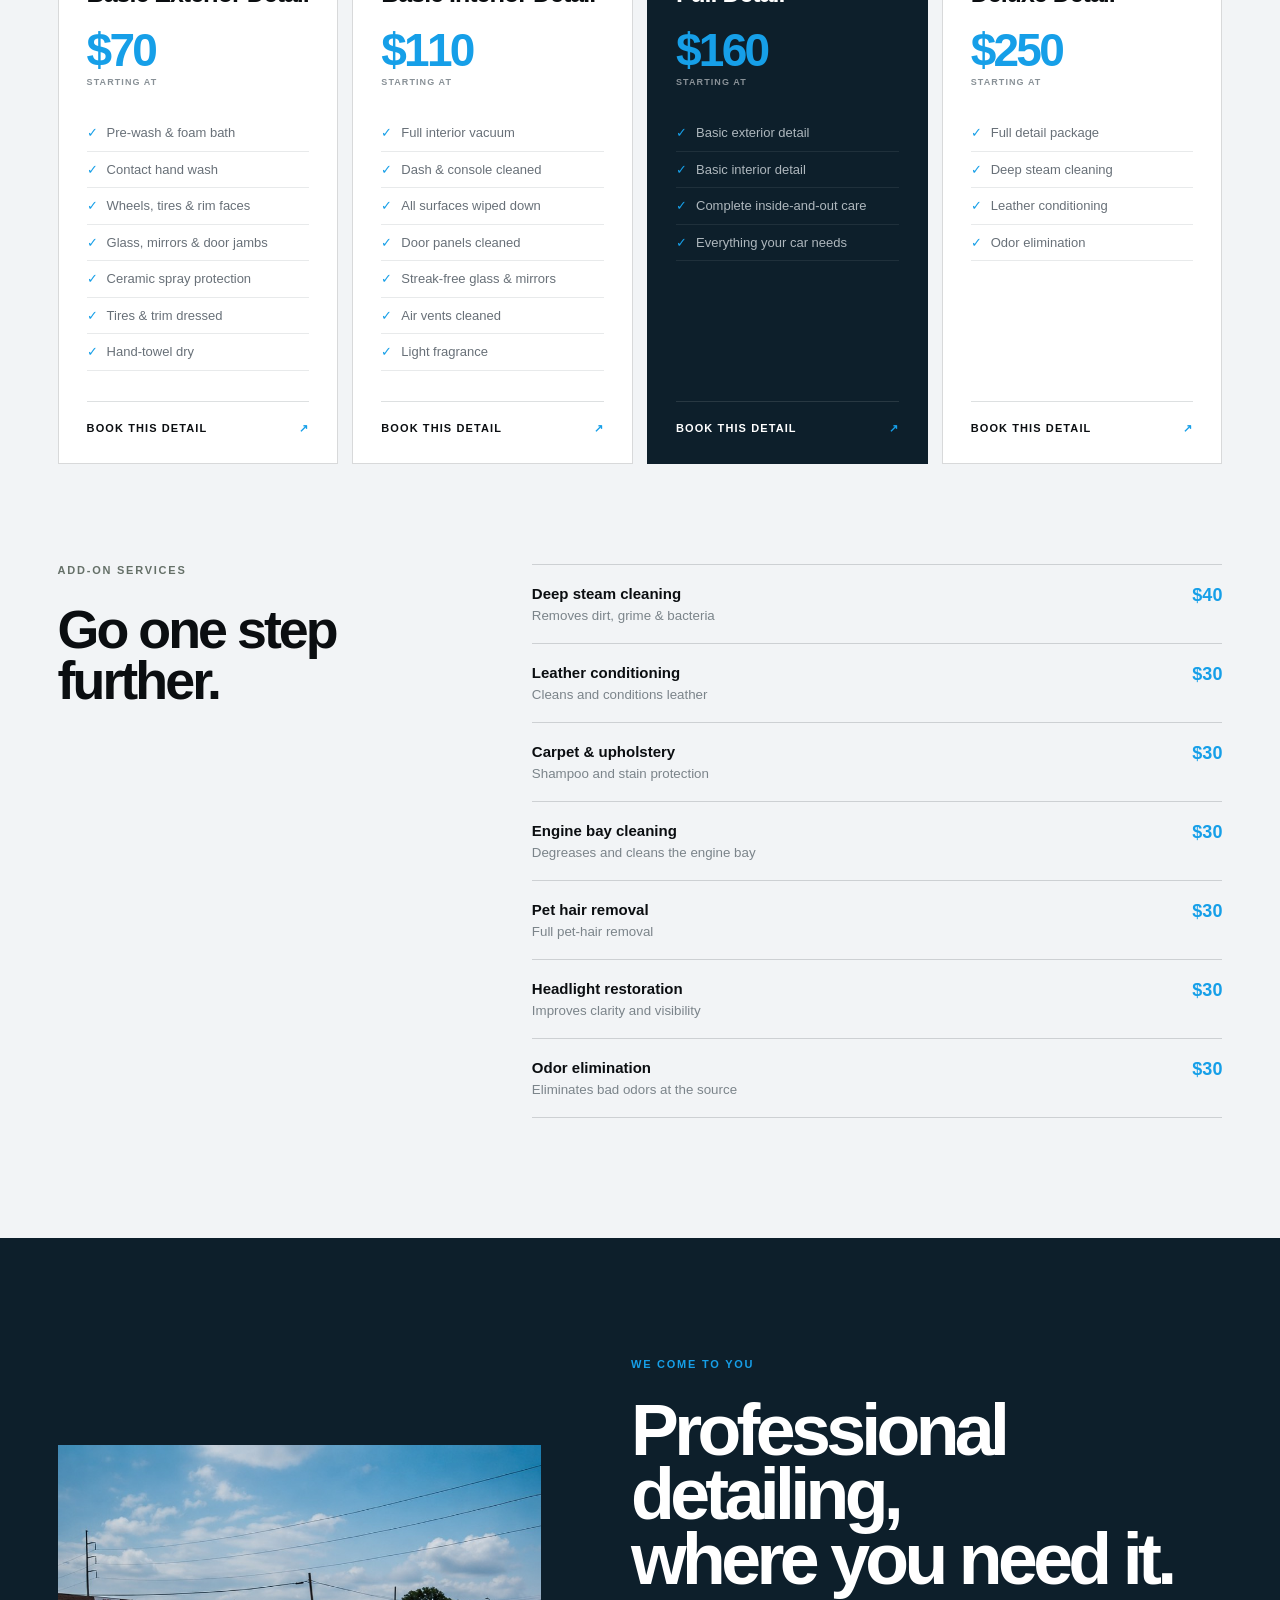
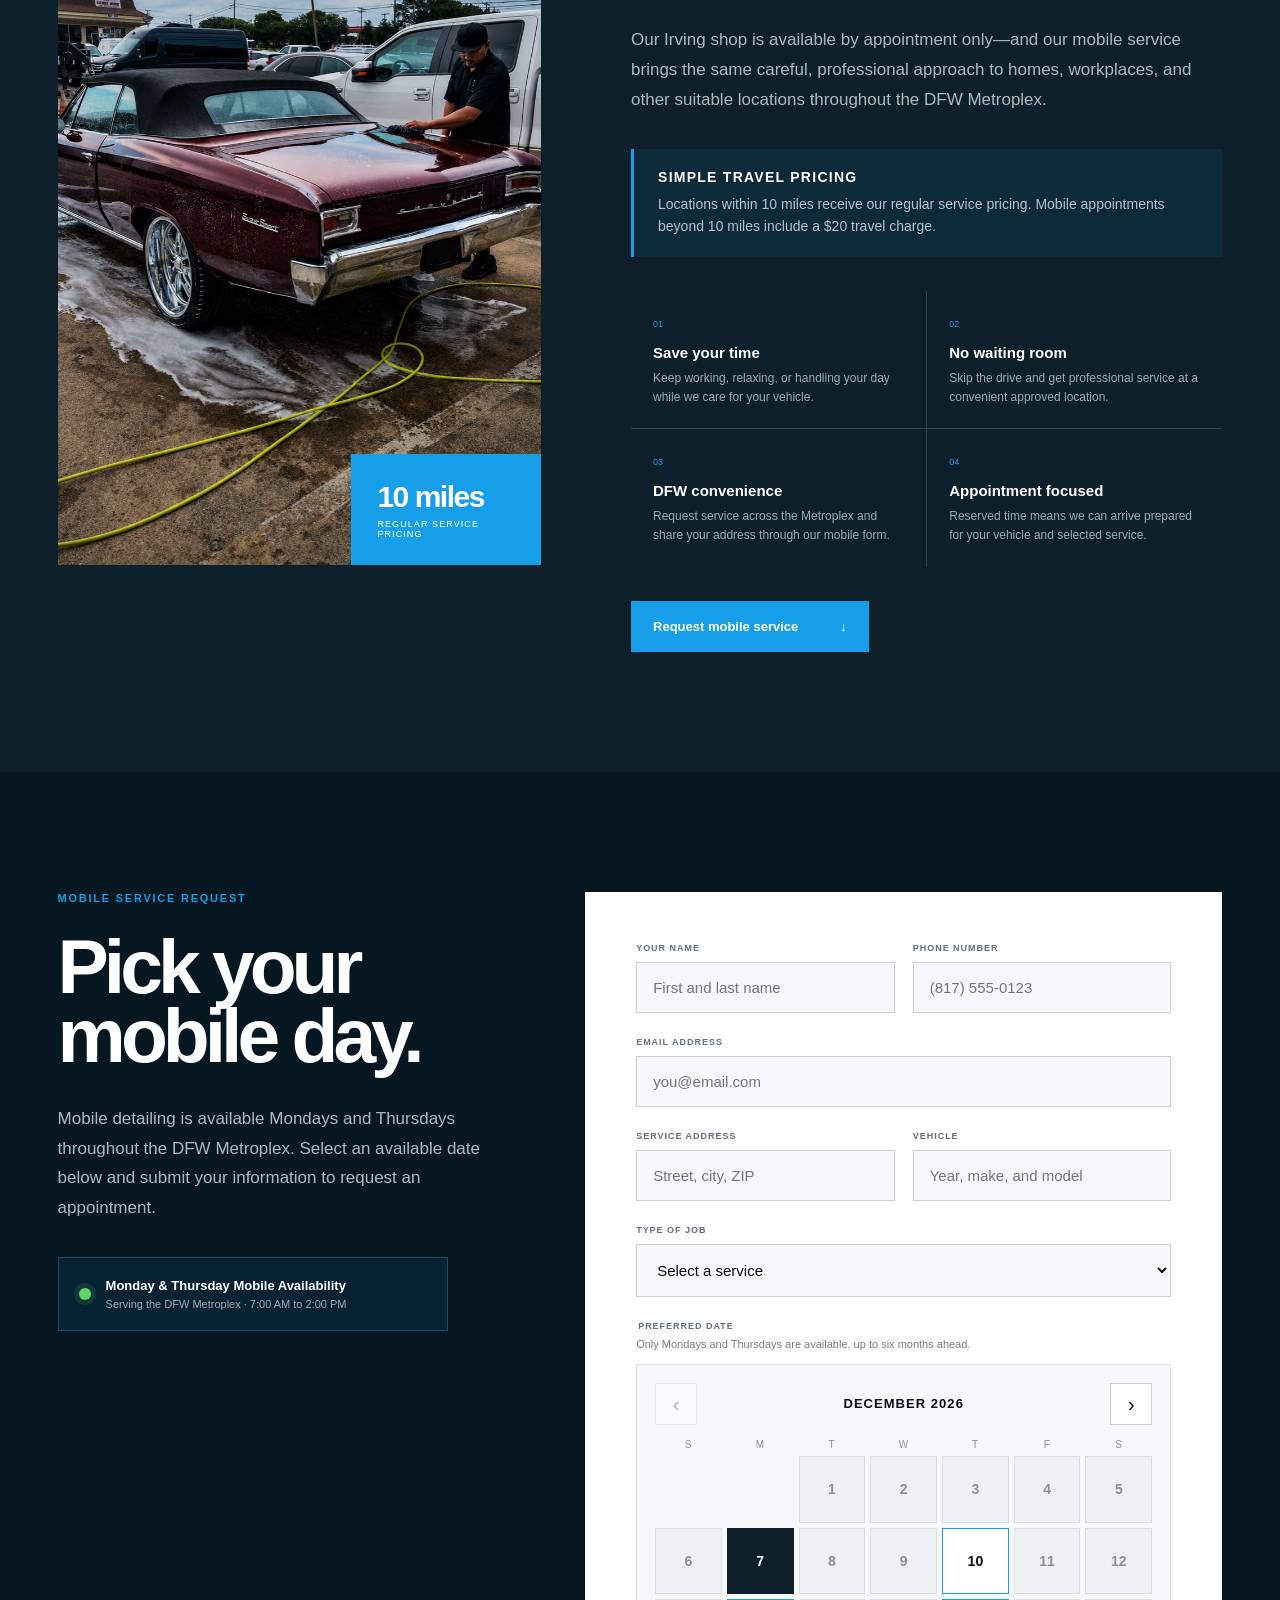
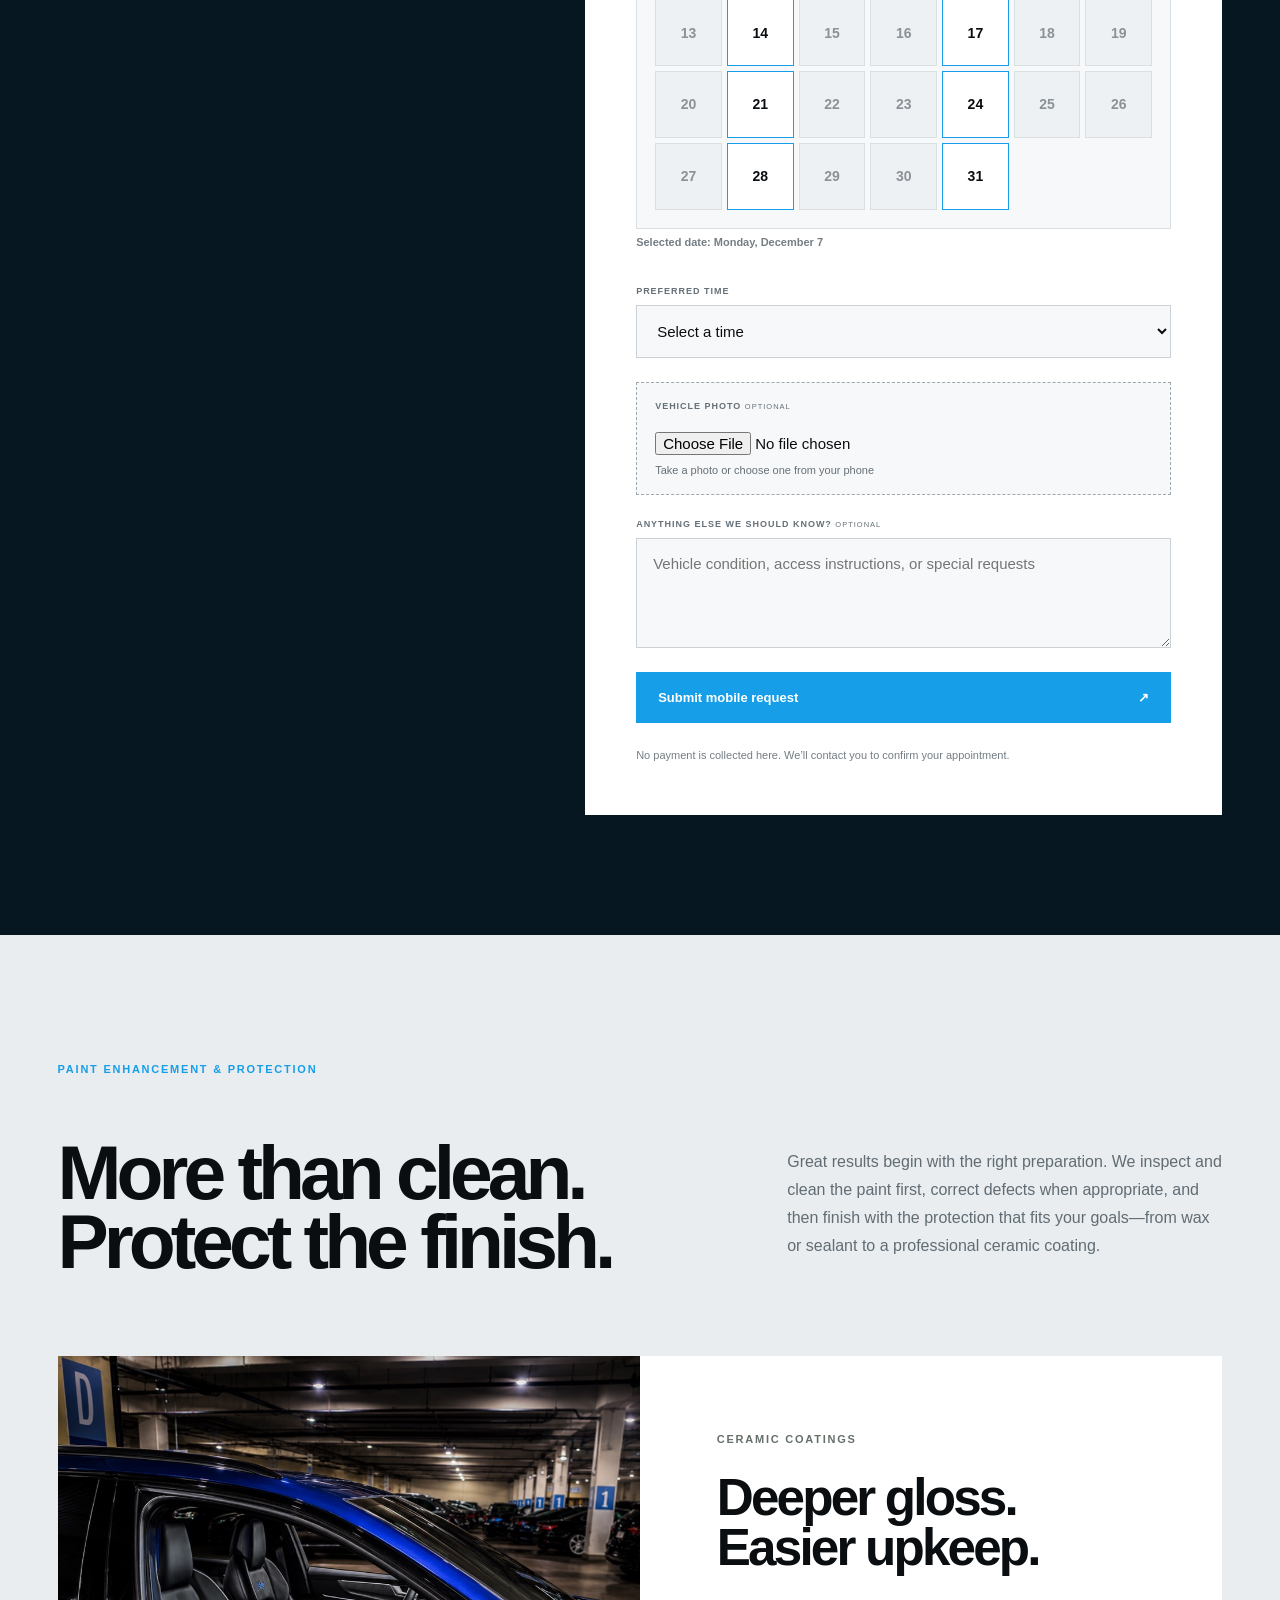
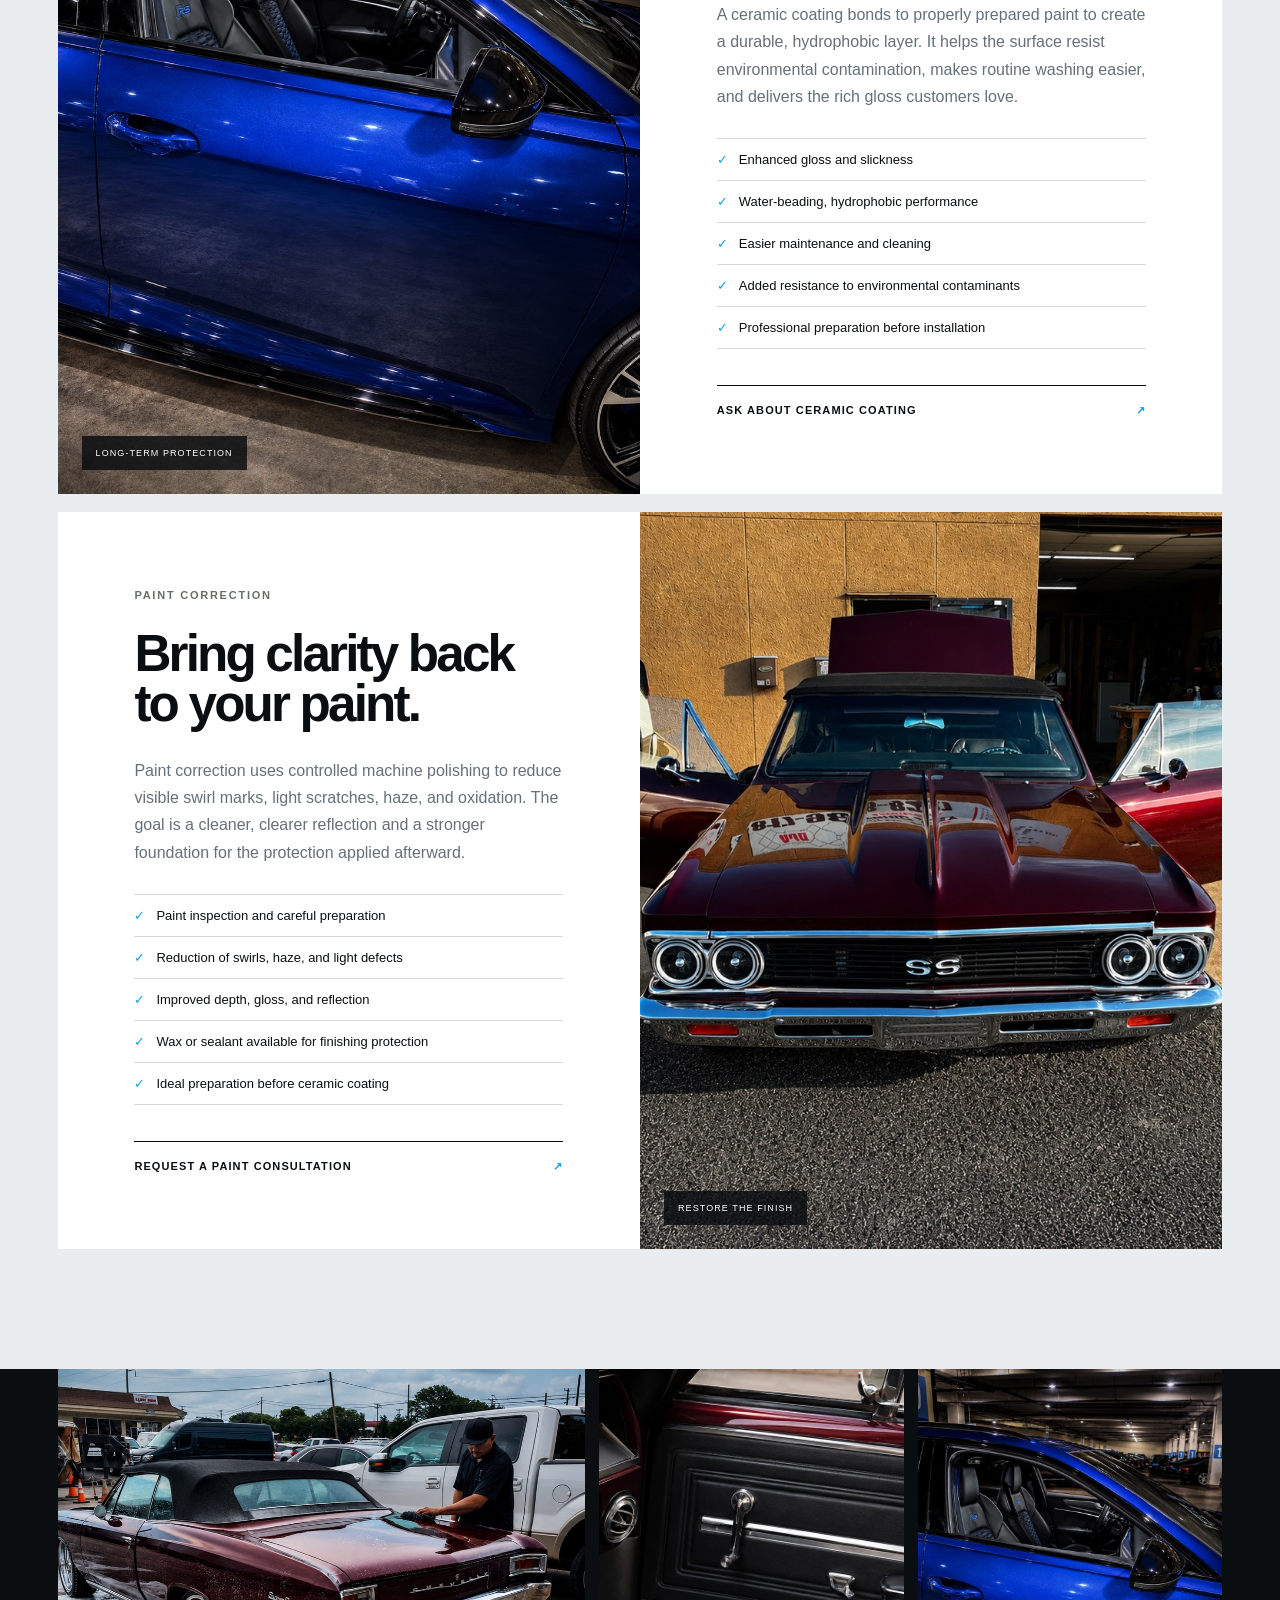
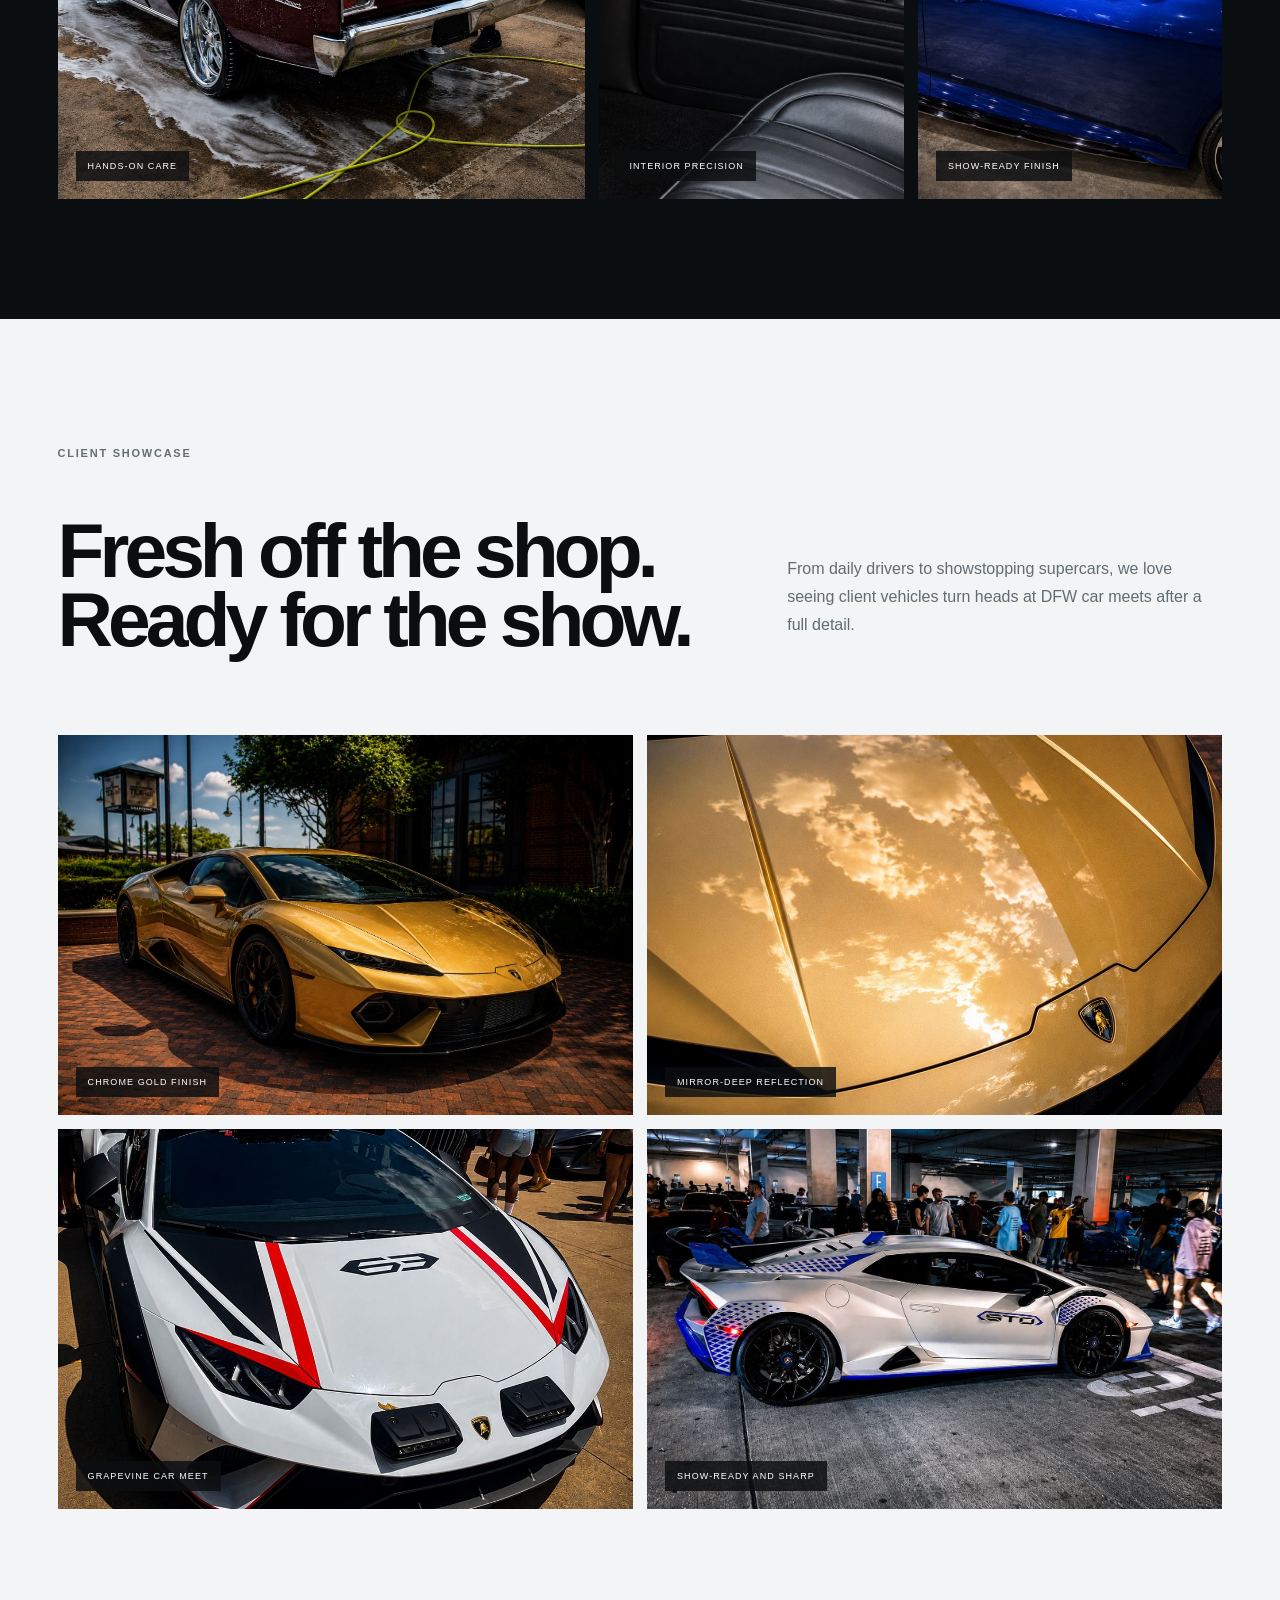
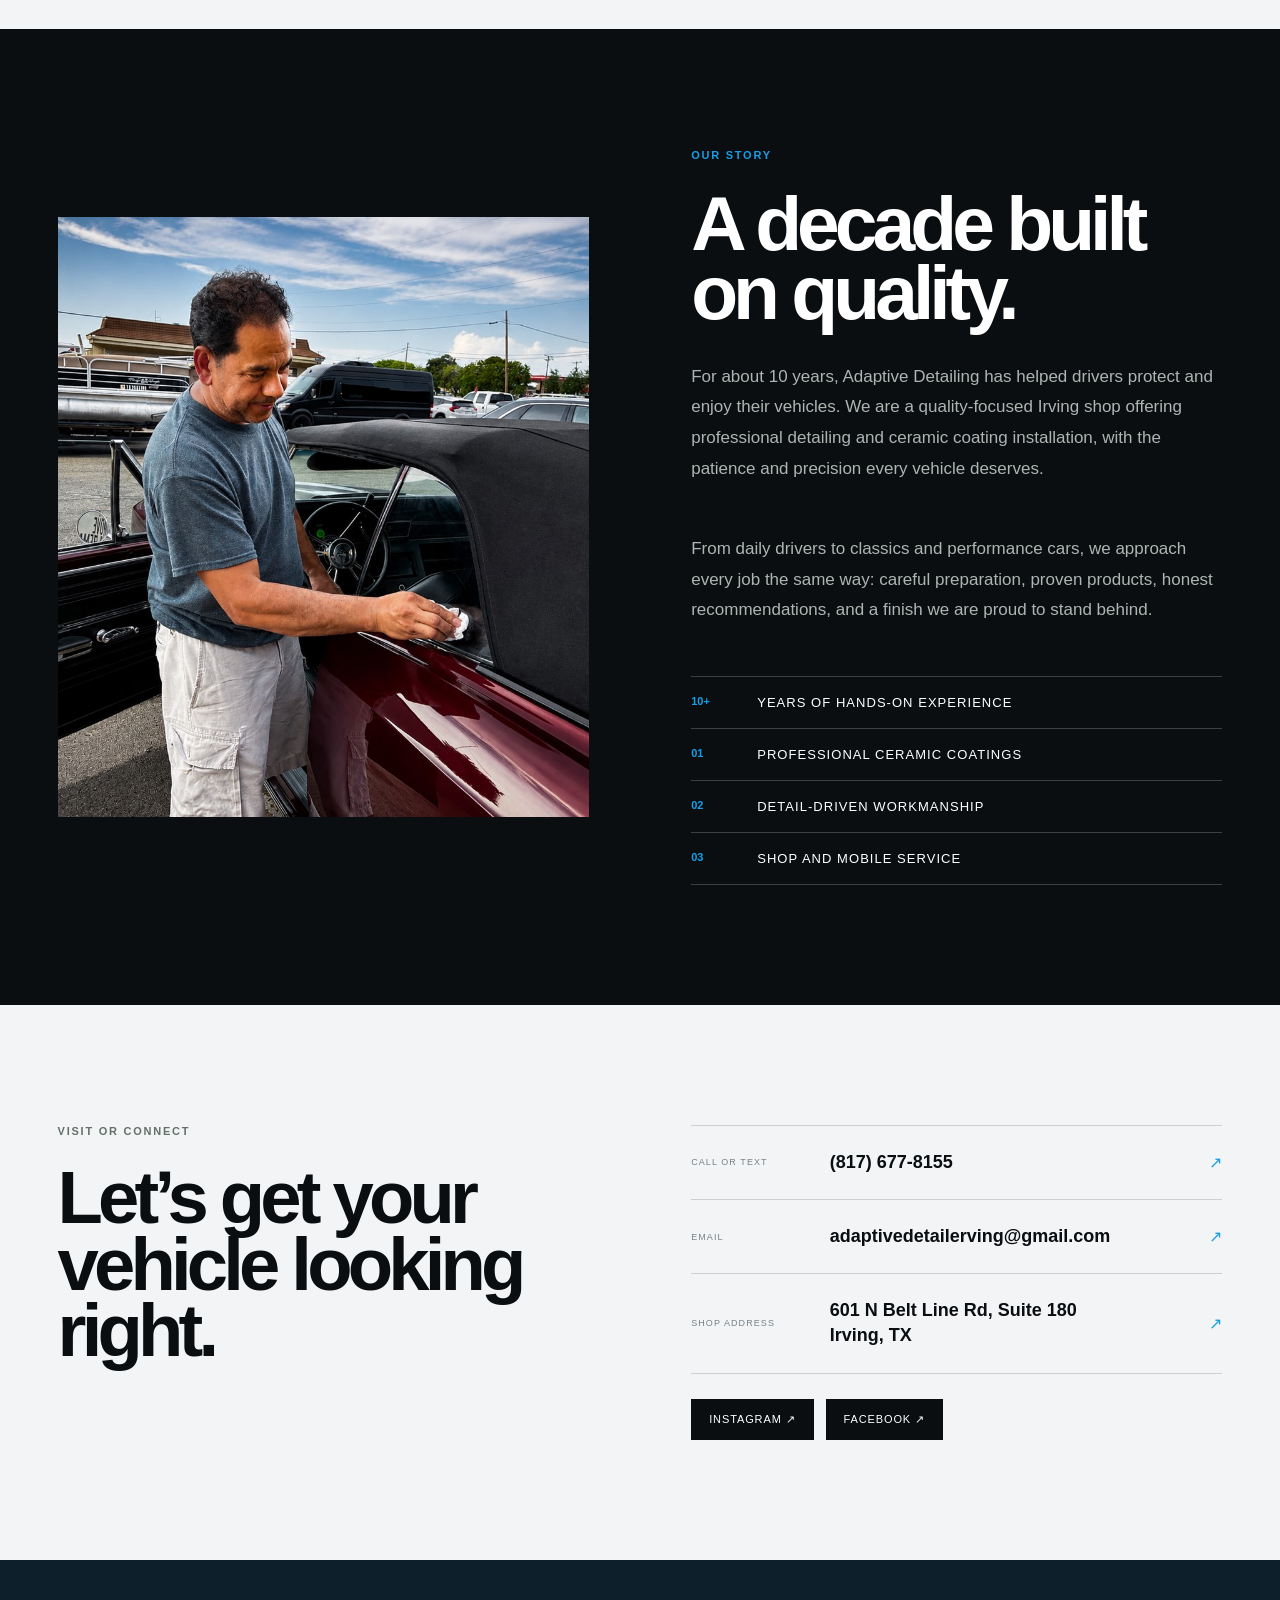
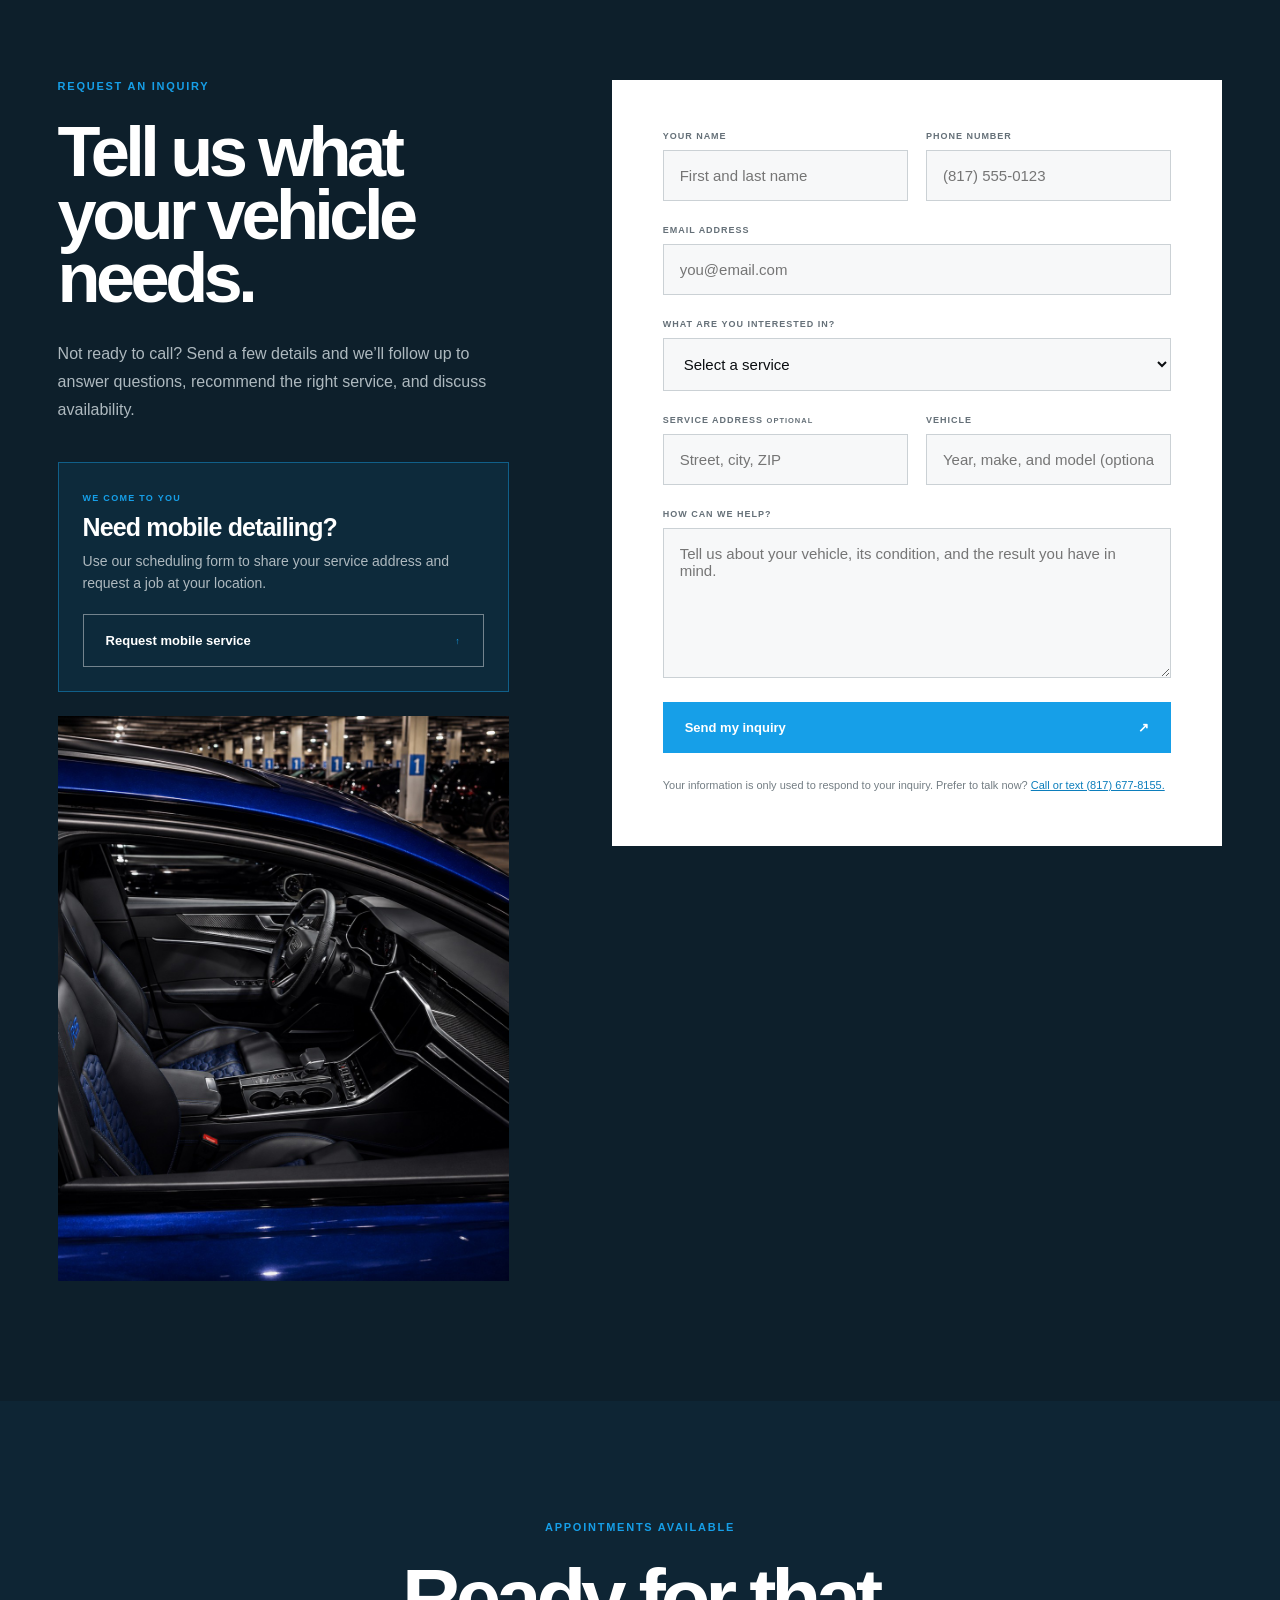
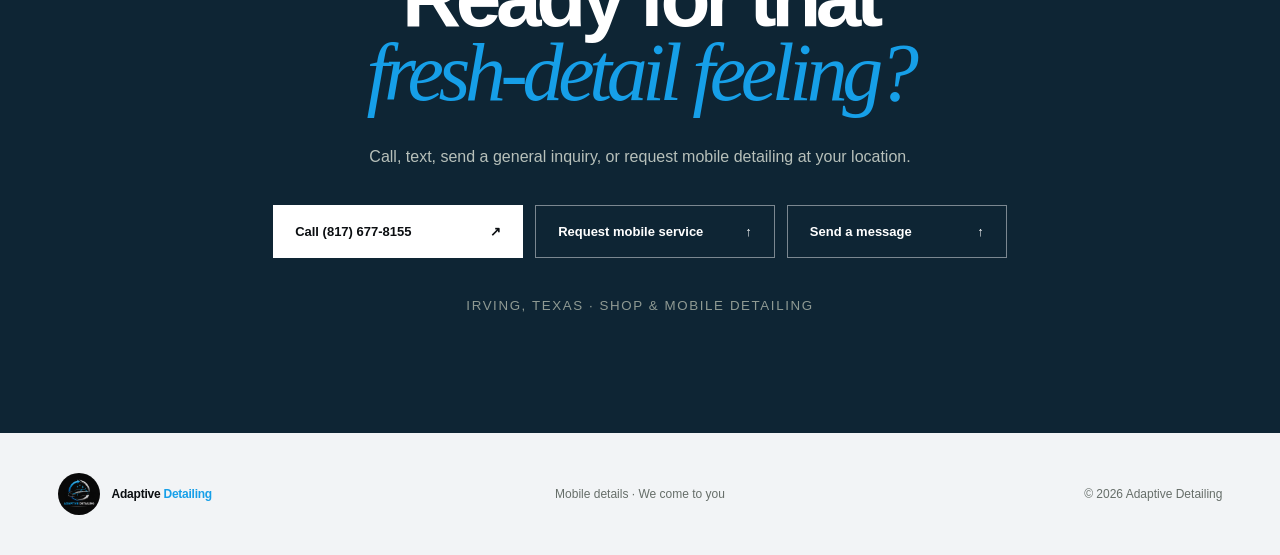
==== commit a048970e: "Add client showcase gallery section with Lamborghini photos - Add a new "Client showcase" section be" ====
--- a/index.html
+++ b/index.html
@@ -136,6 +136,16 @@
     <figure class="work-wide"><img src="5-Photo-5.jpg" alt="Adaptive Detailing hand washing a classic Chevrolet" loading="lazy"><figcaption>Hands-on care</figcaption></figure>
     <figure><img src="8-Photo-8.jpg" alt="Restored classic car interior after detailing" loading="lazy"><figcaption>Interior precision</figcaption></figure>
     <figure><img src="11-Photo-11.jpg" alt="Polished blue performance vehicle with a spotless interior" loading="lazy"><figcaption>Show-ready finish</figcaption></figure>
+  </section>
+
+  <section class="showcase section" id="showcase" aria-labelledby="showcase-title">
+    <div class="specialty-heading"><p class="eyebrow dark">Client showcase</p><h2 id="showcase-title">Fresh off the shop.<br>Ready for the show.</h2><p>From daily drivers to showstopping supercars, we love seeing client vehicles turn heads at DFW car meets after a full detail.</p></div>
+    <div class="showcase-grid">
+      <figure><img src="12-Photo-12.jpg" alt="Gold Lamborghini Huracán after a full exterior detail" loading="lazy"><figcaption>Chrome gold finish</figcaption></figure>
+      <figure><img src="13-Photo-13.jpg" alt="Close-up of a gold Lamborghini Huracán hood reflecting the sky" loading="lazy"><figcaption>Mirror-deep reflection</figcaption></figure>
+      <figure><img src="14-Photo-14.jpg" alt="White and red Lamborghini Huracán at a Grapevine car meet" loading="lazy"><figcaption>Grapevine car meet</figcaption></figure>
+      <figure><img src="15-Photo-15.jpg" alt="White and blue Lamborghini Huracán STO at a car show" loading="lazy"><figcaption>Show-ready and sharp</figcaption></figure>
+    </div>
   </section>
 
   <section class="about section" id="about">
--- a/styles.css
+++ b/styles.css
@@ -156,6 +156,11 @@
 .work-strip img { width:100%; height:100%; object-fit:cover; position:absolute; inset:0; transition:transform .45s ease; }
 .work-strip figure:hover img { transform:scale(1.025); }
 .work-strip figcaption { position:absolute; left:18px; bottom:18px; background:rgba(11,14,17,.82); color:white; padding:10px 12px; text-transform:uppercase; letter-spacing:.12em; font-size:9px; }
+.showcase-grid { display:grid; grid-template-columns:repeat(2,1fr); gap:14px; }
+.showcase-grid figure { margin:0; min-height:380px; position:relative; overflow:hidden; }
+.showcase-grid img { width:100%; height:100%; object-fit:cover; position:absolute; inset:0; transition:transform .45s ease; }
+.showcase-grid figure:hover img { transform:scale(1.025); }
+.showcase-grid figcaption { position:absolute; left:18px; bottom:18px; background:rgba(11,14,17,.82); color:white; padding:10px 12px; text-transform:uppercase; letter-spacing:.12em; font-size:9px; }
 .about { background:var(--ink); color:white; display:grid; grid-template-columns:1fr 1fr; gap:8vw; align-items:center; }
 .about-art { min-height:600px; position:relative; background:radial-gradient(circle at 50% 50%,#26302b 0,#131815 60%); display:grid; place-items:center; overflow:hidden; }
 .about-art img { width:100%; height:100%; position:absolute; inset:0; object-fit:cover; }
@@ -235,6 +240,7 @@
   .work-strip { padding:0 6vw 80px; grid-template-columns:1fr 1fr; }
   .work-strip .work-wide { grid-column:1 / -1; }
   .work-strip figure { min-height:300px; }
+  .showcase-grid figure { min-height:300px; }
   .field-row { grid-template-columns:1fr; }
   footer { grid-template-columns:1fr; }
   footer p:nth-child(2), footer p:last-child { text-align:left; }
@@ -246,6 +252,8 @@
   .work-strip { grid-template-columns:1fr; }
   .work-strip .work-wide { grid-column:auto; }
   .work-strip figure { min-height:330px; }
+  .showcase-grid { grid-template-columns:1fr; }
+  .showcase-grid figure { min-height:330px; }
   .contact-actions { flex-direction:column; width:100%; }
   .calendar { padding:12px; }
   .calendar-nav { width:38px; height:38px; font-size:18px; }
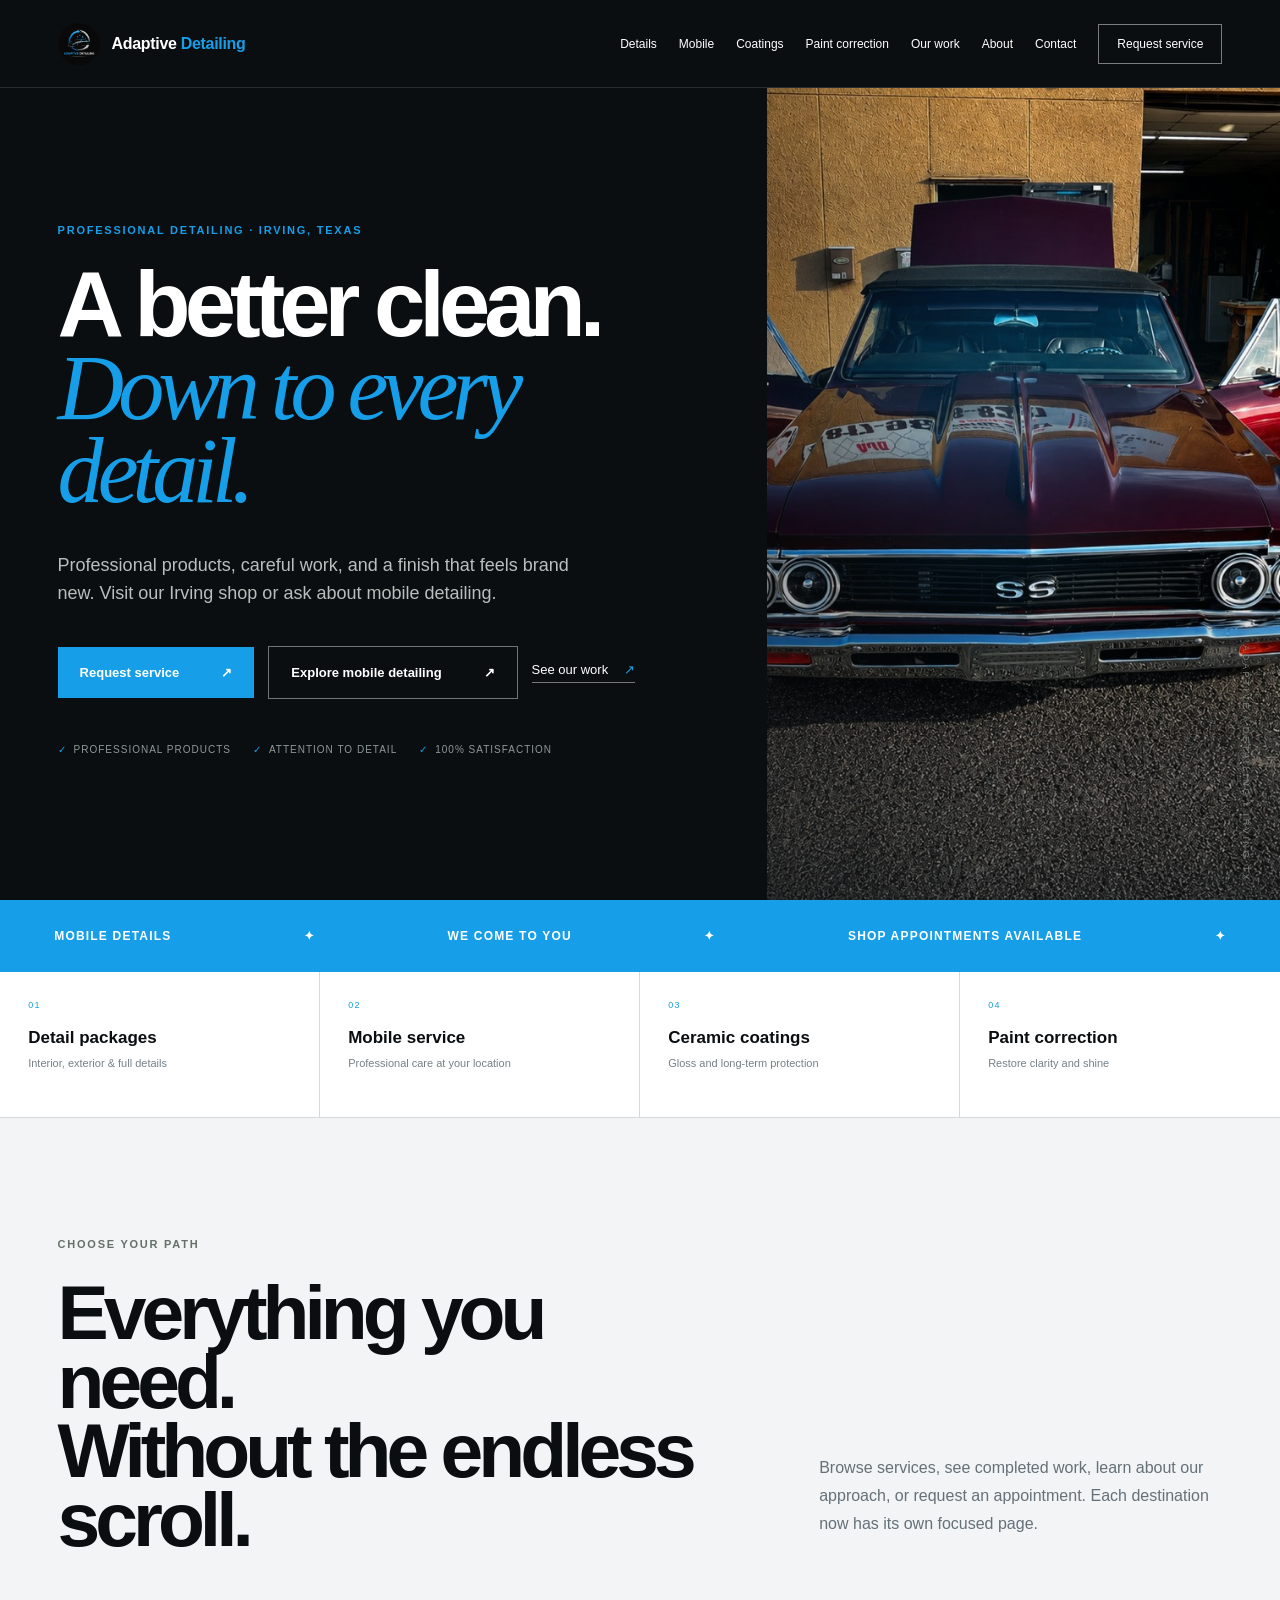
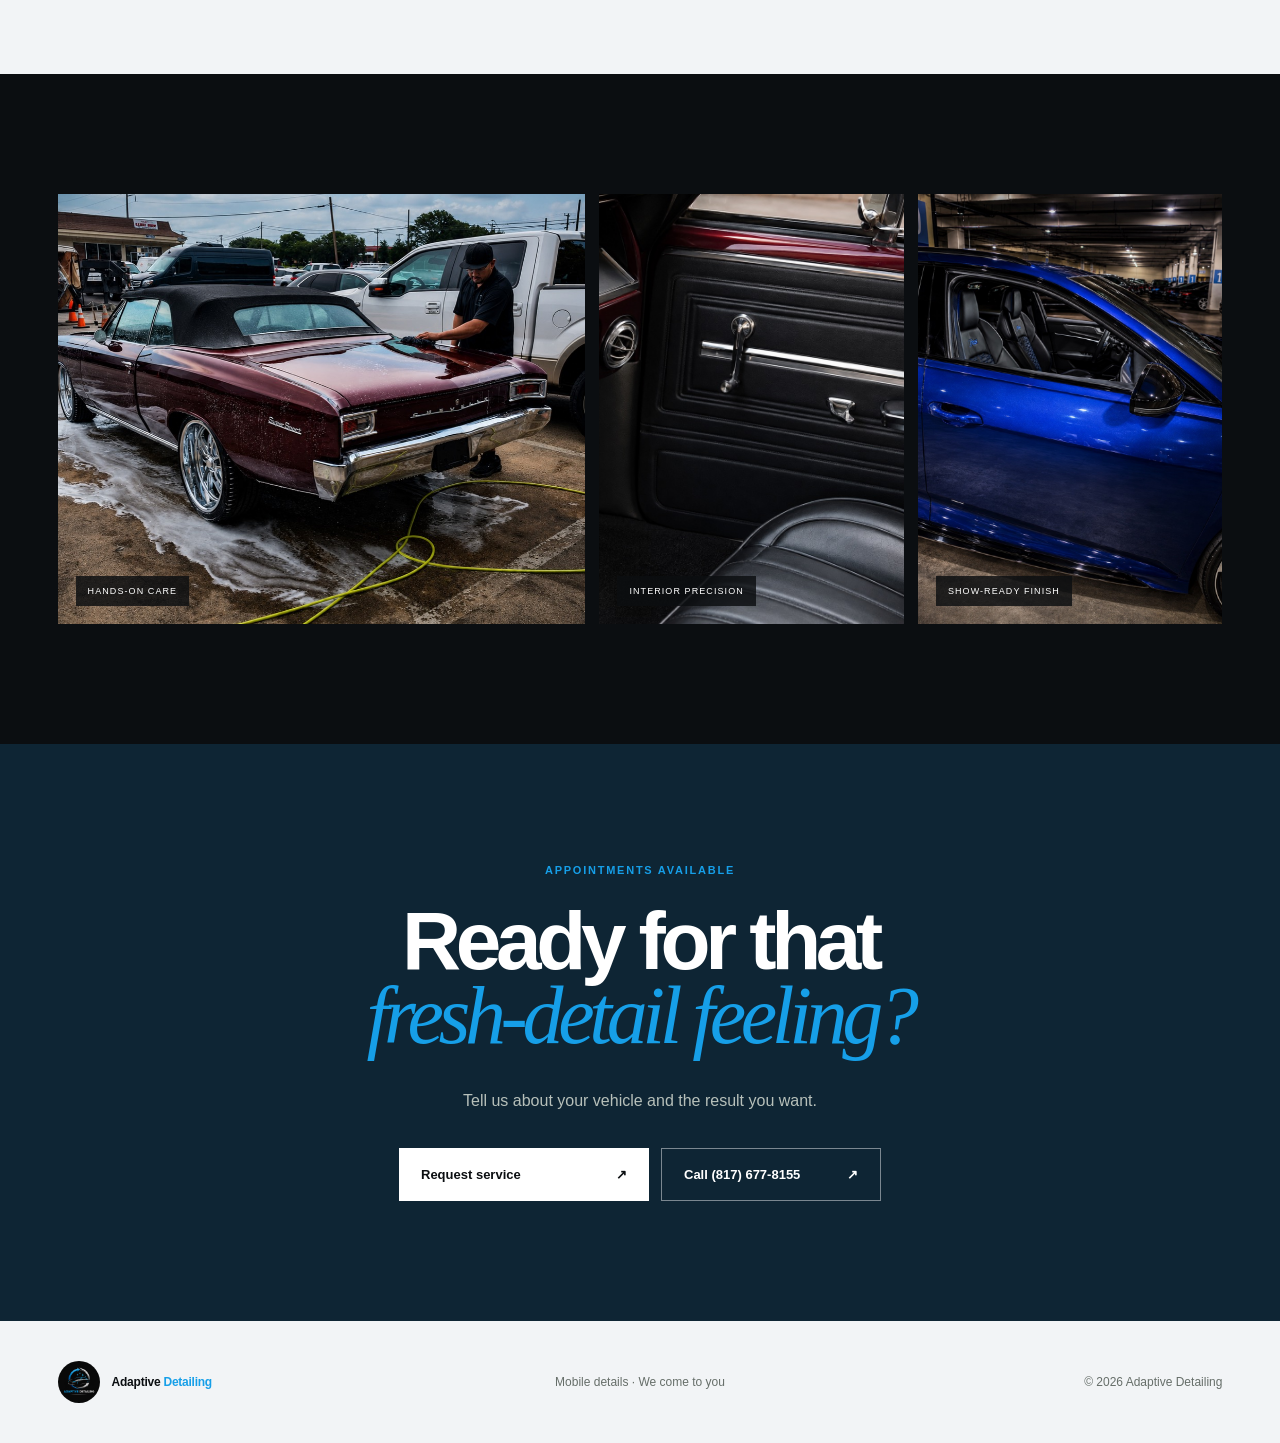
==== commit 25e99d19: "Convert site to multipage navigation" ====
--- a/index.html
+++ b/index.html
@@ -1,387 +1,25 @@
 <!doctype html>
 <html lang="en">
 <head>
-  <meta charset="utf-8">
-  <meta name="viewport" content="width=device-width, initial-scale=1">
-  <meta name="description" content="Professional shop and mobile automotive detailing in Irving, Texas. Exterior, interior, full, and deluxe detail packages.">
-  <meta name="theme-color" content="#0b0e11">
-  <title>Adaptive Detailing | Car Detailing in Irving, TX</title>
-  <link rel="canonical" href="https://adaptivedetaildfw.vip/">
-  <link rel="icon" href="adaptive-detailing-logo.jpg">
-  <link rel="stylesheet" href="styles.css">
+  <meta charset="utf-8"><meta name="viewport" content="width=device-width, initial-scale=1">
+  <meta name="description" content="Professional shop and mobile automotive detailing in Irving, Texas.">
+  <meta name="theme-color" content="#0b0e11"><title>Adaptive Detailing | Irving, TX</title>
+  <link rel="canonical" href="https://adaptivedetaildfw.vip/"><link rel="icon" href="adaptive-detailing-logo.jpg"><link rel="stylesheet" href="styles.css">
 </head>
-<body>
-<main>
+<body><main>
   <nav class="nav" aria-label="Main navigation">
-    <a class="brand" href="#top" aria-label="Adaptive Detailing home"><img src="adaptive-detailing-logo.jpg" alt=""><span>Adaptive <b>Detailing</b></span></a>
-    <div class="nav-links"><a href="#services">Details</a><a href="#mobile-service">Mobile</a><a href="#ceramic-coating">Coatings</a><a href="#paint-correction">Paint correction</a><a href="#inquiry">Contact</a><a class="nav-cta" href="tel:8176778155">Call now</a></div>
+    <a class="brand" href="index.html" aria-label="Adaptive Detailing home"><img src="adaptive-detailing-logo.jpg" alt=""><span>Adaptive <b>Detailing</b></span></a>
+    <button class="menu-toggle" type="button" aria-expanded="false" aria-controls="site-menu"><span></span><span></span><span></span><b>Menu</b></button>
+    <div class="nav-links" id="site-menu"><a href="services.html">Details</a><a href="mobile.html">Mobile</a><a href="coatings.html">Coatings</a><a href="paint-correction.html">Paint correction</a><a href="work.html">Our work</a><a href="about.html">About</a><a href="contact.html">Contact</a><a class="nav-cta" href="request-service.html">Request service</a></div>
   </nav>
-
-  <section class="hero" id="top">
-    <div class="hero-copy">
-      <p class="eyebrow">Professional detailing · Irving, Texas</p>
-      <h1>A better clean.<br><em>Down to every detail.</em></h1>
-      <p class="hero-text">Professional products, careful work, and a finish that feels brand new. Visit our Irving shop or ask about mobile detailing.</p>
-      <div class="hero-actions"><a class="button button-primary" href="tel:8176778155">Call for an appointment <span>↗</span></a><a class="button button-mobile" href="#mobile-request">Request mobile service <span>↓</span></a><a class="text-link" href="#services">View services <span>↓</span></a></div>
-      <div class="hero-proof"><span>Professional products</span><span>Attention to detail</span><span>100% satisfaction</span></div>
-    </div>
+  <section class="hero">
+    <div class="hero-copy"><p class="eyebrow">Professional detailing · Irving, Texas</p><h1>A better clean.<br><em>Down to every detail.</em></h1><p class="hero-text">Professional products, careful work, and a finish that feels brand new. Visit our Irving shop or ask about mobile detailing.</p><div class="hero-actions"><a class="button button-primary" href="request-service.html">Request service <span>↗</span></a><a class="button button-mobile" href="mobile.html">Explore mobile detailing <span>↗</span></a><a class="text-link" href="work.html">See our work <span>↗</span></a></div><div class="hero-proof"><span>Professional products</span><span>Attention to detail</span><span>100% satisfaction</span></div></div>
     <div class="hero-visual"><img class="hero-photo" src="1-Photo-1.jpg" alt="Freshly detailed classic Chevrolet at the Adaptive Detailing shop"><div class="blue-glow" aria-hidden="true"></div><p class="vertical-type">ADAPTIVE / DETAILING / IRVING TX</p></div>
   </section>
-
   <section class="marquee" aria-label="Brand values"><span>Mobile details</span><i>✦</i><span>We come to you</span><i>✦</i><span>Shop appointments available</span><i>✦</i></section>
-
-  <nav class="service-menu" aria-label="Explore our services">
-    <a href="#services"><small>01</small><strong>Detail packages</strong><span>Interior, exterior &amp; full details</span></a>
-    <a href="#mobile-service"><small>02</small><strong>Mobile service</strong><span>Professional care at your location</span></a>
-    <a href="#ceramic-coating"><small>03</small><strong>Ceramic coatings</strong><span>Gloss and long-term protection</span></a>
-    <a href="#paint-correction"><small>04</small><strong>Paint correction</strong><span>Restore clarity and shine</span></a>
-  </nav>
-
-  <section class="services section" id="services">
-    <div class="section-heading"><div><p class="eyebrow dark">Prices &amp; services</p><h2>Choose your<br>level of clean.</h2></div><p>Start with one of our most popular packages, then add exactly what your vehicle needs. Prices may vary based on vehicle condition, size, and location.</p></div>
-    <div class="package-grid">
-      <article class="package-card"><div class="package-top"><span>Exterior refresh</span></div><h3>Basic Exterior Detail</h3><p class="price">$70<small>starting at</small></p><ul><li>Pre-wash &amp; foam bath</li><li>Contact hand wash</li><li>Wheels, tires &amp; rim faces</li><li>Glass, mirrors &amp; door jambs</li><li>Ceramic spray protection</li><li>Tires &amp; trim dressed</li><li>Hand-towel dry</li></ul><a href="tel:8176778155">Book this detail <span>↗</span></a></article>
-      <article class="package-card"><div class="package-top"><span>Cabin reset</span></div><h3>Basic Interior Detail</h3><p class="price">$110<small>starting at</small></p><ul><li>Full interior vacuum</li><li>Dash &amp; console cleaned</li><li>All surfaces wiped down</li><li>Door panels cleaned</li><li>Streak-free glass &amp; mirrors</li><li>Air vents cleaned</li><li>Light fragrance</li></ul><a href="tel:8176778155">Book this detail <span>↗</span></a></article>
-      <article class="package-card featured"><div class="package-top"><span>Best value</span><b>Most popular</b></div><h3>Full Detail</h3><p class="price">$160<small>starting at</small></p><ul><li>Basic exterior detail</li><li>Basic interior detail</li><li>Complete inside-and-out care</li><li>Everything your car needs</li></ul><a href="tel:8176778155">Book this detail <span>↗</span></a></article>
-      <article class="package-card"><div class="package-top"><span>Ultimate clean</span></div><h3>Deluxe Detail</h3><p class="price">$250<small>starting at</small></p><ul><li>Full detail package</li><li>Deep steam cleaning</li><li>Leather conditioning</li><li>Odor elimination</li></ul><a href="tel:8176778155">Book this detail <span>↗</span></a></article>
-    </div>
-
-    <div class="addons">
-      <div class="addons-title"><p class="eyebrow dark">Add-on services</p><h3>Go one step further.</h3></div>
-      <div class="addon-list">
-        <div class="addon-row"><div><strong>Deep steam cleaning</strong><small>Removes dirt, grime &amp; bacteria</small></div><b>$40</b></div>
-        <div class="addon-row"><div><strong>Leather conditioning</strong><small>Cleans and conditions leather</small></div><b>$30</b></div>
-        <div class="addon-row"><div><strong>Carpet &amp; upholstery</strong><small>Shampoo and stain protection</small></div><b>$30</b></div>
-        <div class="addon-row"><div><strong>Engine bay cleaning</strong><small>Degreases and cleans the engine bay</small></div><b>$30</b></div>
-        <div class="addon-row"><div><strong>Pet hair removal</strong><small>Full pet-hair removal</small></div><b>$30</b></div>
-        <div class="addon-row"><div><strong>Headlight restoration</strong><small>Improves clarity and visibility</small></div><b>$30</b></div>
-        <div class="addon-row"><div><strong>Odor elimination</strong><small>Eliminates bad odors at the source</small></div><b>$30</b></div>
-      </div>
-    </div>
-  </section>
-
-  <section class="mobile-service section" id="mobile-service">
-    <div class="mobile-service-photo"><img src="5-Photo-5.jpg" alt="Adaptive Detailing providing mobile service at a customer's location" loading="lazy"><div class="distance-badge"><strong>10 miles</strong><span>Regular service pricing</span></div></div>
-    <div class="mobile-service-copy">
-      <p class="eyebrow">We come to you</p>
-      <h2>Professional detailing,<br>where you need it.</h2>
-      <p>Our Irving shop is available by appointment only—and our mobile service brings the same careful, professional approach to homes, workplaces, and other suitable locations throughout the DFW Metroplex.</p>
-      <div class="travel-note"><strong>Simple travel pricing</strong><p>Locations within 10 miles receive our regular service pricing. Mobile appointments beyond 10 miles include a $20 travel charge.</p></div>
-      <div class="benefit-grid">
-        <div><span>01</span><strong>Save your time</strong><p>Keep working, relaxing, or handling your day while we care for your vehicle.</p></div>
-        <div><span>02</span><strong>No waiting room</strong><p>Skip the drive and get professional service at a convenient approved location.</p></div>
-        <div><span>03</span><strong>DFW convenience</strong><p>Request service across the Metroplex and share your address through our mobile form.</p></div>
-        <div><span>04</span><strong>Appointment focused</strong><p>Reserved time means we can arrive prepared for your vehicle and selected service.</p></div>
-      </div>
-      <a class="button button-primary" href="#mobile-request">Request mobile service <span>↓</span></a>
-    </div>
-  </section>
-
-  <section class="mobile-booking section" id="mobile-request">
-    <div class="mobile-booking-intro">
-      <p class="eyebrow">Mobile service request</p>
-      <h2>Pick your<br>mobile day.</h2>
-      <p>Mobile detailing is available Mondays and Thursdays throughout the DFW Metroplex. Select an available date below and submit your information to request an appointment.</p>
-      <div class="booking-availability"><span></span><div><strong>Monday &amp; Thursday Mobile Availability</strong><small>Serving the DFW Metroplex · 7:00 AM to 2:00 PM</small></div></div>
-    </div>
-    <form class="mobile-booking-form" id="mobile-booking-form" action="/api/leads" method="POST" enctype="multipart/form-data">
-      <input type="hidden" name="source" value="adaptivedetaildfw.vip mobile request">
-      <input type="text" name="website" tabindex="-1" autocomplete="off" hidden>
-      <input type="hidden" name="requestedDate" id="mobile-date">
-      <div class="field-row">
-        <label><span>Your name</span><input type="text" name="name" autocomplete="name" placeholder="First and last name" required></label>
-        <label><span>Phone number</span><input type="tel" name="phone" autocomplete="tel" placeholder="(817) 555-0123" required></label>
-      </div>
-      <label><span>Email address</span><input type="email" name="email" autocomplete="email" placeholder="you@email.com" required></label>
-      <div class="field-row">
-        <label><span>Service address</span><input type="text" name="address" autocomplete="street-address" placeholder="Street, city, ZIP" required></label>
-        <label><span>Vehicle</span><input type="text" name="vehicle" placeholder="Year, make, and model" required></label>
-      </div>
-      <label><span>Type of job</span><select name="requestedService" required><option value="" selected disabled>Select a service</option><option>Basic Exterior Detail</option><option>Basic Interior Detail</option><option>Full Detail</option><option>Deluxe Detail</option><option>Ceramic Coating</option><option>Paint Correction</option><option>Other / Not sure</option></select></label>
-      <fieldset class="booking-fieldset">
-        <legend>Preferred date</legend>
-        <p>Only Mondays and Thursdays are available, up to six months ahead.</p>
-        <div class="calendar" id="mobile-calendar">
-          <div class="calendar-header">
-            <button type="button" class="calendar-nav" id="calendar-prev" aria-label="Previous month">‹</button>
-            <strong id="calendar-month-label"></strong>
-            <button type="button" class="calendar-nav" id="calendar-next" aria-label="Next month">›</button>
-          </div>
-          <div class="calendar-weekdays" aria-hidden="true"><span>S</span><span>M</span><span>T</span><span>W</span><span>T</span><span>F</span><span>S</span></div>
-          <div class="calendar-grid" id="calendar-grid" role="grid" aria-label="Available mobile service dates"></div>
-        </div>
-        <p class="calendar-selected" id="calendar-selected-label" aria-live="polite"></p>
-      </fieldset>
-      <label><span>Preferred time</span><select name="requestedTime" required><option value="" selected disabled>Select a time</option><option>7:00 AM</option><option>8:00 AM</option><option>9:00 AM</option><option>10:00 AM</option><option>11:00 AM</option><option>12:00 PM</option><option>1:00 PM</option><option>2:00 PM</option></select></label>
-      <label class="photo-upload"><span>Vehicle photo <small>Optional</small></span><input type="file" name="photo" accept="image/*" capture="environment"><b>Take a photo or choose one from your phone</b></label>
-      <label><span>Anything else we should know? <small>Optional</small></span><textarea name="notes" rows="4" placeholder="Vehicle condition, access instructions, or special requests"></textarea></label>
-      <button class="button form-button" type="submit">Submit mobile request <span>↗</span></button>
-      <p class="form-note" aria-live="polite">No payment is collected here. We’ll contact you to confirm your appointment.</p>
-    </form>
-  </section>
-
-  <section class="specialty-services section" aria-labelledby="specialty-title">
-    <div class="specialty-heading"><p class="eyebrow">Paint enhancement &amp; protection</p><h2 id="specialty-title">More than clean.<br>Protect the finish.</h2><p>Great results begin with the right preparation. We inspect and clean the paint first, correct defects when appropriate, and then finish with the protection that fits your goals—from wax or sealant to a professional ceramic coating.</p></div>
-    <article class="specialty-card" id="ceramic-coating">
-      <div class="specialty-image"><img src="11-Photo-11.jpg" alt="Glossy blue vehicle displaying a professionally protected finish" loading="lazy"><span>Long-term protection</span></div>
-      <div class="specialty-copy"><p class="eyebrow dark">Ceramic coatings</p><h3>Deeper gloss. Easier upkeep.</h3><p>A ceramic coating bonds to properly prepared paint to create a durable, hydrophobic layer. It helps the surface resist environmental contamination, makes routine washing easier, and delivers the rich gloss customers love.</p><ul><li>Enhanced gloss and slickness</li><li>Water-beading, hydrophobic performance</li><li>Easier maintenance and cleaning</li><li>Added resistance to environmental contaminants</li><li>Professional preparation before installation</li></ul><a href="#inquiry">Ask about ceramic coating <span>↗</span></a></div>
-    </article>
-    <article class="specialty-card reverse" id="paint-correction">
-      <div class="specialty-image"><img src="1-Photo-1.jpg" alt="Classic Chevrolet with a deep reflective finish after professional paint care" loading="lazy"><span>Restore the finish</span></div>
-      <div class="specialty-copy"><p class="eyebrow dark">Paint correction</p><h3>Bring clarity back to your paint.</h3><p>Paint correction uses controlled machine polishing to reduce visible swirl marks, light scratches, haze, and oxidation. The goal is a cleaner, clearer reflection and a stronger foundation for the protection applied afterward.</p><ul><li>Paint inspection and careful preparation</li><li>Reduction of swirls, haze, and light defects</li><li>Improved depth, gloss, and reflection</li><li>Wax or sealant available for finishing protection</li><li>Ideal preparation before ceramic coating</li></ul><a href="#inquiry">Request a paint consultation <span>↗</span></a></div>
-    </article>
-  </section>
-
-  <section class="work-strip" aria-label="Recent detailing work">
-    <figure class="work-wide"><img src="5-Photo-5.jpg" alt="Adaptive Detailing hand washing a classic Chevrolet" loading="lazy"><figcaption>Hands-on care</figcaption></figure>
-    <figure><img src="8-Photo-8.jpg" alt="Restored classic car interior after detailing" loading="lazy"><figcaption>Interior precision</figcaption></figure>
-    <figure><img src="11-Photo-11.jpg" alt="Polished blue performance vehicle with a spotless interior" loading="lazy"><figcaption>Show-ready finish</figcaption></figure>
-  </section>
-
-  <section class="showcase section" id="showcase" aria-labelledby="showcase-title">
-    <div class="specialty-heading"><p class="eyebrow dark">Client showcase</p><h2 id="showcase-title">Fresh off the shop.<br>Ready for the show.</h2><p>From daily drivers to showstopping supercars, we love seeing client vehicles turn heads at DFW car meets after a full detail.</p></div>
-    <div class="showcase-grid">
-      <figure><img src="12-Photo-12.jpg" alt="Gold Lamborghini Huracán after a full exterior detail" loading="lazy"><figcaption>Chrome gold finish</figcaption></figure>
-      <figure><img src="13-Photo-13.jpg" alt="Close-up of a gold Lamborghini Huracán hood reflecting the sky" loading="lazy"><figcaption>Mirror-deep reflection</figcaption></figure>
-      <figure><img src="14-Photo-14.jpg" alt="White and red Lamborghini Huracán at a Grapevine car meet" loading="lazy"><figcaption>Grapevine car meet</figcaption></figure>
-      <figure><img src="15-Photo-15.jpg" alt="White and blue Lamborghini Huracán STO at a car show" loading="lazy"><figcaption>Show-ready and sharp</figcaption></figure>
-    </div>
-  </section>
-
-  <section class="about section" id="about">
-    <div class="about-art"><img src="4-Photo-4.jpg" alt="An Adaptive Detailing professional carefully finishing a classic car" loading="lazy"></div>
-    <div class="about-copy"><p class="eyebrow">Our story</p><h2>A decade built<br>on quality.</h2><p>For about 10 years, Adaptive Detailing has helped drivers protect and enjoy their vehicles. We are a quality-focused Irving shop offering professional detailing and ceramic coating installation, with the patience and precision every vehicle deserves.</p><p>From daily drivers to classics and performance cars, we approach every job the same way: careful preparation, proven products, honest recommendations, and a finish we are proud to stand behind.</p><div class="principles"><div><strong>10+</strong><span>Years of hands-on experience</span></div><div><strong>01</strong><span>Professional ceramic coatings</span></div><div><strong>02</strong><span>Detail-driven workmanship</span></div><div><strong>03</strong><span>Shop and mobile service</span></div></div></div>
-  </section>
-
-  <section class="location section" id="location">
-    <div><p class="eyebrow dark">Visit or connect</p><h2>Let’s get your<br>vehicle looking right.</h2></div>
-    <div class="contact-list">
-      <a href="tel:8176778155"><small>Call or text</small><strong>(817) 677-8155</strong><span>↗</span></a>
-      <a href="mailto:adaptivedetailerving@gmail.com"><small>Email</small><strong>adaptivedetailerving@gmail.com</strong><span>↗</span></a>
-      <a href="https://maps.google.com/?q=601+N+Belt+Line+Rd+Suite+180+Irving+TX" target="_blank" rel="noreferrer"><small>Shop address</small><strong>601 N Belt Line Rd, Suite 180<br>Irving, TX</strong><span>↗</span></a>
-      <div class="social-row"><a href="https://www.instagram.com/adaptivedetailerving?igsh=dndkejJtcjhnejdp&amp;utm_source=qr" target="_blank" rel="noreferrer">Instagram ↗</a><a href="https://www.facebook.com/share/1Rcv45FE3S/?mibextid=wwXIfr" target="_blank" rel="noreferrer">Facebook ↗</a></div>
-    </div>
-  </section>
-
-  <section class="inquiry section" id="inquiry">
-    <div class="inquiry-intro">
-      <p class="eyebrow">Request an inquiry</p>
-      <h2>Tell us what<br>your vehicle needs.</h2>
-      <p>Not ready to call? Send a few details and we’ll follow up to answer questions, recommend the right service, and discuss availability.</p>
-      <aside class="mobile-request-card" aria-label="Mobile detailing request">
-        <div><span>We come to you</span><h3>Need mobile detailing?</h3><p>Use our scheduling form to share your service address and request a job at your location.</p></div>
-        <a class="button button-mobile" href="#mobile-request">Request mobile service <span>↑</span></a>
-      </aside>
-      <div class="inquiry-photo"><img src="10-Photo-10.jpg" alt="Professionally detailed blue vehicle interior" loading="lazy"></div>
-    </div>
-    <form class="inquiry-form" id="inquiry-form" action="/api/leads" method="POST">
-      <input type="hidden" name="source" value="adaptivedetaildfw.vip general inquiry">
-      <input type="text" name="website" tabindex="-1" autocomplete="off" hidden>
-      <div class="field-row">
-        <label><span>Your name</span><input type="text" name="name" autocomplete="name" placeholder="First and last name" required></label>
-        <label><span>Phone number</span><input type="tel" name="phone" autocomplete="tel" placeholder="(817) 555-0123" required></label>
-      </div>
-      <label><span>Email address</span><input type="email" name="email" autocomplete="email" placeholder="you@email.com"></label>
-      <label><span>What are you interested in?</span><select name="requestedService" required><option value="" selected disabled>Select a service</option><option>Full Detail</option><option>Mobile Detailing</option><option>Ceramic Coating</option><option>Paint Correction</option><option>Consultation</option><option>Other</option></select></label>
-      <div class="field-row">
-        <label><span>Service address <small>Optional</small></span><input type="text" name="address" autocomplete="street-address" placeholder="Street, city, ZIP"></label>
-        <label><span>Vehicle</span><input type="text" name="vehicle" placeholder="Year, make, and model (optional)"></label>
-      </div>
-      <label><span>How can we help?</span><textarea name="notes" rows="6" placeholder="Tell us about your vehicle, its condition, and the result you have in mind." required></textarea></label>
-      <button class="button form-button" type="submit">Send my inquiry <span>↗</span></button>
-      <p class="form-note" aria-live="polite">Your information is only used to respond to your inquiry. Prefer to talk now? <a href="tel:8176778155">Call or text (817) 677-8155.</a></p>
-    </form>
-  </section>
-
-  <section class="contact section" id="contact"><p class="eyebrow">Appointments available</p><h2>Ready for that<br><em>fresh-detail feeling?</em></h2><p>Call, text, send a general inquiry, or request mobile detailing at your location.</p><div class="contact-actions"><a class="button button-light" href="tel:8176778155">Call (817) 677-8155 <span>↗</span></a><a class="button button-outline" href="#mobile-request">Request mobile service <span>↑</span></a><a class="button button-outline" href="#inquiry">Send a message <span>↑</span></a></div><small>Irving, Texas · Shop &amp; mobile detailing</small></section>
-
-  <footer><a class="brand" href="#top"><img src="adaptive-detailing-logo.jpg" alt=""><span>Adaptive <b>Detailing</b></span></a><p>Mobile details · We come to you</p><p>© 2026 Adaptive Detailing</p></footer>
-</main>
-<script>
-  function mobileDateRange() {
-    const min = new Date();
-    min.setHours(0, 0, 0, 0);
-    const max = new Date(min);
-    max.setMonth(max.getMonth() + 6);
-    return { min: min, max: max };
-  }
-
-  function isMobileDateAvailable(date) {
-    const range = mobileDateRange();
-    const day = date.getDay();
-    return (day === 1 || day === 4) && date >= range.min && date <= range.max;
-  }
-
-  function isMobileDateValueValid(value) {
-    if (typeof value !== "string" || !/^\d{4}-\d{2}-\d{2}$/.test(value)) return false;
-    const parts = value.split("-").map(Number);
-    const date = new Date(parts[0], parts[1] - 1, parts[2]);
-    if (date.getFullYear() !== parts[0] || date.getMonth() !== parts[1] - 1 || date.getDate() !== parts[2]) return false;
-    return isMobileDateAvailable(date);
-  }
-
-  (function () {
-    const grid = document.getElementById("calendar-grid");
-    const monthLabel = document.getElementById("calendar-month-label");
-    const prevButton = document.getElementById("calendar-prev");
-    const nextButton = document.getElementById("calendar-next");
-    const selectedLabel = document.getElementById("calendar-selected-label");
-    const dateInput = document.getElementById("mobile-date");
-    if (!grid || !dateInput) return;
-
-    const range = mobileDateRange();
-    const monthFormatter = new Intl.DateTimeFormat("en-US", { month: "long", year: "numeric" });
-    const dayFormatter = new Intl.DateTimeFormat("en-US", { weekday: "long", month: "long", day: "numeric" });
-
-    function toValue(date) {
-      return [
-        date.getFullYear(),
-        String(date.getMonth() + 1).padStart(2, "0"),
-        String(date.getDate()).padStart(2, "0")
-      ].join("-");
-    }
-
-    function findEarliestAvailable() {
-      const date = new Date(range.min);
-      while (!isMobileDateAvailable(date)) date.setDate(date.getDate() + 1);
-      return date;
-    }
-
-    let selectedDate = findEarliestAvailable();
-    let viewYear = selectedDate.getFullYear();
-    let viewMonth = selectedDate.getMonth();
-    dateInput.value = toValue(selectedDate);
-
-    function updateSelectedLabel() {
-      selectedLabel.textContent = selectedDate ? "Selected date: " + dayFormatter.format(selectedDate) : "Select an available date.";
-    }
-
-    function render() {
-      grid.innerHTML = "";
-      const firstOfMonth = new Date(viewYear, viewMonth, 1);
-      monthLabel.textContent = monthFormatter.format(firstOfMonth);
-
-      const startOffset = firstOfMonth.getDay();
-      const daysInMonth = new Date(viewYear, viewMonth + 1, 0).getDate();
-
-      for (let i = 0; i < startOffset; i += 1) {
-        const filler = document.createElement("span");
-        filler.className = "calendar-day";
-        filler.setAttribute("aria-hidden", "true");
-        grid.appendChild(filler);
-      }
-
-      for (let day = 1; day <= daysInMonth; day += 1) {
-        const date = new Date(viewYear, viewMonth, day);
-        const available = isMobileDateAvailable(date);
-        const isSelected = selectedDate && toValue(date) === toValue(selectedDate);
-        const button = document.createElement("button");
-        button.type = "button";
-        button.className = "calendar-day day-cell" + (available ? " available" : "") + (isSelected ? " selected" : "");
-        button.disabled = !available;
-        button.setAttribute("role", "gridcell");
-        button.setAttribute("aria-pressed", String(isSelected));
-        button.setAttribute("aria-label", dayFormatter.format(date) + (available ? "" : ", unavailable"));
-        button.textContent = String(day);
-        if (available) {
-          button.addEventListener("click", function () {
-            selectedDate = date;
-            dateInput.value = toValue(date);
-            updateSelectedLabel();
-            render();
-          });
-        }
-        grid.appendChild(button);
-      }
-
-      const prevMonthEnd = new Date(viewYear, viewMonth, 0);
-      prevButton.disabled = prevMonthEnd < new Date(range.min.getFullYear(), range.min.getMonth(), 1);
-      const nextMonthStart = new Date(viewYear, viewMonth + 1, 1);
-      nextButton.disabled = nextMonthStart > range.max;
-    }
-
-    prevButton.addEventListener("click", function () {
-      viewMonth -= 1;
-      if (viewMonth < 0) { viewMonth = 11; viewYear -= 1; }
-      render();
-    });
-    nextButton.addEventListener("click", function () {
-      viewMonth += 1;
-      if (viewMonth > 11) { viewMonth = 0; viewYear += 1; }
-      render();
-    });
-
-    const form = dateInput.closest("form");
-    if (form) {
-      form.addEventListener("reset", function () {
-        selectedDate = findEarliestAvailable();
-        viewYear = selectedDate.getFullYear();
-        viewMonth = selectedDate.getMonth();
-        dateInput.value = toValue(selectedDate);
-        updateSelectedLabel();
-        render();
-      });
-    }
-
-    updateSelectedLabel();
-    render();
-  }());
-
-  (function () {
-    const endpoint = "/api/leads";
-
-    async function compressedPhoto(file) {
-      if (!file || file.size <= 1500000) return file;
-      const image = await createImageBitmap(file);
-      const scale = Math.min(1, 1280 / Math.max(image.width, image.height));
-      const canvas = document.createElement("canvas");
-      canvas.width = Math.round(image.width * scale);
-      canvas.height = Math.round(image.height * scale);
-      canvas.getContext("2d").drawImage(image, 0, 0, canvas.width, canvas.height);
-      const blob = await new Promise(function (resolve) {
-        canvas.toBlob(resolve, "image/jpeg", 0.72);
-      });
-      image.close();
-      if (!blob) throw new Error("We could not prepare that photo. Please try another image.");
-      return new File([blob], file.name.replace(/\.[^.]+$/, "") + ".jpg", { type: "image/jpeg" });
-    }
-
-    document.querySelectorAll("#mobile-booking-form, #inquiry-form").forEach(function (form) {
-      form.addEventListener("submit", async function (event) {
-        event.preventDefault();
-        const button = form.querySelector('button[type="submit"]');
-        const note = form.querySelector(".form-note");
-        const originalButton = button.innerHTML;
-        if (form.id === "mobile-booking-form") {
-          const requestedDate = form.querySelector("#mobile-date");
-          if (!requestedDate || !isMobileDateValueValid(requestedDate.value)) {
-            note.textContent = "Please select an available Monday or Thursday date.";
-            return;
-          }
-        }
-
-        button.disabled = true;
-        button.textContent = "Sending…";
-        note.textContent = "Securely sending your request…";
-
-        try {
-          const data = new FormData(form);
-          const photo = data.get("photo");
-          if (photo instanceof File && photo.size) data.set("photo", await compressedPhoto(photo));
-          const response = await fetch(endpoint, { method: "POST", body: data });
-          const result = await response.json().catch(function () { return {}; });
-          if (!response.ok || !result.ok) throw new Error(result.error || "Your request could not be sent.");
-          note.textContent = "Request received. We’ll contact you shortly to confirm.";
-          form.reset();
-        } catch (error) {
-          note.textContent = error.message || "Your request could not be sent. Please call or text (817) 677-8155.";
-        } finally {
-          button.disabled = false;
-          button.innerHTML = originalButton;
-        }
-      });
-    });
-  }());
-</script>
-</body>
-</html>
+  <nav class="service-menu" aria-label="Explore our services"><a href="services.html"><small>01</small><strong>Detail packages</strong><span>Interior, exterior &amp; full details</span></a><a href="mobile.html"><small>02</small><strong>Mobile service</strong><span>Professional care at your location</span></a><a href="coatings.html"><small>03</small><strong>Ceramic coatings</strong><span>Gloss and long-term protection</span></a><a href="paint-correction.html"><small>04</small><strong>Paint correction</strong><span>Restore clarity and shine</span></a></nav>
+  <section class="home-intro section"><div><p class="eyebrow dark">Choose your path</p><h2>Everything you need.<br>Without the endless scroll.</h2></div><p>Browse services, see completed work, learn about our approach, or request an appointment. Each destination now has its own focused page.</p></section>
+  <section class="work-strip home-work" aria-label="Recent detailing work"><figure class="work-wide"><img src="5-Photo-5.jpg" alt="Adaptive Detailing hand washing a classic Chevrolet"><figcaption>Hands-on care</figcaption></figure><figure><img src="8-Photo-8.jpg" alt="Restored classic car interior"><figcaption>Interior precision</figcaption></figure><figure><img src="11-Photo-11.jpg" alt="Polished blue performance vehicle"><figcaption>Show-ready finish</figcaption></figure></section>
+  <section class="contact section"><p class="eyebrow">Appointments available</p><h2>Ready for that<br><em>fresh-detail feeling?</em></h2><p>Tell us about your vehicle and the result you want.</p><div class="contact-actions"><a class="button button-light" href="request-service.html">Request service <span>↗</span></a><a class="button button-outline" href="tel:8176778155">Call (817) 677-8155 <span>↗</span></a></div></section>
+  <footer><a class="brand" href="index.html"><img src="adaptive-detailing-logo.jpg" alt=""><span>Adaptive <b>Detailing</b></span></a><p>Mobile details · We come to you</p><p>© 2026 Adaptive Detailing</p></footer>
+</main><script src="script.js"></script></body></html>
--- a/styles.css
+++ b/styles.css
@@ -212,8 +212,25 @@
 footer { padding:40px 4.5vw; display:grid; grid-template-columns:1fr 1fr 1fr; align-items:center; gap:30px; font-size:12px; }
 footer p:nth-child(2) { text-align:center; color:#666e69; }
 footer p:last-child { text-align:right; color:#666e69; }
+.menu-toggle { display:none; }
+.home-intro { display:grid; grid-template-columns:1.25fr .75fr; gap:7vw; align-items:end; }
+.home-intro h2,.page-hero h1 { font-size:clamp(48px,6vw,88px); }
+.home-intro>p { color:#657078; line-height:1.75; max-width:520px; }
+.home-work { padding-top:120px; }
+.page-hero { min-height:430px; padding:100px 4.5vw 80px; background:#0d1f2b; color:white; display:flex; flex-direction:column; justify-content:end; }
+.page-hero p:last-child { color:#aeb9bf; max-width:700px; font-size:17px; line-height:1.75; margin:28px 0 0; }
+.page-actions { display:flex; gap:12px; flex-wrap:wrap; margin-top:34px; }
+.page-actions .button-outline { min-width:0; }
+.active-page { color:var(--blue) !important; }
 @media (max-width:800px) {
-  .nav-links>a:not(.nav-cta) { display:none; }
+  .nav { position:relative; }
+  .menu-toggle { display:grid; width:48px; height:48px; place-content:center; gap:5px; border:0; background:transparent; color:white; cursor:pointer; }
+  .menu-toggle span { display:block; width:24px; height:2px; background:currentColor; }
+  .menu-toggle b { position:absolute; width:1px; height:1px; overflow:hidden; clip:rect(0 0 0 0); }
+  .nav-links { display:none; position:absolute; z-index:20; left:0; right:0; top:100%; padding:18px 6vw 24px; background:#0b0e11; border-top:1px solid #2a3136; align-items:stretch; }
+  .nav-links.is-open { display:flex; }
+  .nav-links a { padding:12px 0; font-size:13px; }
+  .nav-links .nav-cta { text-align:center; margin-top:8px; padding:14px 16px; }
   .hero { grid-template-columns:1fr; padding:0; }
   .hero-copy { padding:90px 6vw; }
   .hero-visual { min-height:440px; }
@@ -223,7 +240,7 @@
   .service-menu { grid-template-columns:1fr 1fr; }
   .service-menu a:nth-child(2) { border-right:0; }
   .service-menu a:nth-child(-n+2) { border-bottom:1px solid var(--line); }
-  .section-heading, .about, .inquiry, .mobile-service, .mobile-booking, .specialty-heading, .specialty-card { grid-template-columns:1fr; }
+  .section-heading, .about, .inquiry, .mobile-service, .mobile-booking, .specialty-heading, .specialty-card, .home-intro { grid-template-columns:1fr; }
   .service-grid { grid-template-columns:1fr; }
   .package-grid { grid-template-columns:1fr; }
   .package-card { min-height:auto; }
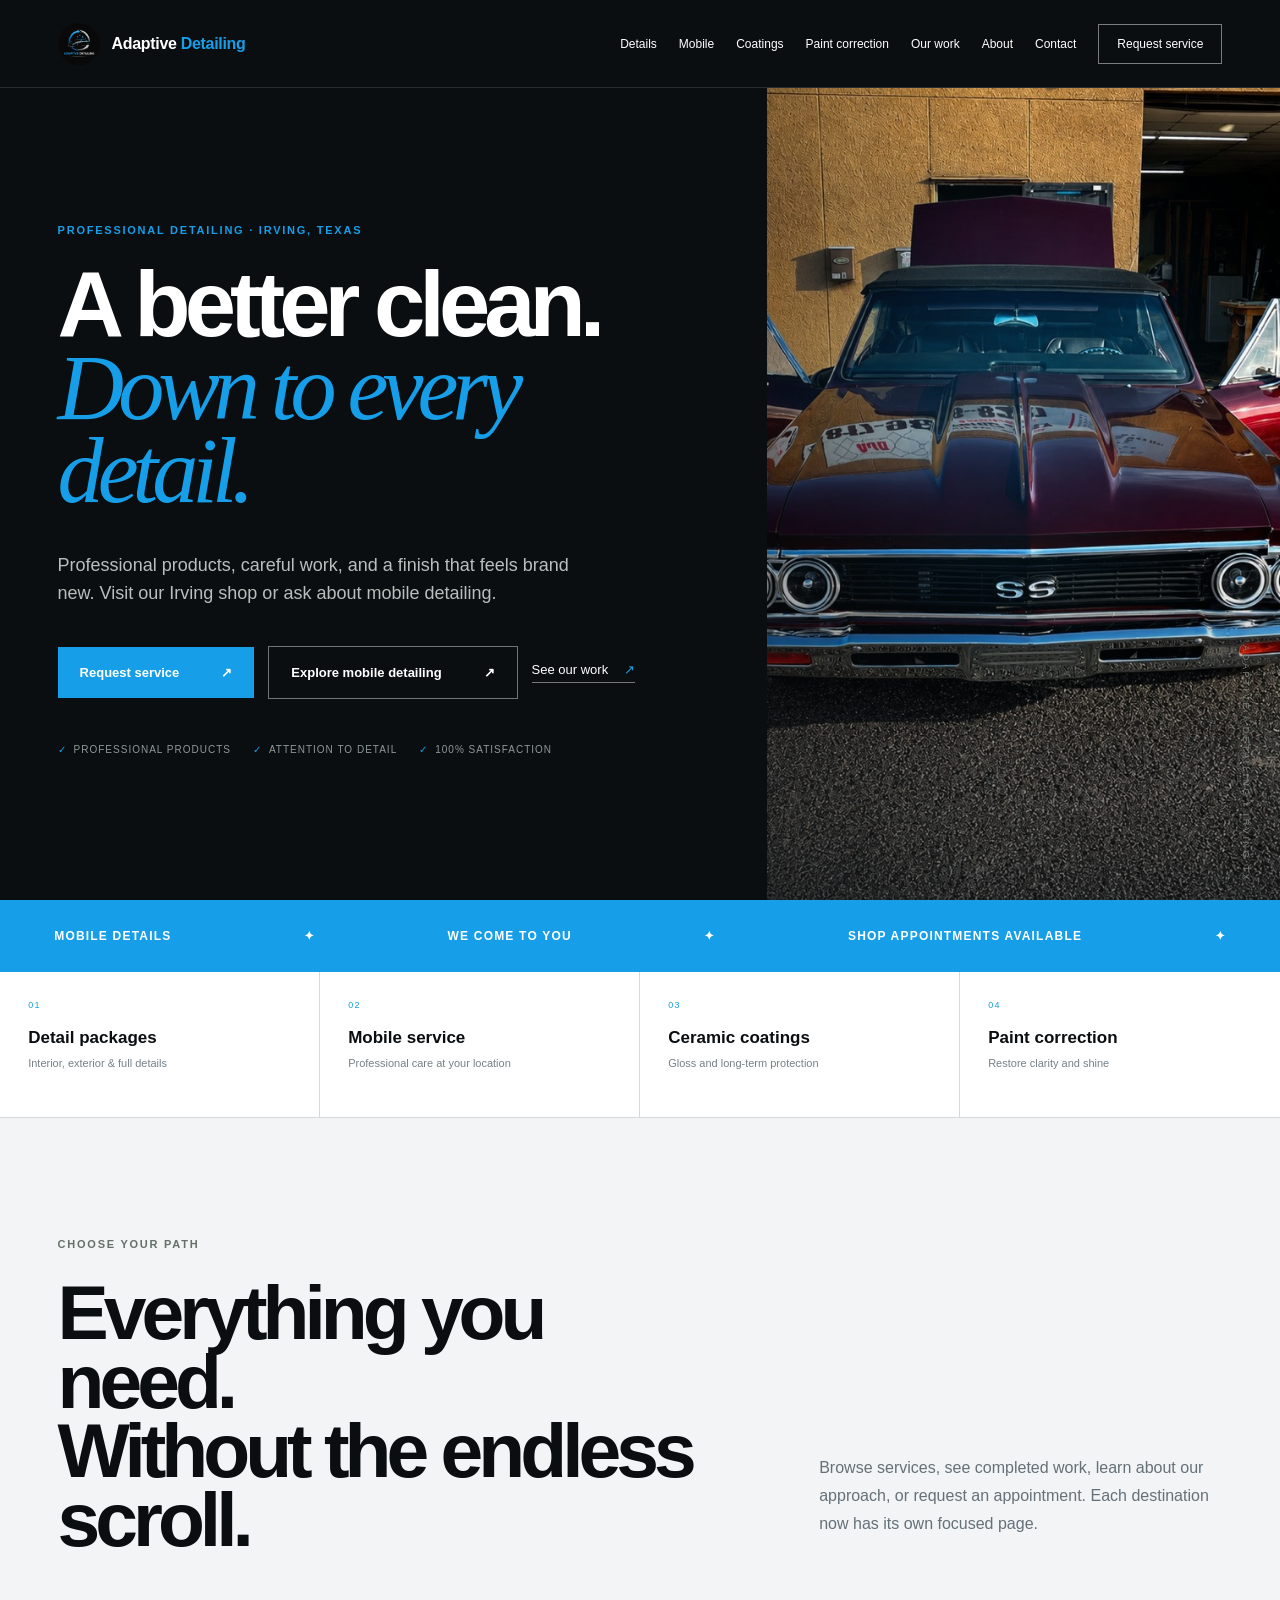
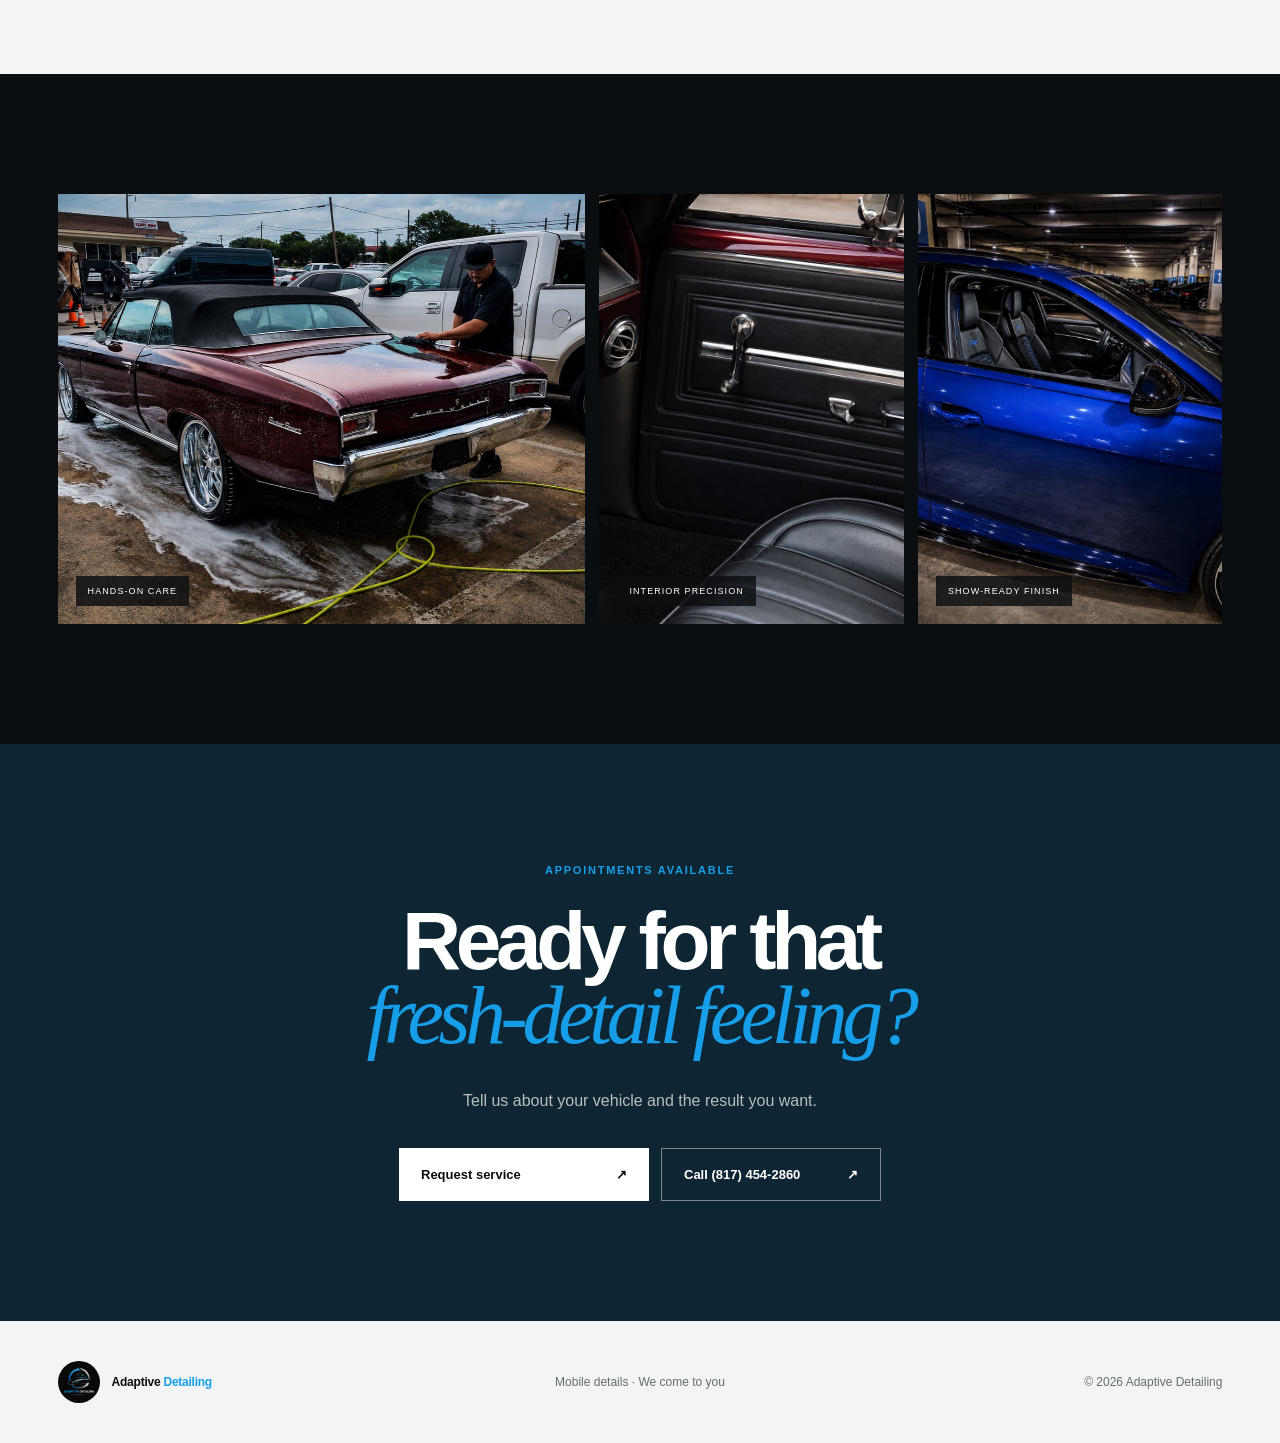
==== commit 85aa3ebe: "Update contact phone number" ====
--- a/index.html
+++ b/index.html
@@ -20,6 +20,6 @@
   <nav class="service-menu" aria-label="Explore our services"><a href="services.html"><small>01</small><strong>Detail packages</strong><span>Interior, exterior &amp; full details</span></a><a href="mobile.html"><small>02</small><strong>Mobile service</strong><span>Professional care at your location</span></a><a href="coatings.html"><small>03</small><strong>Ceramic coatings</strong><span>Gloss and long-term protection</span></a><a href="paint-correction.html"><small>04</small><strong>Paint correction</strong><span>Restore clarity and shine</span></a></nav>
   <section class="home-intro section"><div><p class="eyebrow dark">Choose your path</p><h2>Everything you need.<br>Without the endless scroll.</h2></div><p>Browse services, see completed work, learn about our approach, or request an appointment. Each destination now has its own focused page.</p></section>
   <section class="work-strip home-work" aria-label="Recent detailing work"><figure class="work-wide"><img src="5-Photo-5.jpg" alt="Adaptive Detailing hand washing a classic Chevrolet"><figcaption>Hands-on care</figcaption></figure><figure><img src="8-Photo-8.jpg" alt="Restored classic car interior"><figcaption>Interior precision</figcaption></figure><figure><img src="11-Photo-11.jpg" alt="Polished blue performance vehicle"><figcaption>Show-ready finish</figcaption></figure></section>
-  <section class="contact section"><p class="eyebrow">Appointments available</p><h2>Ready for that<br><em>fresh-detail feeling?</em></h2><p>Tell us about your vehicle and the result you want.</p><div class="contact-actions"><a class="button button-light" href="request-service.html">Request service <span>↗</span></a><a class="button button-outline" href="tel:8176778155">Call (817) 677-8155 <span>↗</span></a></div></section>
+  <section class="contact section"><p class="eyebrow">Appointments available</p><h2>Ready for that<br><em>fresh-detail feeling?</em></h2><p>Tell us about your vehicle and the result you want.</p><div class="contact-actions"><a class="button button-light" href="request-service.html">Request service <span>↗</span></a><a class="button button-outline" href="tel:8174542860">Call (817) 454-2860 <span>↗</span></a></div></section>
   <footer><a class="brand" href="index.html"><img src="adaptive-detailing-logo.jpg" alt=""><span>Adaptive <b>Detailing</b></span></a><p>Mobile details · We come to you</p><p>© 2026 Adaptive Detailing</p></footer>
 </main><script src="script.js"></script></body></html>
